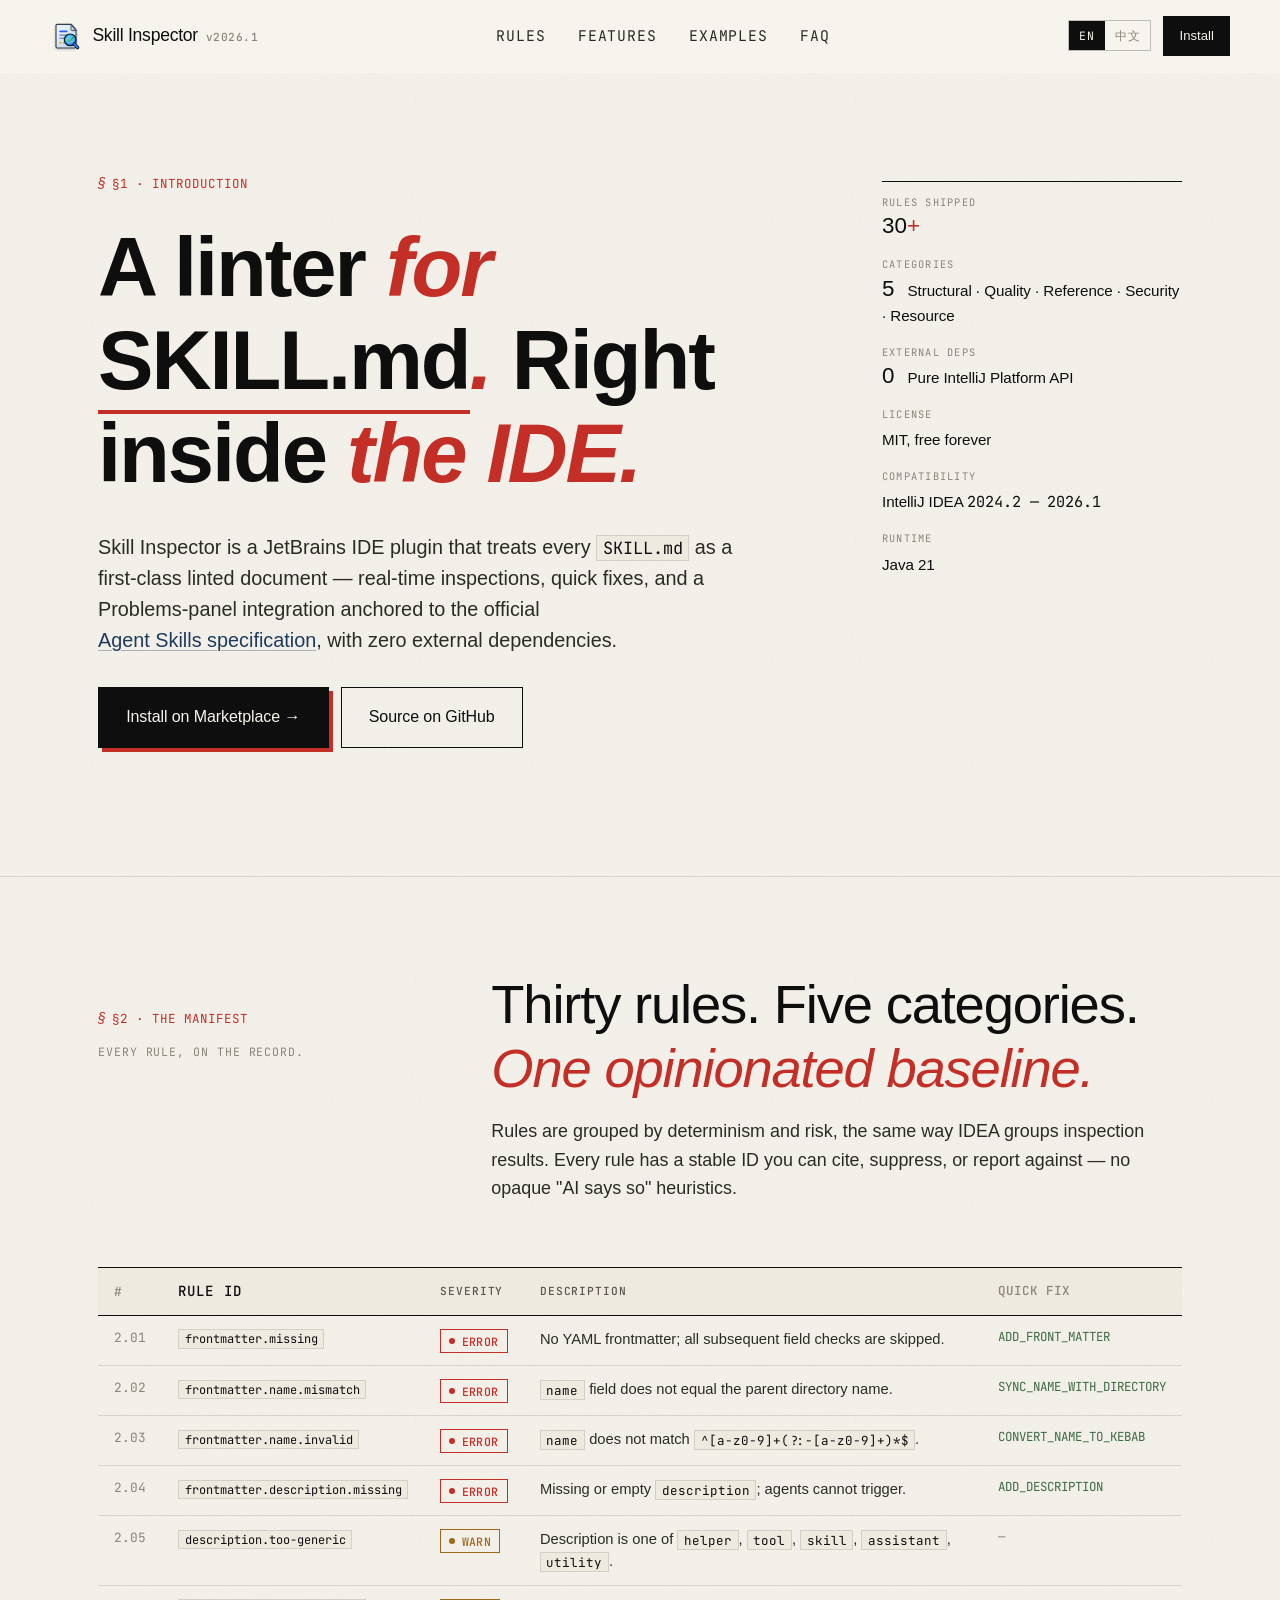
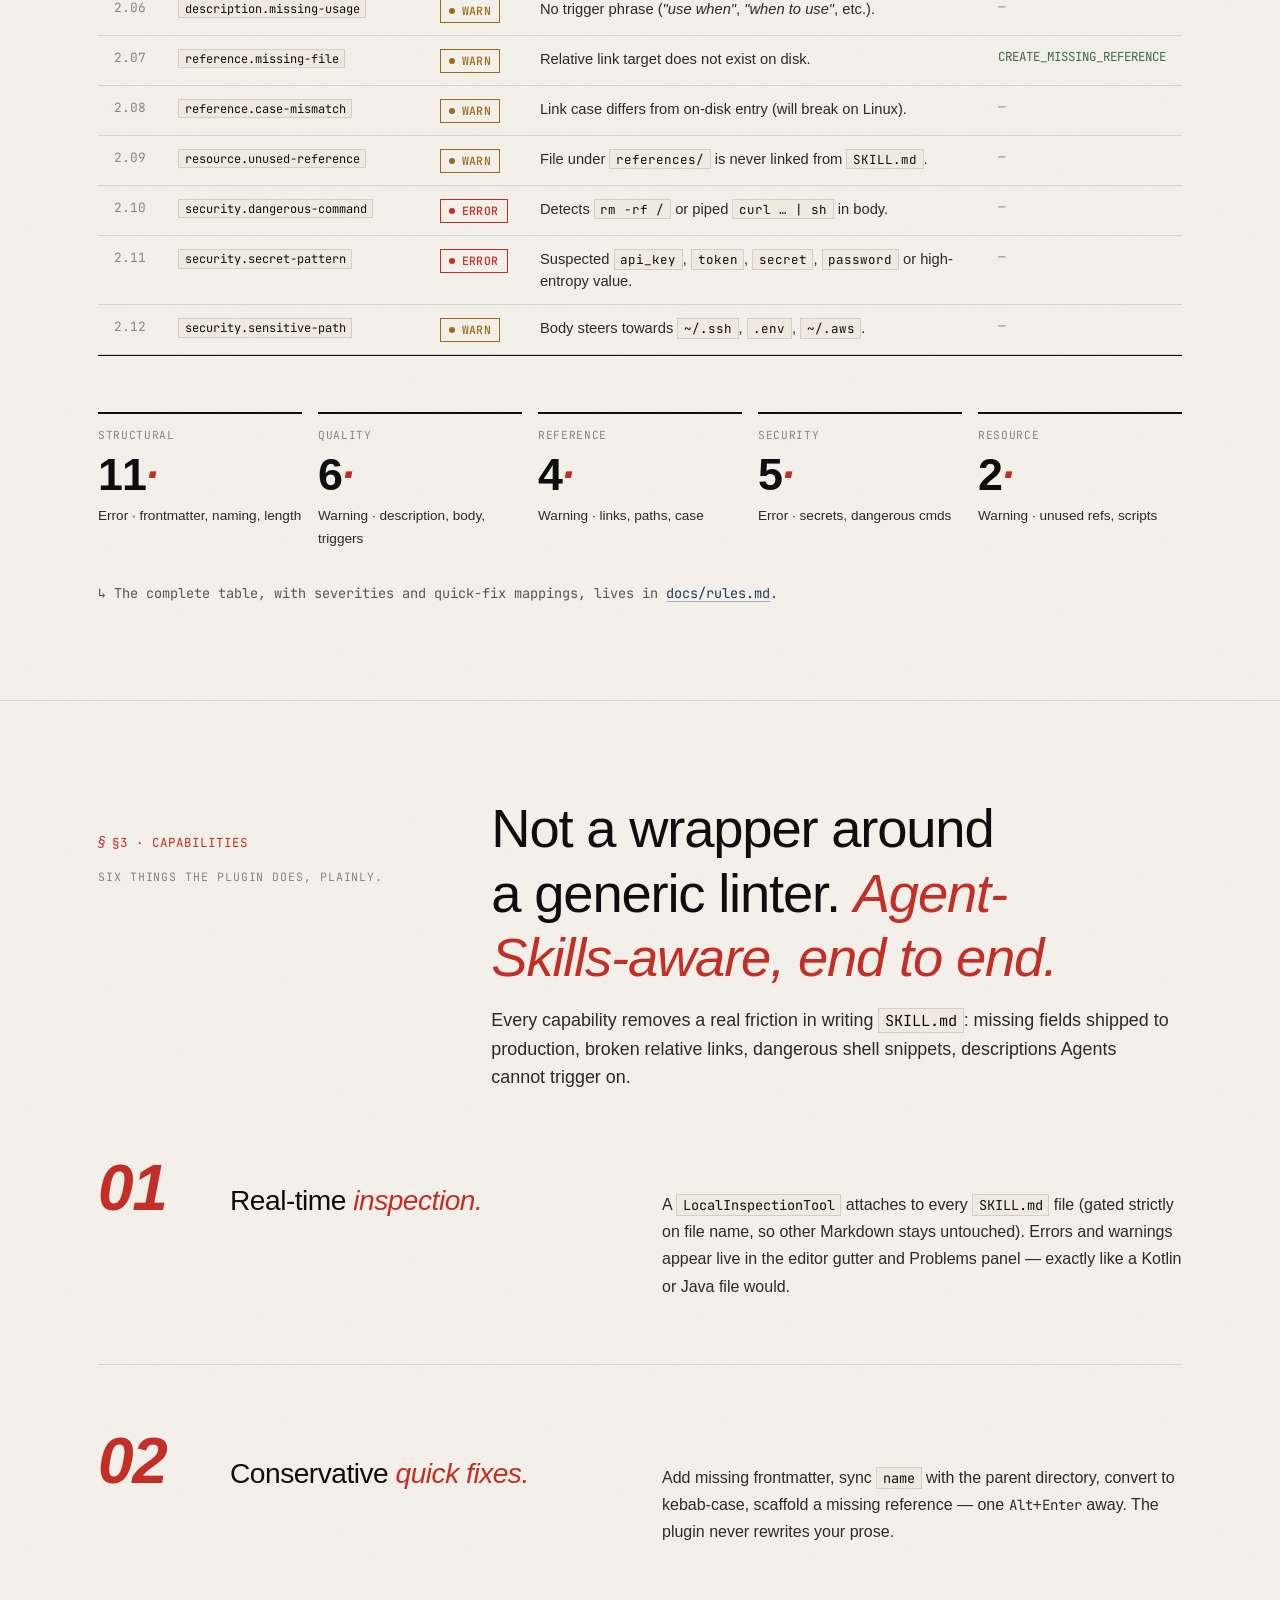
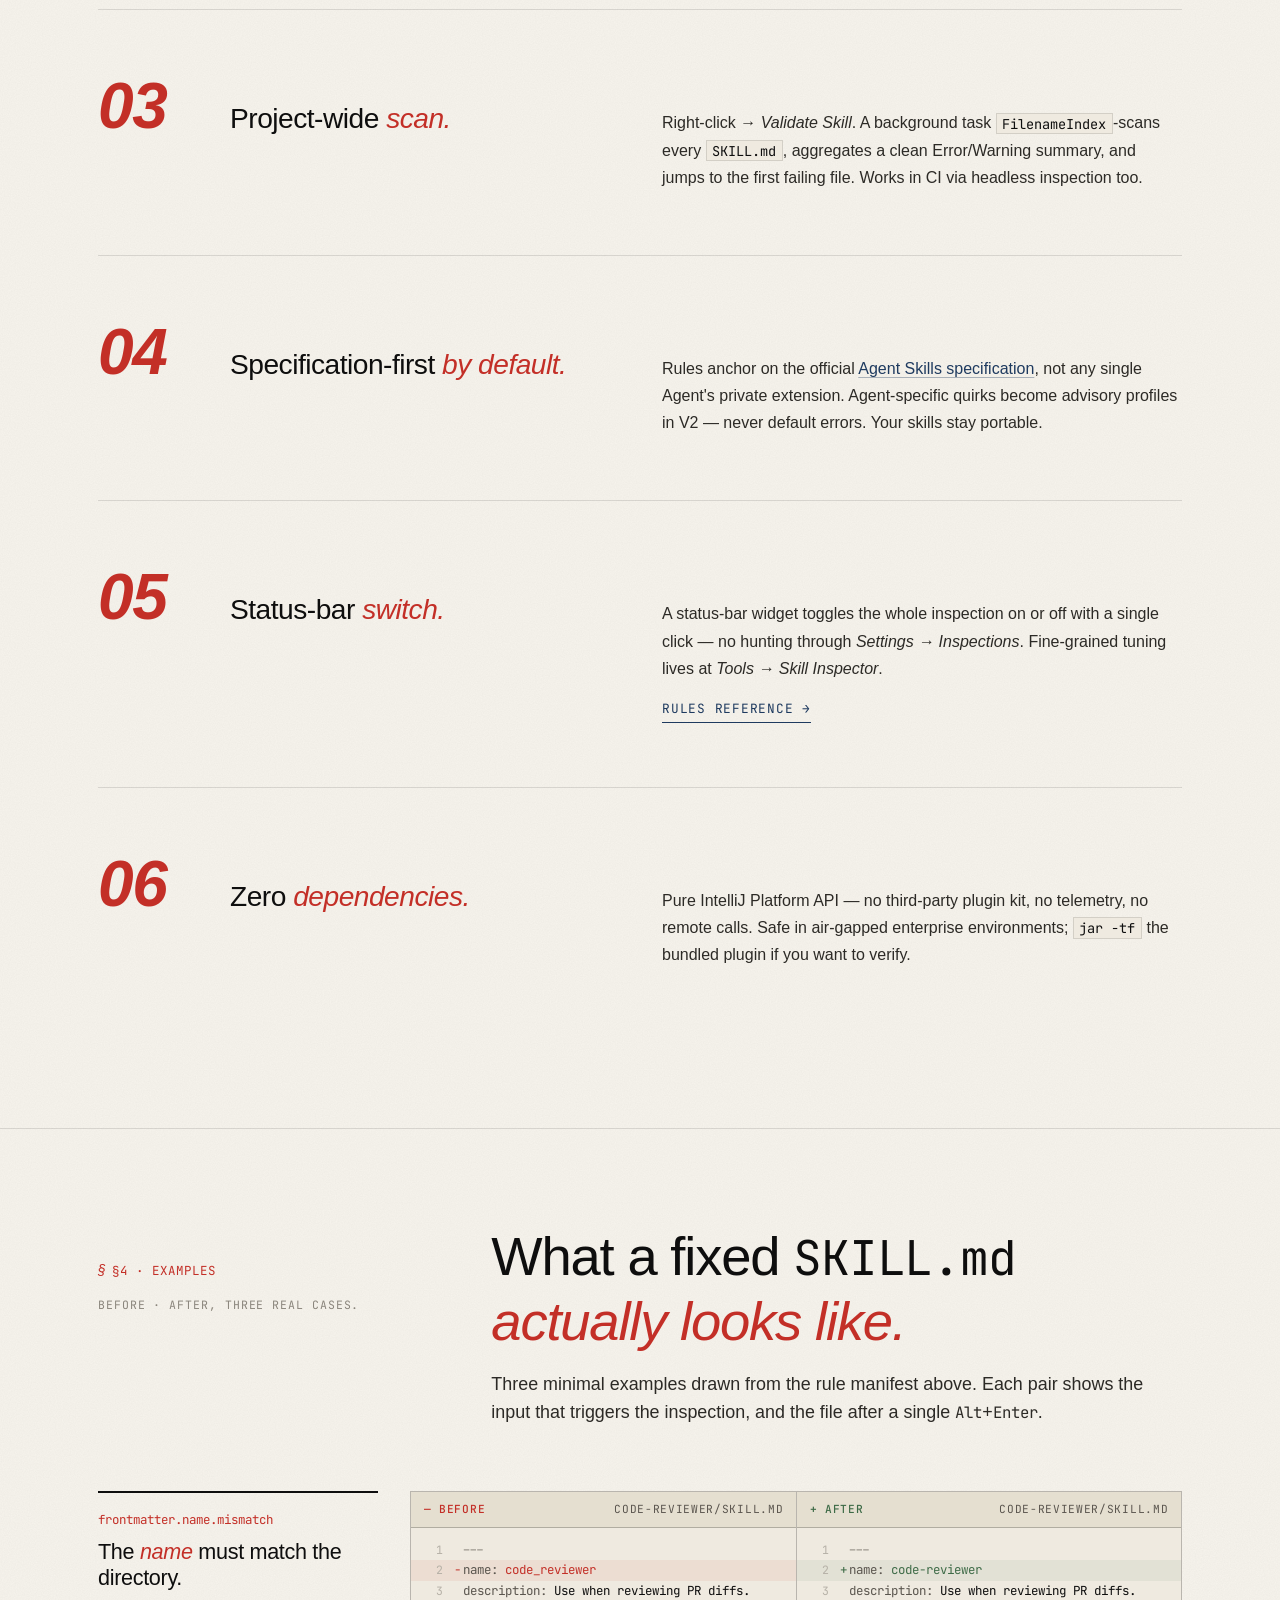
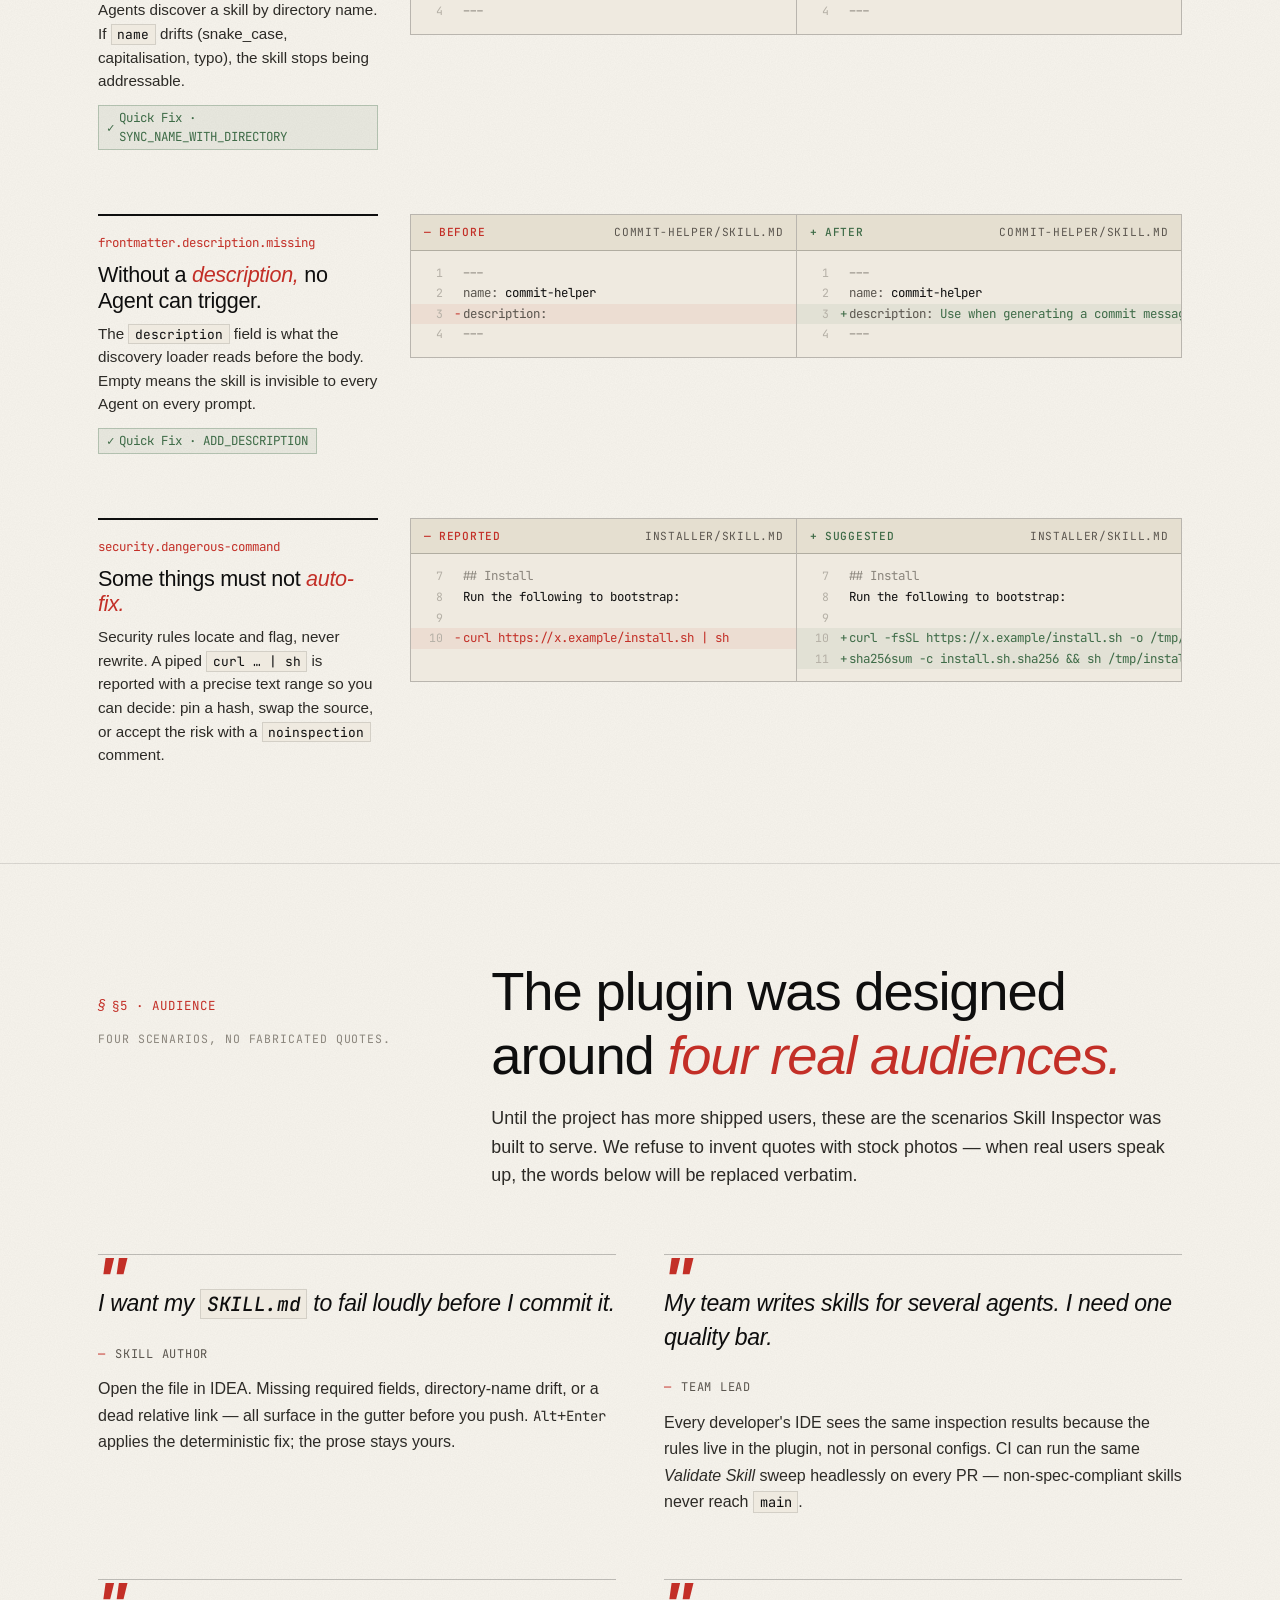
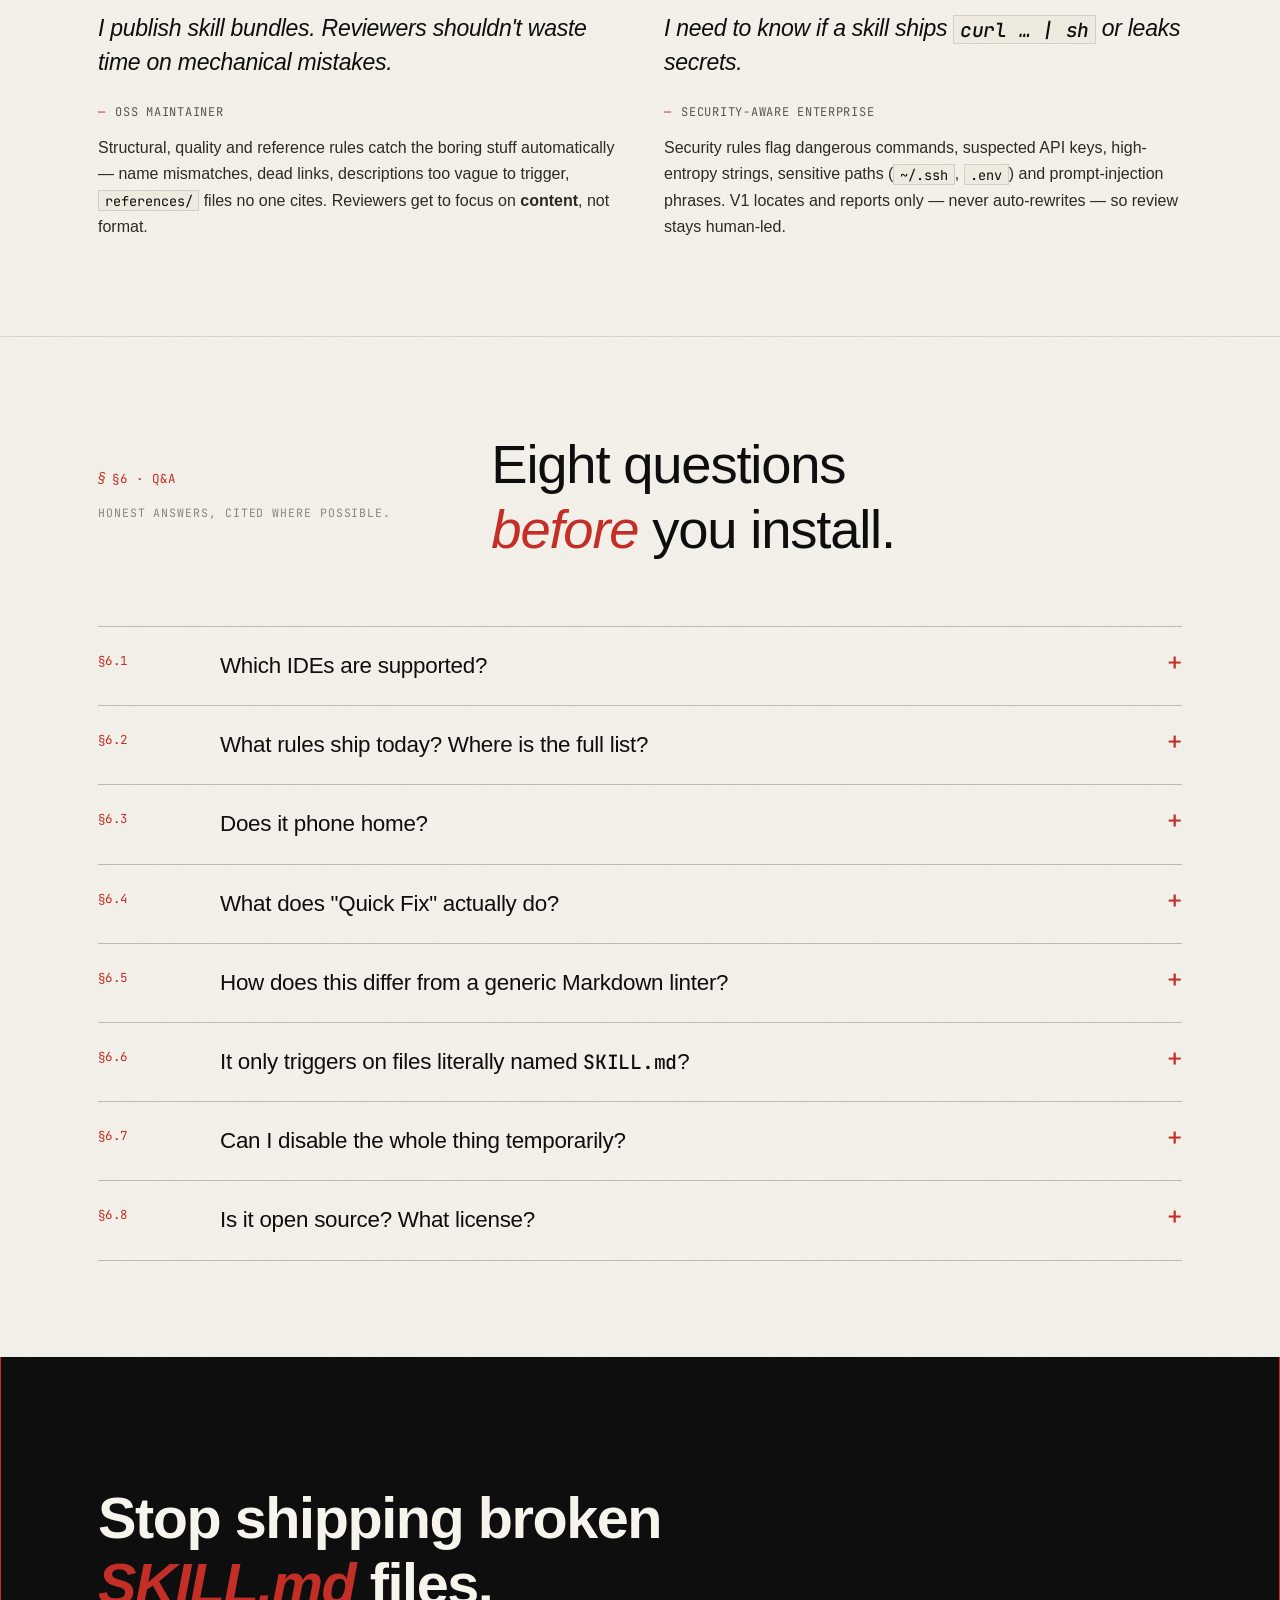
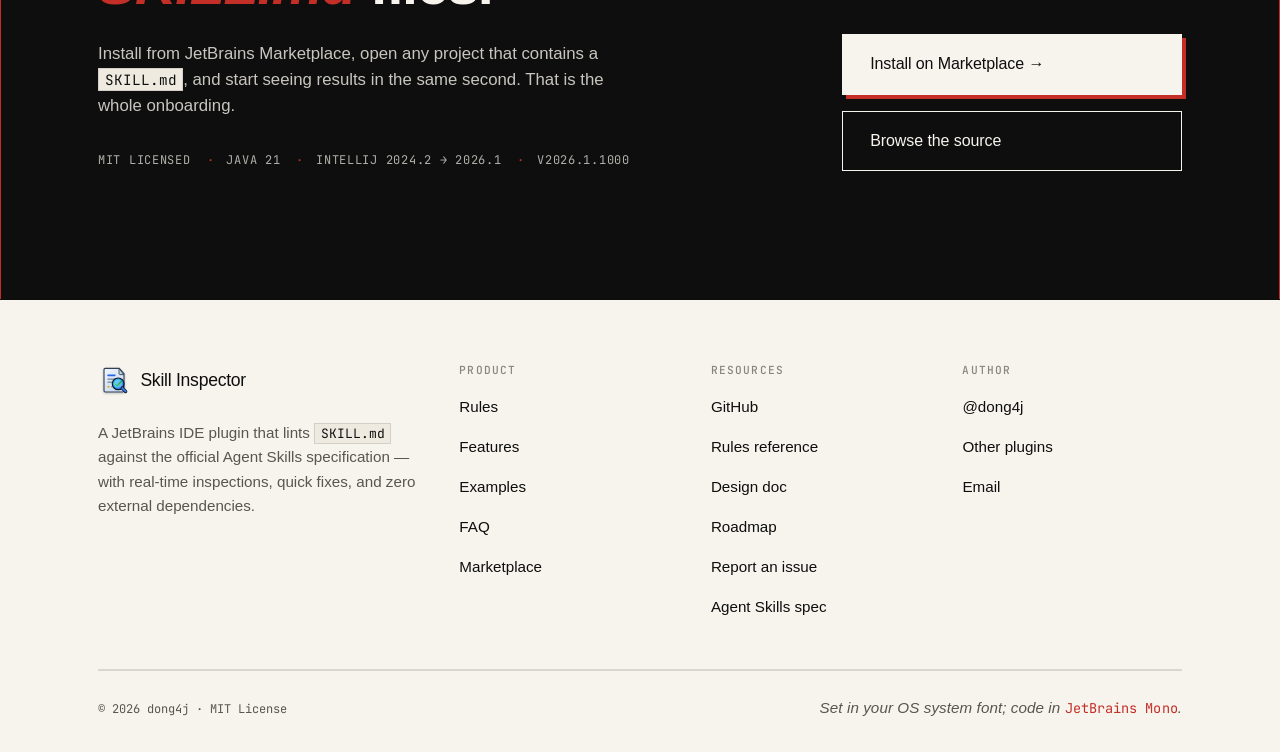
==== landing/index.html @ 13c076af "docs(landing): 新增对外 landing page 与一键部署脚本 landing/:   - 静态 HTML / vanilla CSS / 0 构建依赖, 双语 (EN + zh, " ====
<!doctype html>
<!--
  Skill Inspector — Landing Page (v2)
  ---------------------------------------------------------------------------
  生成依据: .claude/skills/landing-page-guide-v2/SKILL.md (DESIGNNAS 11 elements
  + 设计卓越原则). 工程形态: 静态 HTML / vanilla CSS / 0 构建依赖.

  Aesthetic direction (v2): Strict Editorial — "Specification Manual"
    - v1 走深色 Editorial-Tech 与姐妹站 SkillsJars Helper 视觉雷同, v2 彻底反方向
    - 暖白 oat 基底 + OS 系统字体 + 严苛红 + 章节编号制 (§1, §2, ...)
    - 取消 IDE mockup, 改用真实 SKILL.md before/after code diff —
      作为 Lint 工具, 这才是最有说服力的展示

  11 essential elements 落地清单:
    1. URL with keywords          -> 含 skill-inspector 关键词
    2. Company logo (header)      -> 真实插件 SVG + brand 名 + 版本
    3. SEO title & subtitle       -> §1 hero, 粗体 + italic 红色强调词
    4. Primary CTA (hero)         -> Install + GitHub 双 CTA (黑底+红色印刷投影)
    5. Social proof (hero)        -> 右侧 marginalia 数据栏 + §2 表格末尾 tally
    6. Images / videos            -> §4 code diff gallery (3 个 before/after)
    7. Core benefits / features   -> §3 编号大数字 + 段落
    8. Customer testimonials      -> §5 blockquote 风 4 类受众 (拒绝造假)
    9. FAQ section                -> §6 spec 风, §6.1 / §6.2 编号
    10. Final CTA                 -> §7 黑底横幅 + 红色裁切线
    11. Footer                    -> Colophon 风脚注 (字体说明 + 协议)
-->
<html lang="en">
  <head>
    <meta charset="utf-8">
    <meta name="viewport" content="width=device-width, initial-scale=1, viewport-fit=cover">
    <meta name="theme-color" content="#F7F4ED">

    <title>Skill Inspector — A linter for SKILL.md, inside JetBrains IDE | dong4j</title>
    <meta
      name="description"
      content="A JetBrains IDE plugin that lints SKILL.md against the official Agent Skills specification. Real-time inspections, quick fixes, 30+ rules across structural, quality, reference, security and resource categories — with zero external dependencies."
    >
    <meta
      name="keywords"
      content="Skill Inspector, Agent Skills, SKILL.md, JetBrains plugin, IntelliJ IDEA plugin, markdown linter, frontmatter validation, agent skills specification"
    >
    <meta name="author" content="dong4j">

    <meta property="og:type" content="website">
    <meta property="og:title" content="Skill Inspector — A linter for SKILL.md">
    <meta
      property="og:description"
      content="Real-time inspection for Agent Skills (SKILL.md) inside JetBrains IDE — built on the official specification, with 30+ rules and quick fixes."
    >
    <meta property="og:image" content="./assets/plugin-icon.svg">

    <meta name="twitter:card" content="summary_large_image">
    <meta name="twitter:title" content="Skill Inspector — A linter for SKILL.md">
    <meta name="twitter:description" content="Real-time Agent Skills inspection inside your JetBrains IDE.">
    <meta name="twitter:image" content="./assets/plugin-icon.svg">

    <link rel="alternate" hreflang="en" href="./">
    <link rel="alternate" hreflang="zh-Hans" href="./zh/">

    <link rel="icon" type="image/svg+xml" href="./assets/plugin-icon.svg">
    <link rel="apple-touch-icon" href="./assets/plugin-icon.svg">

    <!-- 字体策略:
         - display / body 一律使用 OS system font stack (在 styles.css 里定义),
           不引入任何 web font, 每个用户看到的就是自己系统熟悉的字体.
         - code 字体使用 JetBrains 自家的 JetBrains Mono (对 JetBrains 插件
           目标读者来说是熟悉的"品牌字体"), 通过 Google Fonts 加载, fallback
           到系统等宽字体. -->
    <link rel="preconnect" href="https://fonts.googleapis.com">
    <link rel="preconnect" href="https://fonts.gstatic.com" crossorigin>
    <link
      href="https://fonts.googleapis.com/css2?family=JetBrains+Mono:wght@400;500&display=swap"
      rel="stylesheet"
    >

    <link rel="stylesheet" href="./assets/styles.css">
  </head>

  <body>
    <!-- ================================================================
         Element 2: Header (sticky, minimal)
         ================================================================ -->
    <header class="site-header" data-scrolled="false">
      <div class="container nav">
        <a href="#top" class="brand" aria-label="Skill Inspector home">
          <span class="brand-mark" aria-hidden="true">
            <img src="./assets/plugin-icon.svg" alt="">
          </span>
          <span class="brand-name">
            <span>Skill Inspector</span>
            <span class="brand-version">v2026.1</span>
          </span>
        </a>

        <nav aria-label="Primary">
          <ul class="nav-links">
            <li><a href="#rules">Rules</a></li>
            <li><a href="#features">Features</a></li>
            <li><a href="#diffs">Examples</a></li>
            <li><a href="#faq">FAQ</a></li>
          </ul>
        </nav>

        <div class="nav-actions">
          <div class="lang-switch" role="group" aria-label="Language">
            <a href="./" aria-current="true">EN</a>
            <a href="./zh/">中文</a>
          </div>
          <a
            class="nav-cta"
            href="https://plugins.jetbrains.com/plugin/31938"
            target="_blank"
            rel="noopener"
          >
            Install
          </a>
        </div>
      </div>
    </header>

    <main id="top">
      <!-- ================================================================
           §1 Hero — Editorial 大标 + marginalia 右栏
           Element 3 (title) + 4 (CTA) + 5 (social proof in marginalia)
           ================================================================ -->
      <section class="hero">
        <div class="container hero-grid">
          <div>
            <div class="hero-eyebrow">
              <span class="section-num">§1 · Introduction</span>
            </div>

            <h1 class="hero-title">
              A linter
              <em>for <span class="underdash">SKILL.md</span>.</em>
              Right inside
              <em>the IDE.</em>
            </h1>

            <p class="hero-lead">
              Skill Inspector is a JetBrains IDE plugin that treats every
              <code>SKILL.md</code> as a first-class linted document —
              real-time inspections, quick fixes, and a Problems-panel
              integration anchored to the official
              <a href="https://agentskills.io/specification" target="_blank" rel="noopener">Agent&nbsp;Skills&nbsp;specification</a>,
              with zero external dependencies.
            </p>

            <div class="hero-cta">
              <a
                class="btn btn-primary btn-lg"
                href="https://plugins.jetbrains.com/plugin/31938"
                target="_blank"
                rel="noopener"
              >
                Install on Marketplace →
              </a>
              <a
                class="btn btn-ghost btn-lg"
                href="https://github.com/dong4j/skill-inspector"
                target="_blank"
                rel="noopener"
              >
                Source on GitHub
              </a>
            </div>
          </div>

          <!-- Marginalia 右栏: 杂志页眉式元数据栏, 同时承担 social proof -->
          <aside aria-label="Plugin metadata">
            <dl class="marginalia">
              <div>
                <dt>Rules shipped</dt>
                <dd><strong>30<span class="em">+</span></strong></dd>
              </div>
              <div>
                <dt>Categories</dt>
                <dd><strong>5</strong> Structural · Quality · Reference · Security · Resource</dd>
              </div>
              <div>
                <dt>External deps</dt>
                <dd><strong>0</strong> Pure IntelliJ Platform API</dd>
              </div>
              <div>
                <dt>License</dt>
                <dd>MIT, free forever</dd>
              </div>
              <div>
                <dt>Compatibility</dt>
                <dd>IntelliJ IDEA <span class="mono">2024.2 — 2026.1</span></dd>
              </div>
              <div>
                <dt>Runtime</dt>
                <dd>Java 21</dd>
              </div>
            </dl>
          </aside>
        </div>
      </section>

      <!-- ================================================================
           §2 Rules Manifest — 真实表格 (Lint 工具最有说服力的展示)
           Element 7 (features) 的一部分: 把规则集摊在台面上, 像 spec 一样
           ================================================================ -->
      <section id="rules">
        <div class="container">
          <header class="section-head reveal">
            <div class="meta">
              <div class="section-num">§2 · The Manifest</div>
              <div class="meta-line">Every rule, on the record.</div>
            </div>
            <div>
              <h2 class="section-title">
                Thirty rules. Five categories. <em>One opinionated baseline.</em>
              </h2>
              <p class="section-lead">
                Rules are grouped by determinism and risk, the same way IDEA
                groups inspection results. Every rule has a stable ID you can
                cite, suppress, or report against — no opaque "AI says so"
                heuristics.
              </p>
            </div>
          </header>

          <div class="rules-table-wrap reveal">
            <table class="rules-table" aria-label="Selected inspection rules">
              <thead>
                <tr>
                  <th class="col-num">#</th>
                  <th class="col-id">Rule ID</th>
                  <th>Severity</th>
                  <th>Description</th>
                  <th class="col-fix">Quick Fix</th>
                </tr>
              </thead>
              <tbody>
                <tr>
                  <td class="col-num">2.01</td>
                  <td class="col-id"><code>frontmatter.missing</code></td>
                  <td><span class="sev sev-error">Error</span></td>
                  <td class="col-desc">No YAML frontmatter; all subsequent field checks are skipped.</td>
                  <td class="col-fix has-fix">ADD_FRONT_MATTER</td>
                </tr>
                <tr>
                  <td class="col-num">2.02</td>
                  <td class="col-id"><code>frontmatter.name.mismatch</code></td>
                  <td><span class="sev sev-error">Error</span></td>
                  <td class="col-desc"><code>name</code> field does not equal the parent directory name.</td>
                  <td class="col-fix has-fix">SYNC_NAME_WITH_DIRECTORY</td>
                </tr>
                <tr>
                  <td class="col-num">2.03</td>
                  <td class="col-id"><code>frontmatter.name.invalid</code></td>
                  <td><span class="sev sev-error">Error</span></td>
                  <td class="col-desc"><code>name</code> does not match <code>^[a-z0-9]+(?:-[a-z0-9]+)*$</code>.</td>
                  <td class="col-fix has-fix">CONVERT_NAME_TO_KEBAB</td>
                </tr>
                <tr>
                  <td class="col-num">2.04</td>
                  <td class="col-id"><code>frontmatter.description.missing</code></td>
                  <td><span class="sev sev-error">Error</span></td>
                  <td class="col-desc">Missing or empty <code>description</code>; agents cannot trigger.</td>
                  <td class="col-fix has-fix">ADD_DESCRIPTION</td>
                </tr>
                <tr>
                  <td class="col-num">2.05</td>
                  <td class="col-id"><code>description.too-generic</code></td>
                  <td><span class="sev sev-warning">Warn</span></td>
                  <td class="col-desc">Description is one of <code>helper</code>, <code>tool</code>, <code>skill</code>, <code>assistant</code>, <code>utility</code>.</td>
                  <td class="col-fix">—</td>
                </tr>
                <tr>
                  <td class="col-num">2.06</td>
                  <td class="col-id"><code>description.missing-usage</code></td>
                  <td><span class="sev sev-warning">Warn</span></td>
                  <td class="col-desc">No trigger phrase (<em>"use when"</em>, <em>"when to use"</em>, etc.).</td>
                  <td class="col-fix">—</td>
                </tr>
                <tr>
                  <td class="col-num">2.07</td>
                  <td class="col-id"><code>reference.missing-file</code></td>
                  <td><span class="sev sev-warning">Warn</span></td>
                  <td class="col-desc">Relative link target does not exist on disk.</td>
                  <td class="col-fix has-fix">CREATE_MISSING_REFERENCE</td>
                </tr>
                <tr>
                  <td class="col-num">2.08</td>
                  <td class="col-id"><code>reference.case-mismatch</code></td>
                  <td><span class="sev sev-warning">Warn</span></td>
                  <td class="col-desc">Link case differs from on-disk entry (will break on Linux).</td>
                  <td class="col-fix">—</td>
                </tr>
                <tr>
                  <td class="col-num">2.09</td>
                  <td class="col-id"><code>resource.unused-reference</code></td>
                  <td><span class="sev sev-warning">Warn</span></td>
                  <td class="col-desc">File under <code>references/</code> is never linked from <code>SKILL.md</code>.</td>
                  <td class="col-fix">—</td>
                </tr>
                <tr>
                  <td class="col-num">2.10</td>
                  <td class="col-id"><code>security.dangerous-command</code></td>
                  <td><span class="sev sev-error">Error</span></td>
                  <td class="col-desc">Detects <code>rm -rf /</code> or piped <code>curl … | sh</code> in body.</td>
                  <td class="col-fix">—</td>
                </tr>
                <tr>
                  <td class="col-num">2.11</td>
                  <td class="col-id"><code>security.secret-pattern</code></td>
                  <td><span class="sev sev-error">Error</span></td>
                  <td class="col-desc">Suspected <code>api_key</code>, <code>token</code>, <code>secret</code>, <code>password</code> or high-entropy value.</td>
                  <td class="col-fix">—</td>
                </tr>
                <tr>
                  <td class="col-num">2.12</td>
                  <td class="col-id"><code>security.sensitive-path</code></td>
                  <td><span class="sev sev-warning">Warn</span></td>
                  <td class="col-desc">Body steers towards <code>~/.ssh</code>, <code>.env</code>, <code>~/.aws</code>.</td>
                  <td class="col-fix">—</td>
                </tr>
              </tbody>
            </table>
          </div>

          <!-- 5 类规则统计 tally — 表格底部, 像 spec 的 "Total" 行 -->
          <div class="rules-tally reveal-stagger">
            <div class="tally-item">
              <div class="tally-cat">Structural</div>
              <div class="tally-num">11<em>·</em></div>
              <div class="tally-label">Error · frontmatter, naming, length</div>
            </div>
            <div class="tally-item">
              <div class="tally-cat">Quality</div>
              <div class="tally-num">6<em>·</em></div>
              <div class="tally-label">Warning · description, body, triggers</div>
            </div>
            <div class="tally-item">
              <div class="tally-cat">Reference</div>
              <div class="tally-num">4<em>·</em></div>
              <div class="tally-label">Warning · links, paths, case</div>
            </div>
            <div class="tally-item">
              <div class="tally-cat">Security</div>
              <div class="tally-num">5<em>·</em></div>
              <div class="tally-label">Error · secrets, dangerous cmds</div>
            </div>
            <div class="tally-item">
              <div class="tally-cat">Resource</div>
              <div class="tally-num">2<em>·</em></div>
              <div class="tally-label">Warning · unused refs, scripts</div>
            </div>
          </div>

          <p class="rules-cta reveal">
            ↳ The complete table, with severities and quick-fix mappings, lives in
            <a href="https://github.com/dong4j/skill-inspector/blob/main/docs/rules.md" target="_blank" rel="noopener">docs/rules.md</a>.
          </p>
        </div>
      </section>

      <!-- ================================================================
           §3 Features — 编号大数字 + 段落 (替代 bento 卡片网格)
           Element 7 的另一面: 不是规则集而是 "为什么用它"
           ================================================================ -->
      <section id="features">
        <div class="container">
          <header class="section-head reveal">
            <div class="meta">
              <div class="section-num">§3 · Capabilities</div>
              <div class="meta-line">Six things the plugin does, plainly.</div>
            </div>
            <div>
              <h2 class="section-title">
                Not a wrapper around a generic linter. <em>Agent-Skills-aware, end to end.</em>
              </h2>
              <p class="section-lead">
                Every capability removes a real friction in writing
                <code>SKILL.md</code>: missing fields shipped to production,
                broken relative links, dangerous shell snippets, descriptions
                Agents cannot trigger on.
              </p>
            </div>
          </header>

          <div class="features-list reveal-stagger">
            <article class="feature">
              <div class="feature-num">01</div>
              <h3 class="feature-title">Real-time <em>inspection.</em></h3>
              <div class="feature-body">
                <p>
                  A <code>LocalInspectionTool</code> attaches to every
                  <code>SKILL.md</code> file (gated strictly on file name, so other
                  Markdown stays untouched). Errors and warnings appear live in the
                  editor gutter and Problems panel — exactly like a Kotlin or Java
                  file would.
                </p>
              </div>
            </article>

            <article class="feature">
              <div class="feature-num">02</div>
              <h3 class="feature-title">Conservative <em>quick fixes.</em></h3>
              <div class="feature-body">
                <p>
                  Add missing frontmatter, sync <code>name</code> with the parent
                  directory, convert to kebab-case, scaffold a missing reference —
                  one <kbd>Alt</kbd>+<kbd>Enter</kbd> away. The plugin never
                  rewrites your prose.
                </p>
              </div>
            </article>

            <article class="feature">
              <div class="feature-num">03</div>
              <h3 class="feature-title">Project-wide <em>scan.</em></h3>
              <div class="feature-body">
                <p>
                  Right-click → <em>Validate&nbsp;Skill</em>. A background task
                  <code>FilenameIndex</code>-scans every <code>SKILL.md</code>,
                  aggregates a clean Error/Warning summary, and jumps to the first
                  failing file. Works in CI via headless inspection too.
                </p>
              </div>
            </article>

            <article class="feature">
              <div class="feature-num">04</div>
              <h3 class="feature-title">Specification-first <em>by default.</em></h3>
              <div class="feature-body">
                <p>
                  Rules anchor on the official
                  <a href="https://agentskills.io/specification" target="_blank" rel="noopener">Agent&nbsp;Skills&nbsp;specification</a>,
                  not any single Agent's private extension. Agent-specific quirks
                  become advisory profiles in V2 — never default errors. Your
                  skills stay portable.
                </p>
              </div>
            </article>

            <article class="feature">
              <div class="feature-num">05</div>
              <h3 class="feature-title">Status-bar <em>switch.</em></h3>
              <div class="feature-body">
                <p>
                  A status-bar widget toggles the whole inspection on or off with a
                  single click — no hunting through <em>Settings → Inspections</em>.
                  Fine-grained tuning lives at <em>Tools → Skill Inspector</em>.
                </p>
                <a class="read-more" href="https://github.com/dong4j/skill-inspector/blob/main/docs/rules.md" target="_blank" rel="noopener">
                  Rules reference →
                </a>
              </div>
            </article>

            <article class="feature">
              <div class="feature-num">06</div>
              <h3 class="feature-title">Zero <em>dependencies.</em></h3>
              <div class="feature-body">
                <p>
                  Pure IntelliJ Platform API — no third-party plugin kit, no
                  telemetry, no remote calls. Safe in air-gapped enterprise
                  environments; <code>jar -tf</code> the bundled plugin if you want
                  to verify.
                </p>
              </div>
            </article>
          </div>
        </div>
      </section>

      <!-- ================================================================
           §4 Code Diff Gallery — 真实 before/after, 取代 IDE 截图 mockup
           Element 6 (media) 的重新解读: 对 Lint 工具来说, 修复前后对比
           是最有说服力的视觉证明
           ================================================================ -->
      <section id="diffs">
        <div class="container">
          <header class="section-head reveal">
            <div class="meta">
              <div class="section-num">§4 · Examples</div>
              <div class="meta-line">Before · after, three real cases.</div>
            </div>
            <div>
              <h2 class="section-title">
                What a fixed <code class="mono">SKILL.md</code> <em>actually looks like.</em>
              </h2>
              <p class="section-lead">
                Three minimal examples drawn from the rule manifest above. Each
                pair shows the input that triggers the inspection, and the file
                after a single <kbd>Alt</kbd>+<kbd>Enter</kbd>.
              </p>
            </div>
          </header>

          <div class="diff-grid reveal-stagger">
            <!-- Diff 1: name mismatch + kebab fix -->
            <article class="diff-item">
              <div class="diff-caption">
                <div class="diff-rule">frontmatter.name.mismatch</div>
                <h3 class="diff-h">The <em>name</em> must match the directory.</h3>
                <p class="diff-cap-body">
                  Agents discover a skill by directory name. If <code>name</code>
                  drifts (snake_case, capitalisation, typo), the skill stops
                  being addressable.
                  <span class="fix">Quick Fix · SYNC_NAME_WITH_DIRECTORY</span>
                </p>
              </div>
              <div class="diff-blocks">
                <div class="diff-block before">
                  <div class="diff-block-head"><span class="tag">— Before</span><span>code-reviewer/SKILL.md</span></div>
                  <div class="diff-block-body">
                    <div class="diff-line"><span class="ln">1</span><span class="marker"></span><span class="code"><span class="c">---</span></span></div>
                    <div class="diff-line del"><span class="ln">2</span><span class="marker"></span><span class="code"><span class="k">name:</span> <span class="vr">code_reviewer</span></span></div>
                    <div class="diff-line"><span class="ln">3</span><span class="marker"></span><span class="code"><span class="k">description:</span> <span class="v">Use when reviewing PR diffs.</span></span></div>
                    <div class="diff-line"><span class="ln">4</span><span class="marker"></span><span class="code"><span class="c">---</span></span></div>
                  </div>
                </div>
                <div class="diff-block after">
                  <div class="diff-block-head"><span class="tag">+ After</span><span>code-reviewer/SKILL.md</span></div>
                  <div class="diff-block-body">
                    <div class="diff-line"><span class="ln">1</span><span class="marker"></span><span class="code"><span class="c">---</span></span></div>
                    <div class="diff-line add"><span class="ln">2</span><span class="marker"></span><span class="code"><span class="k">name:</span> <span class="vg">code-reviewer</span></span></div>
                    <div class="diff-line"><span class="ln">3</span><span class="marker"></span><span class="code"><span class="k">description:</span> <span class="v">Use when reviewing PR diffs.</span></span></div>
                    <div class="diff-line"><span class="ln">4</span><span class="marker"></span><span class="code"><span class="c">---</span></span></div>
                  </div>
                </div>
              </div>
            </article>

            <!-- Diff 2: missing description + ADD_DESCRIPTION -->
            <article class="diff-item">
              <div class="diff-caption">
                <div class="diff-rule">frontmatter.description.missing</div>
                <h3 class="diff-h">Without a <em>description,</em> no Agent can trigger.</h3>
                <p class="diff-cap-body">
                  The <code>description</code> field is what the discovery loader
                  reads before the body. Empty means the skill is invisible to
                  every Agent on every prompt.
                  <span class="fix">Quick Fix · ADD_DESCRIPTION</span>
                </p>
              </div>
              <div class="diff-blocks">
                <div class="diff-block before">
                  <div class="diff-block-head"><span class="tag">— Before</span><span>commit-helper/SKILL.md</span></div>
                  <div class="diff-block-body">
                    <div class="diff-line"><span class="ln">1</span><span class="marker"></span><span class="code"><span class="c">---</span></span></div>
                    <div class="diff-line"><span class="ln">2</span><span class="marker"></span><span class="code"><span class="k">name:</span> <span class="v">commit-helper</span></span></div>
                    <div class="diff-line del"><span class="ln">3</span><span class="marker"></span><span class="code"><span class="k">description:</span> <span class="vr"></span></span></div>
                    <div class="diff-line"><span class="ln">4</span><span class="marker"></span><span class="code"><span class="c">---</span></span></div>
                  </div>
                </div>
                <div class="diff-block after">
                  <div class="diff-block-head"><span class="tag">+ After</span><span>commit-helper/SKILL.md</span></div>
                  <div class="diff-block-body">
                    <div class="diff-line"><span class="ln">1</span><span class="marker"></span><span class="code"><span class="c">---</span></span></div>
                    <div class="diff-line"><span class="ln">2</span><span class="marker"></span><span class="code"><span class="k">name:</span> <span class="v">commit-helper</span></span></div>
                    <div class="diff-line add"><span class="ln">3</span><span class="marker"></span><span class="code"><span class="k">description:</span> <span class="vg">Use when generating a commit message from staged changes.</span></span></div>
                    <div class="diff-line"><span class="ln">4</span><span class="marker"></span><span class="code"><span class="c">---</span></span></div>
                  </div>
                </div>
              </div>
            </article>

            <!-- Diff 3: security.dangerous-command (no auto-fix, just flagged) -->
            <article class="diff-item">
              <div class="diff-caption">
                <div class="diff-rule">security.dangerous-command</div>
                <h3 class="diff-h">Some things must not <em>auto-fix.</em></h3>
                <p class="diff-cap-body">
                  Security rules locate and flag, never rewrite. A piped
                  <code>curl … | sh</code> is reported with a precise text range so
                  you can decide: pin a hash, swap the source, or accept the risk
                  with a <code>noinspection</code> comment.
                </p>
              </div>
              <div class="diff-blocks">
                <div class="diff-block before">
                  <div class="diff-block-head"><span class="tag">— Reported</span><span>installer/SKILL.md</span></div>
                  <div class="diff-block-body">
                    <div class="diff-line"><span class="ln">7</span><span class="marker"></span><span class="code"><span class="c">## Install</span></span></div>
                    <div class="diff-line"><span class="ln">8</span><span class="marker"></span><span class="code"><span class="v">Run the following to bootstrap:</span></span></div>
                    <div class="diff-line"><span class="ln">9</span><span class="marker"></span><span class="code">&nbsp;</span></div>
                    <div class="diff-line del"><span class="ln">10</span><span class="marker"></span><span class="code"><span class="vr">    curl https://x.example/install.sh | sh</span></span></div>
                  </div>
                </div>
                <div class="diff-block after">
                  <div class="diff-block-head"><span class="tag">+ Suggested</span><span>installer/SKILL.md</span></div>
                  <div class="diff-block-body">
                    <div class="diff-line"><span class="ln">7</span><span class="marker"></span><span class="code"><span class="c">## Install</span></span></div>
                    <div class="diff-line"><span class="ln">8</span><span class="marker"></span><span class="code"><span class="v">Run the following to bootstrap:</span></span></div>
                    <div class="diff-line"><span class="ln">9</span><span class="marker"></span><span class="code">&nbsp;</span></div>
                    <div class="diff-line add"><span class="ln">10</span><span class="marker"></span><span class="code"><span class="vg">    curl -fsSL https://x.example/install.sh -o /tmp/install.sh</span></span></div>
                    <div class="diff-line add"><span class="ln">11</span><span class="marker"></span><span class="code"><span class="vg">    sha256sum -c install.sh.sha256 &amp;&amp; sh /tmp/install.sh</span></span></div>
                  </div>
                </div>
              </div>
            </article>
          </div>
        </div>
      </section>

      <!-- ================================================================
           §5 Who it's for — blockquote 风, 不造假 testimonials
           Element 8: 用 editorial 引述代替假人名假头像
           ================================================================ -->
      <section id="personas">
        <div class="container">
          <header class="section-head reveal">
            <div class="meta">
              <div class="section-num">§5 · Audience</div>
              <div class="meta-line">Four scenarios, no fabricated quotes.</div>
            </div>
            <div>
              <h2 class="section-title">
                The plugin was designed around <em>four real audiences.</em>
              </h2>
              <p class="section-lead">
                Until the project has more shipped users, these are the scenarios
                Skill Inspector was built to serve. We refuse to invent quotes
                with stock photos — when real users speak up, the words below
                will be replaced verbatim.
              </p>
            </div>
          </header>

          <div class="personas reveal-stagger">
            <article class="persona">
              <p class="persona-quote">
                I want my <code>SKILL.md</code> to fail loudly <em>before</em> I commit it.
              </p>
              <div class="persona-cite">Skill author</div>
              <p class="persona-body">
                Open the file in IDEA. Missing required fields, directory-name
                drift, or a dead relative link — all surface in the gutter before
                you push. <kbd>Alt</kbd>+<kbd>Enter</kbd> applies the deterministic
                fix; the prose stays yours.
              </p>
            </article>

            <article class="persona">
              <p class="persona-quote">
                My team writes skills for several agents. I need <em>one quality bar.</em>
              </p>
              <div class="persona-cite">Team lead</div>
              <p class="persona-body">
                Every developer's IDE sees the same inspection results because
                the rules live in the plugin, not in personal configs. CI can run
                the same <em>Validate Skill</em> sweep headlessly on every PR —
                non-spec-compliant skills never reach <code>main</code>.
              </p>
            </article>

            <article class="persona">
              <p class="persona-quote">
                I publish skill bundles. Reviewers shouldn't waste time on <em>mechanical mistakes.</em>
              </p>
              <div class="persona-cite">OSS maintainer</div>
              <p class="persona-body">
                Structural, quality and reference rules catch the boring stuff
                automatically — name mismatches, dead links, descriptions too
                vague to trigger, <code>references/</code> files no one cites.
                Reviewers get to focus on <strong>content</strong>, not format.
              </p>
            </article>

            <article class="persona">
              <p class="persona-quote">
                I need to know if a skill ships <code>curl … | sh</code> or <em>leaks secrets.</em>
              </p>
              <div class="persona-cite">Security-aware enterprise</div>
              <p class="persona-body">
                Security rules flag dangerous commands, suspected API keys,
                high-entropy strings, sensitive paths (<code>~/.ssh</code>,
                <code>.env</code>) and prompt-injection phrases. V1 locates and
                reports only — never auto-rewrites — so review stays human-led.
              </p>
            </article>
          </div>
        </div>
      </section>

      <!-- ================================================================
           §6 FAQ — spec 风 §6.1 / §6.2 编号
           Element 9
           ================================================================ -->
      <section id="faq">
        <div class="container">
          <header class="section-head reveal">
            <div class="meta">
              <div class="section-num">§6 · Q&amp;A</div>
              <div class="meta-line">Honest answers, cited where possible.</div>
            </div>
            <div>
              <h2 class="section-title">
                Eight questions <em>before</em> you install.
              </h2>
            </div>
          </header>

          <div class="faq-list reveal-stagger">
            <article class="faq-item">
              <div class="faq-num">§6.1</div>
              <details class="faq-content">
                <summary>Which IDEs are supported?</summary>
                <div class="faq-body">
                  IntelliJ IDEA Community / Ultimate <strong>2024.2 → 2026.1</strong>
                  are the official baseline — the plugin declares
                  <code>sinceBuild = 242.2</code> and <code>untilBuild = 261.*</code>.
                  CI builds &amp; verifies against IC/IU 2024.2, 2024.3, 2025.1,
                  2025.2 and 2025.3; 2026.1 is covered by the declared
                  compatibility range. Other JetBrains IDEs on the same platform
                  (PyCharm, GoLand, WebStorm, …) usually work within that build
                  range, but only IDEA is tested by CI.
                </div>
              </details>
            </article>

            <article class="faq-item">
              <div class="faq-num">§6.2</div>
              <details class="faq-content">
                <summary>What rules ship today? Where is the full list?</summary>
                <div class="faq-body">
                  Five categories — <strong>Structural</strong> (11),
                  <strong>Quality</strong> (6), <strong>Reference</strong> (4),
                  <strong>Security</strong> (5) and <strong>Resource</strong> (2).
                  Each has a stable rule ID like <code>frontmatter.name.mismatch</code>
                  or <code>security.dangerous-command</code>. Full table in
                  <a href="https://github.com/dong4j/skill-inspector/blob/main/docs/rules.md" target="_blank" rel="noopener">docs/rules.md</a>.
                </div>
              </details>
            </article>

            <article class="faq-item">
              <div class="faq-num">§6.3</div>
              <details class="faq-content">
                <summary>Does it phone home?</summary>
                <div class="faq-body">
                  No telemetry, no analytics, no remote calls. The plugin reads
                  <code>SKILL.md</code> inside the open project and runs every
                  inspection locally. Safe for air-gapped environments.
                </div>
              </details>
            </article>

            <article class="faq-item">
              <div class="faq-num">§6.4</div>
              <details class="faq-content">
                <summary>What does "Quick Fix" actually do?</summary>
                <div class="faq-body">
                  Conservative, deterministic fixes only: <strong>add missing
                  frontmatter</strong>, <strong>add a <code>name</code> field</strong>,
                  <strong>sync <code>name</code> with the parent directory</strong>,
                  <strong>convert <code>name</code> to kebab-case</strong>,
                  <strong>add a <code>description</code> stub</strong>, and
                  <strong>create the empty referenced file (with parent
                  directories)</strong>. The plugin never rewrites your prose.
                </div>
              </details>
            </article>

            <article class="faq-item">
              <div class="faq-num">§6.5</div>
              <details class="faq-content">
                <summary>How does this differ from a generic Markdown linter?</summary>
                <div class="faq-body">
                  Skill Inspector is <em>Agent-Skills-aware</em>. It parses the
                  YAML frontmatter as a real <code>SkillFrontMatter</code> record,
                  knows that <code>name</code> must equal the parent directory,
                  validates relative links inside the skill directory (with
                  cross-OS case-mismatch detection), and scans for security
                  risks. A generic Markdown linter does none of that.
                </div>
              </details>
            </article>

            <article class="faq-item">
              <div class="faq-num">§6.6</div>
              <details class="faq-content">
                <summary>It only triggers on files literally named <code>SKILL.md</code>?</summary>
                <div class="faq-body">
                  Correct. The inspection's first gate is
                  <code>PsiFile.getName().equals("SKILL.md")</code>. That keeps
                  <code>readme.md</code>, <code>notes.md</code> and any other
                  Markdown file completely untouched, so the plugin is invisible
                  until you actually open a skill file.
                </div>
              </details>
            </article>

            <article class="faq-item">
              <div class="faq-num">§6.7</div>
              <details class="faq-content">
                <summary>Can I disable the whole thing temporarily?</summary>
                <div class="faq-body">
                  Yes — a status-bar widget toggles all inspections on or off with
                  a single click, no need to hunt through <em>Settings →
                  Inspections</em>. <em>Tools → Skill Inspector</em> is the
                  settings page for finer control.
                </div>
              </details>
            </article>

            <article class="faq-item">
              <div class="faq-num">§6.8</div>
              <details class="faq-content">
                <summary>Is it open source? What license?</summary>
                <div class="faq-body">
                  Yes — <strong>MIT</strong>, sources on
                  <a href="https://github.com/dong4j/skill-inspector" target="_blank" rel="noopener">GitHub</a>.
                  Issues, PRs and new rules are welcome — see
                  <a href="https://github.com/dong4j/skill-inspector/blob/main/AGENTS.md" target="_blank" rel="noopener">AGENTS.md</a>
                  for the contributor guide.
                </div>
              </details>
            </article>
          </div>
        </div>
      </section>
    </main>

    <!-- ================================================================
         §7 Final CTA — 黑底严肃横幅, 红色裁切线作为印刷感装饰
         Element 10
         ================================================================ -->
    <section class="final-cta" aria-label="Get the plugin">
      <div class="container final-cta-inner">
        <div>
          <h2 class="final-cta-title">
            Stop shipping broken <em>SKILL.md</em> files.
          </h2>
          <p class="final-cta-sub">
            Install from JetBrains Marketplace, open any project that contains
            a <code class="mono">SKILL.md</code>, and start seeing results in
            the same second. That is the whole onboarding.
          </p>
          <div class="final-cta-meta">
            <span>MIT licensed</span>
            <span>Java 21</span>
            <span>IntelliJ 2024.2 → 2026.1</span>
            <span>v2026.1.1000</span>
          </div>
        </div>
        <div class="final-cta-side">
          <a
            class="btn btn-primary btn-lg"
            href="https://plugins.jetbrains.com/plugin/31938"
            target="_blank"
            rel="noopener"
          >
            Install on Marketplace →
          </a>
          <a
            class="btn btn-ghost btn-lg"
            href="https://github.com/dong4j/skill-inspector"
            target="_blank"
            rel="noopener"
          >
            Browse the source
          </a>
        </div>
      </div>
    </section>

    <!-- ================================================================
         Element 11: Footer (Colophon)
         ================================================================ -->
    <footer class="site-footer">
      <div class="container">
        <div class="footer-grid">
          <div class="footer-brand">
            <a href="#top" class="brand">
              <span class="brand-mark" aria-hidden="true">
                <img src="./assets/plugin-icon.svg" alt="">
              </span>
              <span class="brand-name">
                <span>Skill Inspector</span>
              </span>
            </a>
            <p>
              A JetBrains IDE plugin that lints <code class="mono">SKILL.md</code>
              against the official Agent Skills specification — with real-time
              inspections, quick fixes, and zero external dependencies.
            </p>
          </div>

          <div class="footer-col">
            <h4>Product</h4>
            <ul>
              <li><a href="#rules">Rules</a></li>
              <li><a href="#features">Features</a></li>
              <li><a href="#diffs">Examples</a></li>
              <li><a href="#faq">FAQ</a></li>
              <li>
                <a
                  href="https://plugins.jetbrains.com/plugin/31938"
                  target="_blank"
                  rel="noopener"
                >Marketplace</a>
              </li>
            </ul>
          </div>

          <div class="footer-col">
            <h4>Resources</h4>
            <ul>
              <li>
                <a href="https://github.com/dong4j/skill-inspector" target="_blank" rel="noopener">
                  GitHub
                </a>
              </li>
              <li>
                <a href="https://github.com/dong4j/skill-inspector/blob/main/docs/rules.md" target="_blank" rel="noopener">
                  Rules reference
                </a>
              </li>
              <li>
                <a href="https://github.com/dong4j/skill-inspector/blob/main/docs/design.md" target="_blank" rel="noopener">
                  Design doc
                </a>
              </li>
              <li>
                <a href="https://github.com/dong4j/skill-inspector/blob/main/docs/roadmap.md" target="_blank" rel="noopener">
                  Roadmap
                </a>
              </li>
              <li>
                <a href="https://github.com/dong4j/skill-inspector/issues" target="_blank" rel="noopener">
                  Report an issue
                </a>
              </li>
              <li>
                <a href="https://agentskills.io/specification" target="_blank" rel="noopener">
                  Agent Skills spec
                </a>
              </li>
            </ul>
          </div>

          <div class="footer-col">
            <h4>Author</h4>
            <ul>
              <li><a href="https://github.com/dong4j" target="_blank" rel="noopener">@dong4j</a></li>
              <li>
                <a
                  href="https://plugins.jetbrains.com/vendor/9afaba35-91ea-4364-8ced-64db868dd23e"
                  target="_blank"
                  rel="noopener"
                >Other plugins</a>
              </li>
              <li>
                <a href="mailto:dong4j@gmail.com">Email</a>
              </li>
            </ul>
          </div>
        </div>

        <hr class="hairline">

        <div class="footer-bottom">
          <span>© 2026 dong4j · MIT License</span>
          <span class="colophon">
            Set in your OS system font; code in <em>JetBrains&nbsp;Mono</em>.
          </span>
        </div>
      </div>
    </footer>

    <script src="./assets/main.js" defer></script>
  </body>
</html>
---- landing/assets/styles.css ----
/*
 * Skill Inspector — Landing Page Stylesheet (v2)
 * ----------------------------------------------------------------------------
 * 模块作用 (why this file exists):
 *   按 .claude/skills/landing-page-guide-v2 的 "Design First" 原则, 把整页面的
 *   设计系统 (字体 / 颜色 / 间距 / 动效) 集中沉淀为 CSS Custom Properties.
 *
 * Aesthetic direction (v2): Strict Editorial — "Specification Manual"
 *   - v1 走深色 Editorial-Tech 与姐妹站 SkillsJars Helper 视觉雷同, 这一版彻底
 *     反方向 — 做成 "像一份正式 spec 文档的产品页", 利用 Skill Inspector 作为
 *     Lint 工具的天然严肃感.
 *   - 调性参考: Biome (biomejs.dev) / OXC (oxc.rs) / RFC 文档 / Stripe Press /
 *     NYT 排版.
 *   - 基底: 暖白 oat #F7F4ED + 近黑文字, 几乎不用阴影 (纸感而非屏幕感)
 *   - 主 accent: Pantone-style 严苛红 #C32F27 — 用于规则违规标记 / 编号
 *     ("MUST NOT" 的视觉语言); 链接走 ink blue #1E3A5F; 修复后用 forest green.
 *   - 字体: 全部使用 OS 原生 system font stack (display = body = sans-serif,
 *           跨平台直接呈现 macOS / Windows / Linux / 中文用户最熟悉的字体);
 *           代码字保留 JetBrains Mono (对开发者来说是熟悉的"品牌字体").
 *     衬线 + 无衬线反差很大, 形成 editorial 杂志感.
 *   - 章节用 §1/§2/§3 编号制, 像 spec 一样可引用.
 *   - 代码 diff 用真实 before/after 取代 IDE mockup — Lint 工具最有说服力的展示.
 *
 * 关键约束:
 *   - 0 网络依赖 (除 Google Fonts), 单文件 nginx 即可发布
 *   - 所有动效尊重 prefers-reduced-motion
 *   - 颜色对比度满足 WCAG AA (text vs background ≥ 4.5:1)
 *   - 纸感优先: 极少阴影 / 极少 border-radius / 大量 hairline 分隔
 */

/* ============================================================
 * 1. Design tokens
 * ============================================================ */
:root {
  /* Typography — 衬线 display + 无衬线 body + 等宽 code, 三种字体语义清晰分离 */
  /* System font stack: 每个 OS 都呈现系统原生字体, 视觉熟悉度最高.
   * - macOS:   -apple-system (San Francisco) / PingFang SC
   * - Windows: Segoe UI / Microsoft YaHei
   * - Android: Roboto / Noto Sans CJK
   * - Linux:   Cantarell / Source Han Sans
   * display 和 body 共用同一栈, 用字号 / 字重 / 字距制造层级, 不靠衬线区分. */
  --font-display: -apple-system, BlinkMacSystemFont, 'Segoe UI', 'PingFang SC',
    'Microsoft YaHei', 'Hiragino Sans GB', 'Source Han Sans SC', 'Helvetica Neue',
    Arial, sans-serif;
  --font-body: -apple-system, BlinkMacSystemFont, 'Segoe UI', 'PingFang SC',
    'Microsoft YaHei', 'Hiragino Sans GB', 'Source Han Sans SC', 'Helvetica Neue',
    Arial, sans-serif;
  /* 代码字保留 JetBrains Mono (JetBrains 自家字体, 是这个插件目标读者最熟悉的等宽字),
   * fallback 走 macOS SF Mono / Windows Consolas / Linux DejaVu Sans Mono. */
  --font-mono: 'JetBrains Mono', ui-monospace, 'SF Mono', 'Menlo', 'Consolas',
    'DejaVu Sans Mono', monospace;

  /* Color palette — 暖白纸感 + 严苛红 + ink blue + forest green */
  --paper: #F7F4ED;             /* oat 暖白, 主基底 */
  --paper-deep: #EFEAE0;        /* 章节背景 / 表头 */
  --paper-darker: #E5DFD0;      /* hairline 强分隔 */

  --ink: #0E0E0E;               /* 近黑, 正文 */
  --ink-soft: #2C2A26;          /* 副标 */
  --ink-mid: #5A554E;           /* 次级文本 */
  --ink-muted: #8A857C;         /* 元数据 / 行号 */
  --ink-faint: #B5B0A6;         /* 装饰 */

  --rule: #C32F27;              /* Lint violation red — accent / 编号 / "MUST NOT" */
  --rule-soft: rgba(195, 47, 39, 0.10);
  --link: #1E3A5F;              /* ink blue, 链接 */
  --link-soft: rgba(30, 58, 95, 0.10);
  --pass: #3E6B47;              /* forest green, 修复后 / 通过 */
  --warn: #A0691A;              /* umber, warning */

  --hair: rgba(14, 14, 14, 0.12);
  --hair-strong: rgba(14, 14, 14, 0.24);

  /* Spacing — editorial 节奏: 大开大合 */
  --space-1: 0.25rem;
  --space-2: 0.5rem;
  --space-3: 0.75rem;
  --space-4: 1rem;
  --space-6: 1.5rem;
  --space-8: 2rem;
  --space-12: 3rem;
  --space-16: 4rem;
  --space-24: 6rem;
  --space-32: 8rem;

  /* Motion (极简, 编辑物理感) */
  --ease: cubic-bezier(0.4, 0, 0.2, 1);
  --ease-out: cubic-bezier(0.16, 1, 0.3, 1);
  --dur-fast: 140ms;
  --dur: 260ms;
  --dur-slow: 520ms;

  /* Layout */
  --max-w: 1180px;
  --max-w-narrow: 760px;
  --gutter: clamp(1.25rem, 4vw, 3rem);
}

/* ============================================================
 * 2. Reset & base
 * ============================================================ */
*,
*::before,
*::after {
  box-sizing: border-box;
}

html {
  -webkit-text-size-adjust: 100%;
  scroll-behavior: smooth;
}

body {
  margin: 0;
  background: var(--paper);
  color: var(--ink);
  font-family: var(--font-body);
  font-size: 17px;
  line-height: 1.65;
  font-weight: 400;
  font-feature-settings: 'kern' 1, 'liga' 1;
  -webkit-font-smoothing: antialiased;
  -moz-osx-font-smoothing: grayscale;
  /* 微弱纸纹 — 让暖白基底有质感, 不至于像纯色块. 几乎不可见, 仅为消除塑料感. */
  background-image:
    url("data:image/svg+xml;utf8,<svg xmlns='http://www.w3.org/2000/svg' width='220' height='220'><filter id='n'><feTurbulence type='fractalNoise' baseFrequency='0.85' numOctaves='2'/><feColorMatrix values='0 0 0 0 0 0 0 0 0 0 0 0 0 0 0 0 0 0 0.035 0'/></filter><rect width='100%25' height='100%25' filter='url(%23n)'/></svg>");
}

h1, h2, h3, h4, h5, h6 {
  font-family: var(--font-display);
  font-weight: 500;
  letter-spacing: -0.015em;
  line-height: 1.12;
  margin: 0;
  color: var(--ink);
}

p { margin: 0; }

a {
  color: var(--link);
  text-decoration: underline;
  text-decoration-thickness: 1px;
  text-underline-offset: 3px;
  text-decoration-color: rgba(30, 58, 95, 0.35);
  transition: color var(--dur-fast) var(--ease), text-decoration-color var(--dur-fast) var(--ease);
}

a:hover {
  color: var(--rule);
  text-decoration-color: var(--rule);
}

img { max-width: 100%; display: block; }

code, pre, kbd, samp {
  font-family: var(--font-mono);
  font-size: 0.88em;
}

::selection {
  background: var(--ink);
  color: var(--paper);
}

.container {
  width: 100%;
  max-width: var(--max-w);
  margin: 0 auto;
  padding: 0 var(--gutter);
}

.container-narrow {
  width: 100%;
  max-width: var(--max-w-narrow);
  margin: 0 auto;
  padding: 0 var(--gutter);
}

/* ============================================================
 * 3. Editorial primitives
 *    spec 文档式的章节编号 / 标题 / lead / hairline 等基础元素
 * ============================================================ */

/* 章节编号 (§1, §2, ...) — 类似 RFC 文档的可引用编号 */
.section-num {
  display: inline-flex;
  align-items: baseline;
  gap: 0.4em;
  font-family: var(--font-mono);
  font-size: 0.78rem;
  letter-spacing: 0.08em;
  text-transform: uppercase;
  color: var(--rule);
  font-feature-settings: 'tnum';
}

.section-num::before {
  content: '§';
  font-family: var(--font-display);
  font-size: 1.1em;
  font-style: italic;
  color: var(--rule);
}

/* 全宽分隔线 — 纸感, 不用 box-shadow */
.hairline {
  border: 0;
  border-top: 1px solid var(--hair);
  margin: 0;
}

.hairline-strong {
  border: 0;
  border-top: 1px solid var(--hair-strong);
  margin: 0;
}

/* 章节包裹: 上下大间距 + 顶部 hairline */
section {
  padding: var(--space-24) 0;
  border-top: 1px solid var(--hair);
  position: relative;
}

section:first-of-type { border-top: 0; }

.section-head {
  display: grid;
  grid-template-columns: 1fr;
  gap: var(--space-6);
  margin-bottom: var(--space-16);
}

@media (min-width: 880px) {
  .section-head {
    grid-template-columns: 1fr 2fr;
    gap: var(--space-12);
    align-items: baseline;
  }
}

.section-head .meta {
  display: flex;
  flex-direction: column;
  gap: var(--space-3);
}

.section-head .meta-line {
  font-family: var(--font-mono);
  font-size: 0.72rem;
  letter-spacing: 0.08em;
  color: var(--ink-muted);
  text-transform: uppercase;
}

.section-title {
  font-family: var(--font-display);
  font-size: clamp(2rem, 4.4vw, 3.4rem);
  font-weight: 400;
  letter-spacing: -0.022em;
  line-height: 1.18;
  text-wrap: balance;
}

.section-title em {
  font-style: italic;
  color: var(--rule);
}

.section-lead {
  margin-top: var(--space-4);
  font-size: clamp(1.05rem, 1.4vw, 1.18rem);
  line-height: 1.6;
  color: var(--ink-soft);
  max-width: 38em;
}

/* Reveal-on-scroll — 极简 fade-in, 无 translate 防止 paper 感被打破 */
.reveal {
  opacity: 0;
  transition: opacity var(--dur-slow) var(--ease-out);
}

.reveal.is-in { opacity: 1; }

.reveal-stagger > * {
  opacity: 0;
  transition: opacity 500ms var(--ease-out);
}

.reveal-stagger.is-in > * { opacity: 1; }

.reveal-stagger.is-in > *:nth-child(1) { transition-delay: 0ms; }
.reveal-stagger.is-in > *:nth-child(2) { transition-delay: 60ms; }
.reveal-stagger.is-in > *:nth-child(3) { transition-delay: 120ms; }
.reveal-stagger.is-in > *:nth-child(4) { transition-delay: 180ms; }
.reveal-stagger.is-in > *:nth-child(5) { transition-delay: 240ms; }
.reveal-stagger.is-in > *:nth-child(6) { transition-delay: 300ms; }
.reveal-stagger.is-in > *:nth-child(7) { transition-delay: 360ms; }
.reveal-stagger.is-in > *:nth-child(8) { transition-delay: 420ms; }

/* ============================================================
 * 4. Buttons & badges
 * ============================================================ */
.btn {
  display: inline-flex;
  align-items: center;
  gap: 0.55rem;
  padding: 0.85rem 1.4rem;
  font-family: var(--font-body);
  font-size: 0.95rem;
  font-weight: 500;
  letter-spacing: -0.005em;
  border: 1px solid var(--ink);
  background: var(--paper);
  color: var(--ink);
  cursor: pointer;
  text-decoration: none;
  border-radius: 0;             /* 方角, 纸感 */
  transition:
    transform var(--dur-fast) var(--ease),
    background-color var(--dur-fast) var(--ease),
    color var(--dur-fast) var(--ease),
    box-shadow var(--dur-fast) var(--ease);
  white-space: nowrap;
}

.btn:hover {
  background: var(--ink);
  color: var(--paper);
  text-decoration: none;
}

/* Primary button: 实心黑底, 类似杂志封面的强调按钮 */
.btn-primary {
  background: var(--ink);
  color: var(--paper);
  border-color: var(--ink);
  /* 类似活字印刷的纸面投影 */
  box-shadow: 4px 4px 0 0 var(--rule);
}

.btn-primary:hover {
  background: var(--rule);
  color: var(--paper);
  border-color: var(--rule);
  transform: translate(-2px, -2px);
  box-shadow: 6px 6px 0 0 var(--ink);
}

.btn-ghost {
  background: transparent;
  border: 1px solid var(--ink);
}

.btn-ghost:hover {
  background: var(--ink);
  color: var(--paper);
}

.btn-lg {
  padding: 1rem 1.7rem;
  font-size: 1rem;
}

/* Meta badge — eyebrow / 元数据丸 */
.badge {
  display: inline-flex;
  align-items: center;
  gap: 0.5rem;
  padding: 0.25rem 0.7rem;
  font-family: var(--font-mono);
  font-size: 0.72rem;
  font-weight: 500;
  letter-spacing: 0.04em;
  color: var(--ink-soft);
  background: var(--paper-deep);
  border: 1px solid var(--hair-strong);
  border-radius: 0;
  text-transform: uppercase;
}

.badge-dot {
  width: 6px;
  height: 6px;
  border-radius: 50%;
  background: var(--rule);
  display: inline-block;
}

/* ============================================================
 * 5. Header / Navigation
 * ============================================================ */
.site-header {
  position: sticky;
  top: 0;
  z-index: 50;
  background: var(--paper);
  border-bottom: 1px solid transparent;
  transition: border-color var(--dur) var(--ease), background-color var(--dur) var(--ease);
}

.site-header[data-scrolled='true'] {
  background: rgba(247, 244, 237, 0.92);
  backdrop-filter: saturate(180%) blur(10px);
  -webkit-backdrop-filter: saturate(180%) blur(10px);
  border-bottom-color: var(--hair);
}

.nav {
  display: flex;
  align-items: center;
  justify-content: space-between;
  padding: var(--space-4) 0;
}

.brand {
  display: inline-flex;
  align-items: center;
  gap: 0.65rem;
  font-family: var(--font-display);
  font-weight: 500;
  font-size: 1.1rem;
  color: var(--ink);
  letter-spacing: -0.015em;
  text-decoration: none;
}

.brand:hover { color: var(--ink); }

.brand-mark {
  width: 32px;
  height: 32px;
  display: grid;
  place-items: center;
  flex-shrink: 0;
  background: transparent;
}

.brand-mark img,
.brand-mark svg {
  width: 100%;
  height: 100%;
  display: block;
}

.brand-name {
  display: flex;
  align-items: baseline;
  gap: 0.5rem;
}

.brand-version {
  font-family: var(--font-mono);
  font-size: 0.7rem;
  color: var(--ink-muted);
  letter-spacing: 0.04em;
}

.nav-links {
  display: none;
  gap: var(--space-8);
  list-style: none;
  margin: 0;
  padding: 0;
}

.nav-links a {
  color: var(--ink-soft);
  font-size: 0.92rem;
  font-family: var(--font-mono);
  text-decoration: none;
  text-transform: uppercase;
  letter-spacing: 0.06em;
}

.nav-links a:hover { color: var(--rule); }

.nav-actions {
  display: inline-flex;
  align-items: center;
  gap: var(--space-3);
}

.nav-cta {
  display: inline-flex;
  align-items: center;
  gap: 0.4rem;
  padding: 0.5rem 0.95rem;
  font-size: 0.82rem;
  font-family: var(--font-body);
  font-weight: 500;
  background: var(--ink);
  color: var(--paper);
  border: 1px solid var(--ink);
  text-decoration: none;
  transition: background-color var(--dur-fast) var(--ease);
}

.nav-cta:hover { background: var(--rule); border-color: var(--rule); color: var(--paper); }

.lang-switch {
  display: inline-flex;
  align-items: center;
  font-family: var(--font-mono);
  font-size: 0.72rem;
  letter-spacing: 0.04em;
  border: 1px solid var(--hair-strong);
}

.lang-switch a {
  display: inline-block;
  padding: 0.32rem 0.65rem;
  color: var(--ink-muted);
  text-decoration: none;
}

.lang-switch a:hover { color: var(--ink); }

.lang-switch a[aria-current='true'] {
  background: var(--ink);
  color: var(--paper);
}

@media (min-width: 880px) {
  .nav-links { display: flex; }
}

/* ============================================================
 * 6. §1 Hero
 *
 *   左侧大标 (system sans 粗体 + italic 强调词) + 简短 lead + 双 CTA + inline 数据;
 *   右侧 marginalia (旁注) 列出关键 metadata, 像杂志页眉一样.
 * ============================================================ */
.hero {
  padding: var(--space-24) 0 var(--space-32);
  border-top: 0;
}

.hero-grid {
  display: grid;
  grid-template-columns: 1fr;
  gap: var(--space-12);
  align-items: start;
}

@media (min-width: 1024px) {
  .hero-grid {
    grid-template-columns: minmax(0, 2.4fr) minmax(0, 1fr);
    gap: var(--space-16);
  }
}

.hero-eyebrow {
  margin-bottom: var(--space-6);
}

.hero-title {
  font-family: var(--font-display);
  /* system sans-serif 没有 Fraunces 那么强的视觉重量, 字号略放大 + 字重提到 600
   * 才能撑住 hero 区的视觉体量. */
  font-size: clamp(2.4rem, 6.5vw, 5.4rem);
  font-weight: 600;
  letter-spacing: -0.025em;
  line-height: 1.12;
  text-wrap: balance;
  margin: 0;
}

.hero-title em {
  font-style: italic;
  color: var(--rule);
}

.hero-title .underdash {
  position: relative;
  font-style: normal;
  color: var(--ink);
}

.hero-title .underdash::after {
  content: '';
  position: absolute;
  left: 0;
  right: 0;
  bottom: -0.08em;
  height: 4px;
  background: var(--rule);
}

.hero-lead {
  margin-top: var(--space-8);
  font-size: clamp(1.1rem, 1.55vw, 1.3rem);
  line-height: 1.55;
  color: var(--ink-soft);
  max-width: 32em;
  font-family: var(--font-body);
}

.hero-cta {
  margin-top: var(--space-8);
  display: flex;
  flex-wrap: wrap;
  gap: var(--space-3);
}

/* Marginalia (右侧旁注) — 像 NYT 文章左侧的 byline / 杂志页眉的元数据栏 */
.marginalia {
  border-top: 1px solid var(--ink);
  padding-top: var(--space-3);
  display: grid;
  grid-template-columns: 1fr;
  gap: var(--space-4);
  font-family: var(--font-mono);
  font-size: 0.78rem;
  color: var(--ink-mid);
}

.marginalia dt {
  font-family: var(--font-mono);
  font-size: 0.65rem;
  color: var(--ink-muted);
  text-transform: uppercase;
  letter-spacing: 0.12em;
  margin-bottom: 4px;
}

.marginalia dd {
  margin: 0;
  font-family: var(--font-body);
  font-size: 0.95rem;
  color: var(--ink);
  letter-spacing: -0.005em;
}

.marginalia dd strong {
  font-family: var(--font-display);
  font-weight: 500;
  font-size: 1.4rem;
  color: var(--ink);
  line-height: 1;
  display: inline-block;
  margin-right: 0.4em;
}

.marginalia .em {
  color: var(--rule);
  font-family: var(--font-display);
  font-style: italic;
}

/* ============================================================
 * 7. §2 Rules Manifest — 真实表格, 比卡片更 "spec"
 *
 *   严肃表格: 编号 / Rule ID / Severity / Quick Fix / 描述
 * ============================================================ */
.rules-table-wrap {
  border-top: 1px solid var(--ink);
  border-bottom: 1px solid var(--ink);
  overflow-x: auto;
}

.rules-table {
  width: 100%;
  border-collapse: collapse;
  font-family: var(--font-body);
  font-size: 0.92rem;
  table-layout: auto;
  min-width: 720px;
}

.rules-table thead th {
  background: var(--paper-deep);
  text-align: left;
  padding: var(--space-3) var(--space-4);
  border-bottom: 1px solid var(--ink);
  font-family: var(--font-mono);
  font-size: 0.7rem;
  font-weight: 500;
  letter-spacing: 0.08em;
  color: var(--ink-mid);
  text-transform: uppercase;
  white-space: nowrap;
}

.rules-table tbody td {
  padding: var(--space-3) var(--space-4);
  border-bottom: 1px solid var(--hair);
  vertical-align: top;
  line-height: 1.5;
}

.rules-table tbody tr:hover {
  background: rgba(195, 47, 39, 0.04);
}

.rules-table .col-num {
  font-family: var(--font-mono);
  color: var(--ink-muted);
  font-size: 0.8rem;
  width: 1%;
  white-space: nowrap;
}

.rules-table .col-id {
  font-family: var(--font-mono);
  color: var(--ink);
  font-size: 0.88rem;
  white-space: nowrap;
}

.rules-table .col-fix {
  font-family: var(--font-mono);
  font-size: 0.78rem;
  color: var(--ink-muted);
  white-space: nowrap;
}

.rules-table .col-fix.has-fix { color: var(--pass); }

.rules-table .col-desc {
  color: var(--ink-soft);
}

.sev {
  display: inline-flex;
  align-items: center;
  gap: 0.4rem;
  font-family: var(--font-mono);
  font-size: 0.72rem;
  font-weight: 500;
  letter-spacing: 0.04em;
  text-transform: uppercase;
  padding: 0.15rem 0.5rem;
  border: 1px solid currentColor;
}

.sev::before {
  content: '';
  width: 6px;
  height: 6px;
  border-radius: 50%;
  background: currentColor;
}

.sev-error    { color: var(--rule); }
.sev-warning  { color: var(--warn); }

/* 表格下方的 5 类规则统计行 — 像 spec 的 "Total" 行 */
.rules-tally {
  display: grid;
  grid-template-columns: repeat(2, 1fr);
  gap: var(--space-4);
  margin-top: var(--space-8);
  padding-top: var(--space-6);
}

@media (min-width: 720px) { .rules-tally { grid-template-columns: repeat(5, 1fr); } }

.tally-item {
  border-top: 2px solid var(--ink);
  padding-top: var(--space-3);
}

.tally-item .tally-cat {
  font-family: var(--font-mono);
  font-size: 0.7rem;
  letter-spacing: 0.06em;
  color: var(--ink-muted);
  text-transform: uppercase;
  margin-bottom: var(--space-2);
}

.tally-item .tally-num {
  font-family: var(--font-display);
  font-size: clamp(2rem, 3.5vw, 2.8rem);
  font-weight: 600;
  color: var(--ink);
  line-height: 1;
  letter-spacing: -0.02em;
}

.tally-item .tally-num em {
  font-style: italic;
  color: var(--rule);
}

.tally-item .tally-label {
  margin-top: var(--space-2);
  font-size: 0.85rem;
  color: var(--ink-soft);
}

.rules-cta {
  margin-top: var(--space-8);
  font-family: var(--font-mono);
  font-size: 0.85rem;
  color: var(--ink-mid);
}

.rules-cta a { font-family: inherit; }

/* ============================================================
 * 8. §3 Features — 编号大数字 + 段落
 *
 *   不用卡片, 用编辑物理感的 "编号 / 标题 / 段落" 三段式, 像 spec 的 sub-section.
 * ============================================================ */
.features-list {
  display: grid;
  grid-template-columns: 1fr;
  gap: 0;
}

.feature {
  display: grid;
  grid-template-columns: auto 1fr;
  gap: var(--space-6);
  padding: var(--space-12) 0;
  border-bottom: 1px solid var(--hair);
  align-items: baseline;
}

.feature:first-child { padding-top: 0; }
.feature:last-child { border-bottom: 0; }

@media (min-width: 880px) {
  .feature {
    grid-template-columns: 100px 1fr 1.3fr;
    gap: var(--space-8);
    padding: var(--space-16) 0;
  }
}

.feature-num {
  font-family: var(--font-display);
  font-style: italic;
  font-size: clamp(2.5rem, 5vw, 4rem);
  font-weight: 600;
  color: var(--rule);
  line-height: 1;
  letter-spacing: -0.02em;
}

.feature-title {
  font-family: var(--font-display);
  font-size: clamp(1.4rem, 2.2vw, 1.9rem);
  font-weight: 500;
  letter-spacing: -0.018em;
  line-height: 1.12;
  color: var(--ink);
}

.feature-title em {
  font-style: italic;
  color: var(--rule);
}

.feature-body {
  font-size: 1rem;
  line-height: 1.7;
  color: var(--ink-soft);
}

.feature-body p + p { margin-top: var(--space-3); }

.feature-body code,
.rules-table code,
.faq-body code,
.usecase-body code,
.hero-lead code {
  background: var(--paper-deep);
  border: 1px solid var(--hair);
  padding: 0.05rem 0.35rem;
  font-size: 0.85em;
  color: var(--ink);
}

.feature-body .read-more {
  display: inline-flex;
  align-items: center;
  gap: 0.4rem;
  margin-top: var(--space-4);
  font-family: var(--font-mono);
  font-size: 0.8rem;
  text-decoration: none;
  text-transform: uppercase;
  letter-spacing: 0.06em;
  border-bottom: 1px solid var(--link);
  padding-bottom: 2px;
  color: var(--link);
}

.feature-body .read-more:hover {
  color: var(--rule);
  border-bottom-color: var(--rule);
}

/* ============================================================
 * 9. §4 Code Diff Gallery — 真实 before/after, 取代 IDE mockup
 *
 *   每个 example 是一对 "原 SKILL.md" + "修复后" 代码块, 中间一条 hairline,
 *   左侧 caption 说明问题 + 应用了哪条 Quick Fix.
 * ============================================================ */
.diff-grid {
  display: flex;
  flex-direction: column;
  gap: var(--space-16);
}

.diff-item {
  display: grid;
  grid-template-columns: 1fr;
  gap: var(--space-6);
}

@media (min-width: 880px) {
  .diff-item {
    grid-template-columns: 280px 1fr;
    gap: var(--space-8);
    align-items: start;
  }
}

.diff-caption {
  border-top: 2px solid var(--ink);
  padding-top: var(--space-3);
}

.diff-rule {
  display: inline-block;
  font-family: var(--font-mono);
  font-size: 0.78rem;
  color: var(--rule);
  margin-bottom: var(--space-2);
}

.diff-h {
  font-family: var(--font-display);
  font-size: 1.35rem;
  font-weight: 500;
  line-height: 1.2;
  letter-spacing: -0.015em;
  margin-bottom: var(--space-2);
}

.diff-h em { font-style: italic; color: var(--rule); }

.diff-cap-body {
  font-size: 0.95rem;
  line-height: 1.55;
  color: var(--ink-soft);
}

.diff-cap-body .fix {
  display: inline-flex;
  align-items: center;
  gap: 0.3rem;
  margin-top: var(--space-3);
  font-family: var(--font-mono);
  font-size: 0.78rem;
  color: var(--pass);
  padding: 0.15rem 0.5rem;
  background: rgba(62, 107, 71, 0.08);
  border: 1px solid rgba(62, 107, 71, 0.3);
}

.diff-cap-body .fix::before {
  content: '✓';
  font-weight: 700;
}

.diff-blocks {
  display: grid;
  grid-template-columns: 1fr;
  gap: var(--space-4);
}

@media (min-width: 720px) {
  .diff-blocks { grid-template-columns: 1fr 1fr; gap: 0; }
}

.diff-block {
  background: var(--paper-deep);
  border: 1px solid var(--hair-strong);
  font-family: var(--font-mono);
  font-size: 0.78rem;
  line-height: 1.65;
  overflow: hidden;
  position: relative;
}

@media (min-width: 720px) {
  .diff-block.before { border-right: 0; }
}

.diff-block-head {
  display: flex;
  align-items: center;
  justify-content: space-between;
  padding: 0.5rem 0.8rem;
  background: var(--paper-darker);
  border-bottom: 1px solid var(--hair-strong);
  font-size: 0.7rem;
  letter-spacing: 0.06em;
  text-transform: uppercase;
  color: var(--ink-mid);
}

.diff-block-head .tag {
  font-family: var(--font-mono);
  font-weight: 500;
}

.diff-block.before .diff-block-head .tag { color: var(--rule); }
.diff-block.after  .diff-block-head .tag { color: var(--pass); }

.diff-block-body {
  padding: var(--space-3) 0;
  overflow-x: auto;
}

.diff-line {
  display: grid;
  grid-template-columns: 28px 12px 1fr;
  align-items: baseline;
  padding: 0 var(--space-3);
  white-space: nowrap;
  color: var(--ink-soft);
}

.diff-line .ln {
  color: var(--ink-faint);
  font-size: 0.72rem;
  text-align: right;
  padding-right: 0.5rem;
  user-select: none;
}

.diff-line .marker {
  text-align: center;
  user-select: none;
  color: var(--ink-faint);
}

.diff-line.del {
  background: rgba(195, 47, 39, 0.07);
  color: var(--ink);
}

.diff-line.del .marker { color: var(--rule); }
.diff-line.del .marker::before { content: '−'; }

.diff-line.add {
  background: rgba(62, 107, 71, 0.07);
  color: var(--ink);
}

.diff-line.add .marker { color: var(--pass); }
.diff-line.add .marker::before { content: '+'; }

.diff-line .code .k  { color: #5A554E; }
.diff-line .code .v  { color: var(--ink); }
.diff-line .code .vr { color: var(--rule); }
.diff-line .code .vg { color: var(--pass); }
.diff-line .code .c  { color: var(--ink-muted); }

/* ============================================================
 * 10. §5 Who it's for (Personas) — blockquote 风
 *
 *   不用卡片, 用 editorial 引述: 大引号 + 引用主体 + cite 行.
 * ============================================================ */
.personas {
  display: grid;
  grid-template-columns: 1fr;
  gap: var(--space-12);
}

@media (min-width: 880px) {
  .personas { grid-template-columns: 1fr 1fr; gap: var(--space-16) var(--space-12); }
}

.persona {
  position: relative;
  padding-top: var(--space-8);
  border-top: 1px solid var(--hair-strong);
}

.persona::before {
  content: '"';
  position: absolute;
  top: -0.4rem;
  left: -0.1rem;
  font-family: var(--font-display);
  font-style: italic;
  font-weight: 600;
  font-size: 4rem;
  color: var(--rule);
  line-height: 1;
}

.persona-quote {
  font-family: var(--font-display);
  font-size: clamp(1.2rem, 1.8vw, 1.5rem);
  font-style: italic;
  font-weight: 500;
  line-height: 1.45;
  color: var(--ink);
  letter-spacing: -0.012em;
  margin: 0 0 var(--space-6) 0;
}

.persona-cite {
  display: flex;
  flex-wrap: wrap;
  align-items: baseline;
  gap: 0.6rem;
  margin-bottom: var(--space-3);
  font-family: var(--font-mono);
  font-size: 0.75rem;
  letter-spacing: 0.06em;
  text-transform: uppercase;
  color: var(--ink-mid);
}

.persona-cite::before { content: '—'; color: var(--rule); }

.persona-body {
  font-size: 1rem;
  line-height: 1.65;
  color: var(--ink-soft);
}

/* ============================================================
 * 11. §6 FAQ — spec 风, §6.1 / §6.2 编号
 * ============================================================ */
.faq-list {
  display: flex;
  flex-direction: column;
}

.faq-item {
  border-top: 1px solid var(--hair-strong);
  padding: var(--space-6) 0;
  display: grid;
  grid-template-columns: 1fr;
  gap: var(--space-3);
}

.faq-item:last-child { border-bottom: 1px solid var(--hair-strong); }

@media (min-width: 880px) {
  .faq-item {
    grid-template-columns: 90px 1fr;
    gap: var(--space-8);
  }
}

.faq-num {
  font-family: var(--font-mono);
  font-size: 0.78rem;
  color: var(--rule);
  letter-spacing: 0.04em;
  font-feature-settings: 'tnum';
}

.faq-content summary {
  font-family: var(--font-display);
  font-size: clamp(1.15rem, 1.8vw, 1.4rem);
  font-weight: 500;
  letter-spacing: -0.012em;
  line-height: 1.35;
  color: var(--ink);
  cursor: pointer;
  list-style: none;
  position: relative;
  padding-right: 2rem;
  transition: color var(--dur-fast) var(--ease);
}

.faq-content summary:hover { color: var(--rule); }

.faq-content summary::-webkit-details-marker { display: none; }

.faq-content summary::after {
  content: '+';
  position: absolute;
  top: 0;
  right: 0;
  font-family: var(--font-mono);
  font-weight: 400;
  font-size: 1.6rem;
  color: var(--rule);
  line-height: 0.9;
  transition: transform var(--dur) var(--ease);
}

.faq-content[open] summary::after { transform: rotate(45deg); }

.faq-body {
  margin-top: var(--space-4);
  color: var(--ink-soft);
  line-height: 1.7;
  font-size: 1rem;
  max-width: 42em;
}

/* ============================================================
 * 12. §7 Final CTA — 严肃横幅, 不用渐变
 * ============================================================ */
.final-cta {
  padding: var(--space-32) 0;
  background: var(--ink);
  color: var(--paper);
  border-top: 0;
  border-bottom: 0;
  position: relative;
}

/* 加左右 1px 红边作为印刷裁切感装饰 */
.final-cta::before,
.final-cta::after {
  content: '';
  position: absolute;
  top: 0;
  bottom: 0;
  width: 1px;
  background: var(--rule);
}

.final-cta::before { left: 0; }
.final-cta::after  { right: 0; }

.final-cta-inner {
  display: grid;
  grid-template-columns: 1fr;
  gap: var(--space-8);
  align-items: end;
}

@media (min-width: 880px) {
  .final-cta-inner {
    grid-template-columns: 2fr 1fr;
    gap: var(--space-16);
  }
}

.final-cta-title {
  font-family: var(--font-display);
  font-size: clamp(2rem, 4.5vw, 3.6rem);
  font-weight: 600;
  letter-spacing: -0.025em;
  line-height: 1.15;
  color: var(--paper);
  text-wrap: balance;
}

.final-cta-title em {
  font-style: italic;
  color: var(--rule);
}

.final-cta-sub {
  margin-top: var(--space-6);
  font-size: 1.05rem;
  line-height: 1.55;
  color: rgba(247, 244, 237, 0.8);
  max-width: 32em;
}

.final-cta-side {
  display: flex;
  flex-direction: column;
  gap: var(--space-4);
}

.final-cta .btn-primary {
  background: var(--paper);
  color: var(--ink);
  border-color: var(--paper);
  box-shadow: 4px 4px 0 0 var(--rule);
}

.final-cta .btn-primary:hover {
  background: var(--rule);
  color: var(--paper);
  border-color: var(--rule);
  box-shadow: 6px 6px 0 0 var(--paper);
}

.final-cta .btn-ghost {
  background: transparent;
  color: var(--paper);
  border-color: var(--paper);
}

.final-cta .btn-ghost:hover {
  background: var(--paper);
  color: var(--ink);
}

.final-cta-meta {
  margin-top: var(--space-8);
  font-family: var(--font-mono);
  font-size: 0.75rem;
  color: rgba(247, 244, 237, 0.7);
  letter-spacing: 0.06em;
  text-transform: uppercase;
  display: flex;
  flex-wrap: wrap;
  gap: var(--space-4);
}

.final-cta-meta span::before {
  content: '·';
  margin-right: var(--space-3);
  color: var(--rule);
}

.final-cta-meta span:first-child::before { content: ''; margin-right: 0; }

/* ============================================================
 * 13. Footer (Colophon)
 *
 *   学术 / 出版物风的页脚: 多列链接 + 底部 colophon (字体说明 / 协议).
 * ============================================================ */
.site-footer {
  padding: var(--space-16) 0 var(--space-8);
  background: var(--paper);
  border-top: 1px solid var(--ink);
}

.footer-grid {
  display: grid;
  grid-template-columns: 1fr;
  gap: var(--space-8);
  margin-bottom: var(--space-12);
}

@media (min-width: 720px) { .footer-grid { grid-template-columns: 1.5fr 1fr 1fr 1fr; } }

.footer-brand p {
  margin-top: var(--space-4);
  color: var(--ink-mid);
  font-size: 0.95rem;
  line-height: 1.6;
  max-width: 30em;
}

.footer-col h4 {
  font-family: var(--font-mono);
  font-size: 0.7rem;
  letter-spacing: 0.1em;
  text-transform: uppercase;
  color: var(--ink-muted);
  margin-bottom: var(--space-4);
  font-weight: 500;
}

.footer-col ul {
  list-style: none;
  margin: 0;
  padding: 0;
  display: flex;
  flex-direction: column;
  gap: var(--space-3);
}

.footer-col a {
  color: var(--ink);
  font-size: 0.95rem;
  text-decoration: none;
  border-bottom: 1px solid transparent;
  padding-bottom: 1px;
}

.footer-col a:hover {
  color: var(--rule);
  border-bottom-color: var(--rule);
}

.footer-bottom {
  display: flex;
  flex-wrap: wrap;
  gap: var(--space-4);
  justify-content: space-between;
  align-items: baseline;
  padding-top: var(--space-6);
  border-top: 1px solid var(--hair);
  font-family: var(--font-mono);
  font-size: 0.75rem;
  color: var(--ink-mid);
}

.colophon {
  font-style: italic;
  font-family: var(--font-display);
  font-size: 0.95rem;
  color: var(--ink-mid);
  letter-spacing: 0.005em;
}

.colophon em {
  font-style: normal;
  color: var(--rule);
  font-family: var(--font-mono);
  font-size: 0.85rem;
}

/* ============================================================
 * 14. A11y: reduced motion
 * ============================================================ */
@media (prefers-reduced-motion: reduce) {
  *,
  *::before,
  *::after {
    animation-duration: 0.01ms !important;
    animation-iteration-count: 1 !important;
    transition-duration: 0.01ms !important;
    scroll-behavior: auto !important;
  }

  .reveal,
  .reveal-stagger > * {
    opacity: 1;
  }
}

/* ============================================================
 * 15. Utilities
 * ============================================================ */
.mono { font-family: var(--font-mono); }
.serif { font-family: var(--font-display); }
.muted { color: var(--ink-muted); }
.center { text-align: center; }

/* Inline code in body text (when not inside a special component) */
p code, li code {
  background: var(--paper-deep);
  border: 1px solid var(--hair);
  padding: 0.05rem 0.35rem;
  font-size: 0.85em;
  color: var(--ink);
}

/* ============================================================
 * 16. CJK 适配
 *
 * 为什么需要这一节:
 *   英文版的 .hero-title / .section-title 行高是按 system sans 拉丁字符
 *   (-apple-system / Segoe UI) 的 cap-height + x-height 调的, 偏紧凑.
 *   但 CJK 字符 (PingFang SC / Microsoft YaHei / 苹方等 fallback)
 *   的字身框 (em-box) 几乎贴满 font-size, 同样的 line-height 在中文下
 *   会导致:
 *     (1) 相邻行 ink 区域几乎贴在一起, 阅读不舒服;
 *     (2) .underdash::after (bottom: -0.08em 的红色下划线) 直接侵入下一行
 *         顶部 - 这是用户反馈截图里出现的实际问题.
 *
 * 修复策略:
 *   :lang(zh-Hans/Hant/ja) 下统一把大字号标题的 line-height 放宽,
 *   并稍微放松 letter-spacing (CJK 不需要拉丁字那种紧字距).
 *   英文版 (<html lang="en">) 不命中, 行高保持原设计.
 * ============================================================ */

:lang(zh-Hans) .hero-title,
:lang(zh-Hant) .hero-title,
:lang(ja) .hero-title {
  line-height: 1.22;
  letter-spacing: -0.012em;
}

/* 给 .underdash 的红色下划线和下一行之间额外留呼吸空间 */
:lang(zh-Hans) .hero-title .underdash::after,
:lang(zh-Hant) .hero-title .underdash::after,
:lang(ja) .hero-title .underdash::after {
  bottom: -0.14em;
  height: 3px;
}

:lang(zh-Hans) .section-title,
:lang(zh-Hant) .section-title,
:lang(ja) .section-title {
  line-height: 1.28;
  letter-spacing: -0.008em;
}

:lang(zh-Hans) .feature-title,
:lang(zh-Hant) .feature-title,
:lang(ja) .feature-title {
  line-height: 1.32;
  letter-spacing: -0.005em;
}

:lang(zh-Hans) .final-cta-title,
:lang(zh-Hant) .final-cta-title,
:lang(ja) .final-cta-title {
  line-height: 1.22;
  letter-spacing: -0.01em;
}

/* persona 引语 / diff caption 等中等字号 display 标题, 行高也需要补偿 */
:lang(zh-Hans) .persona-quote,
:lang(zh-Hant) .persona-quote,
:lang(ja) .persona-quote,
:lang(zh-Hans) .diff-h,
:lang(zh-Hant) .diff-h,
:lang(ja) .diff-h {
  line-height: 1.35;
}
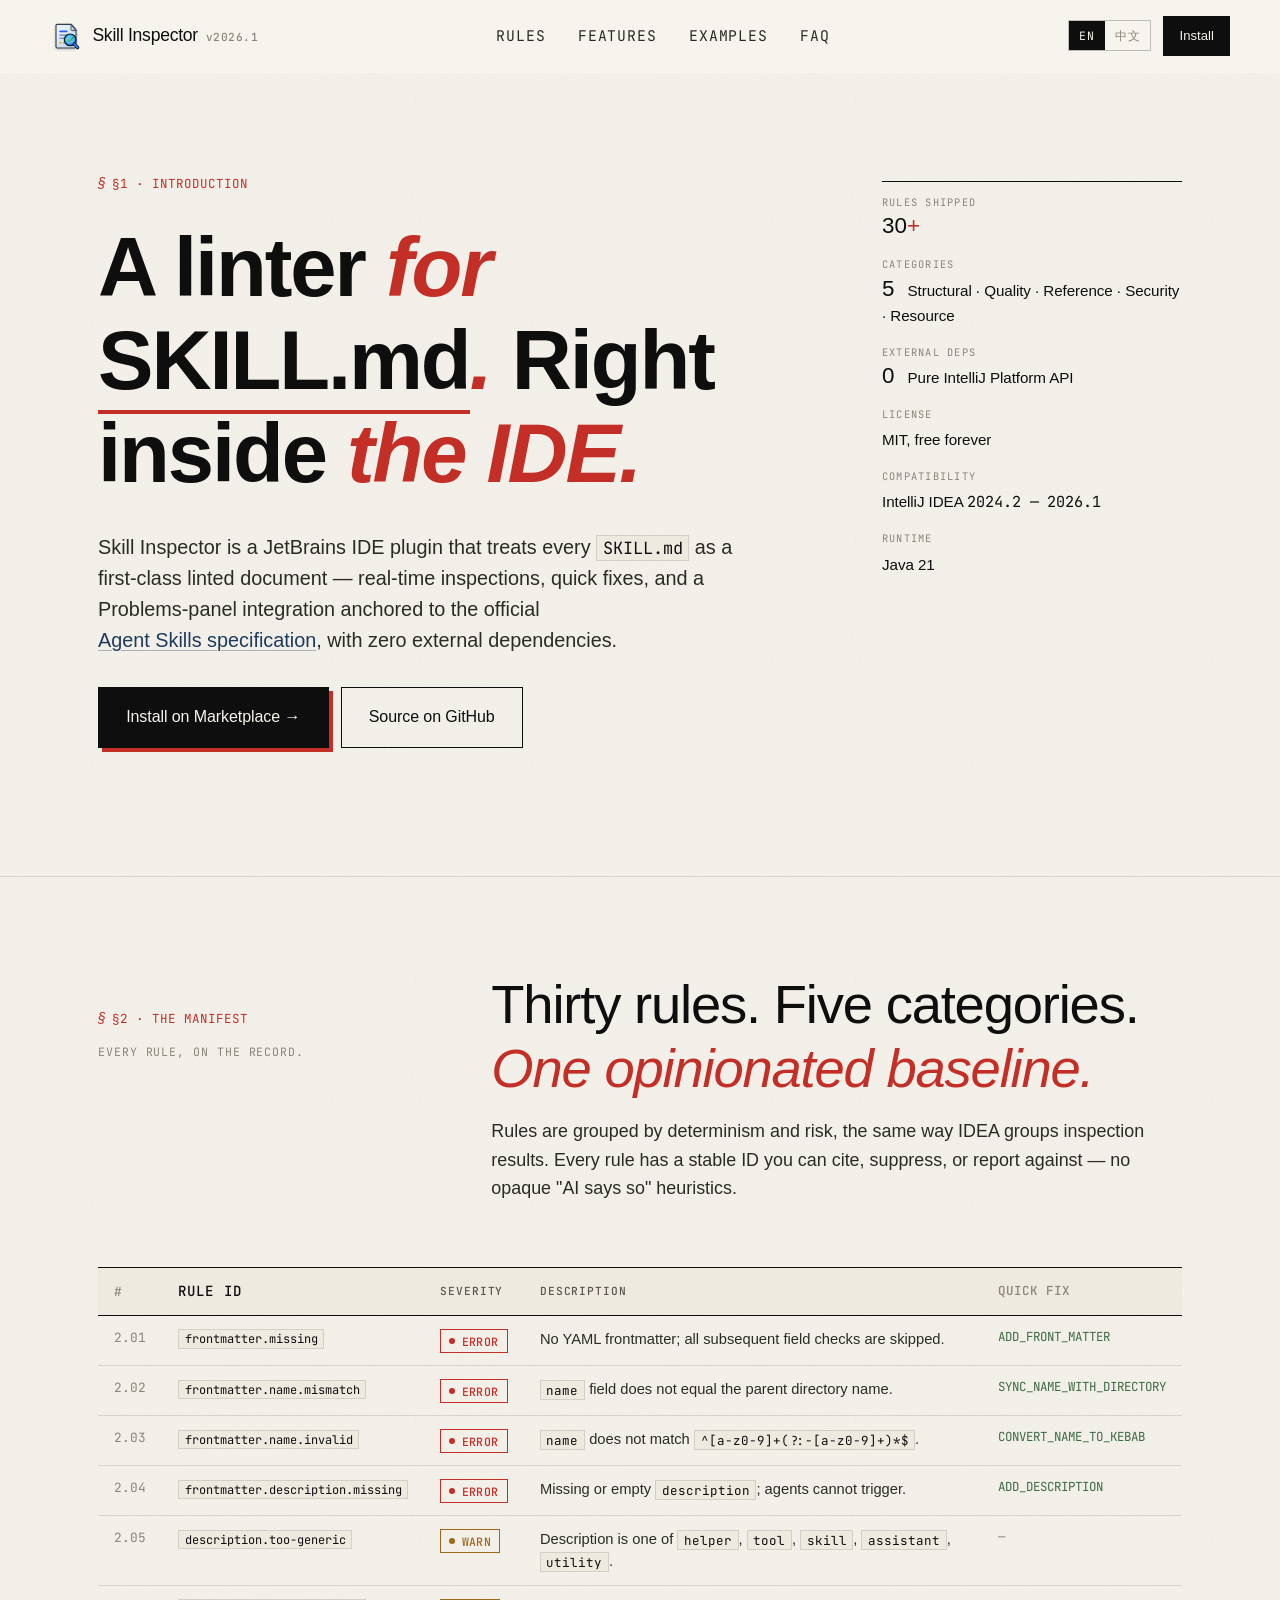
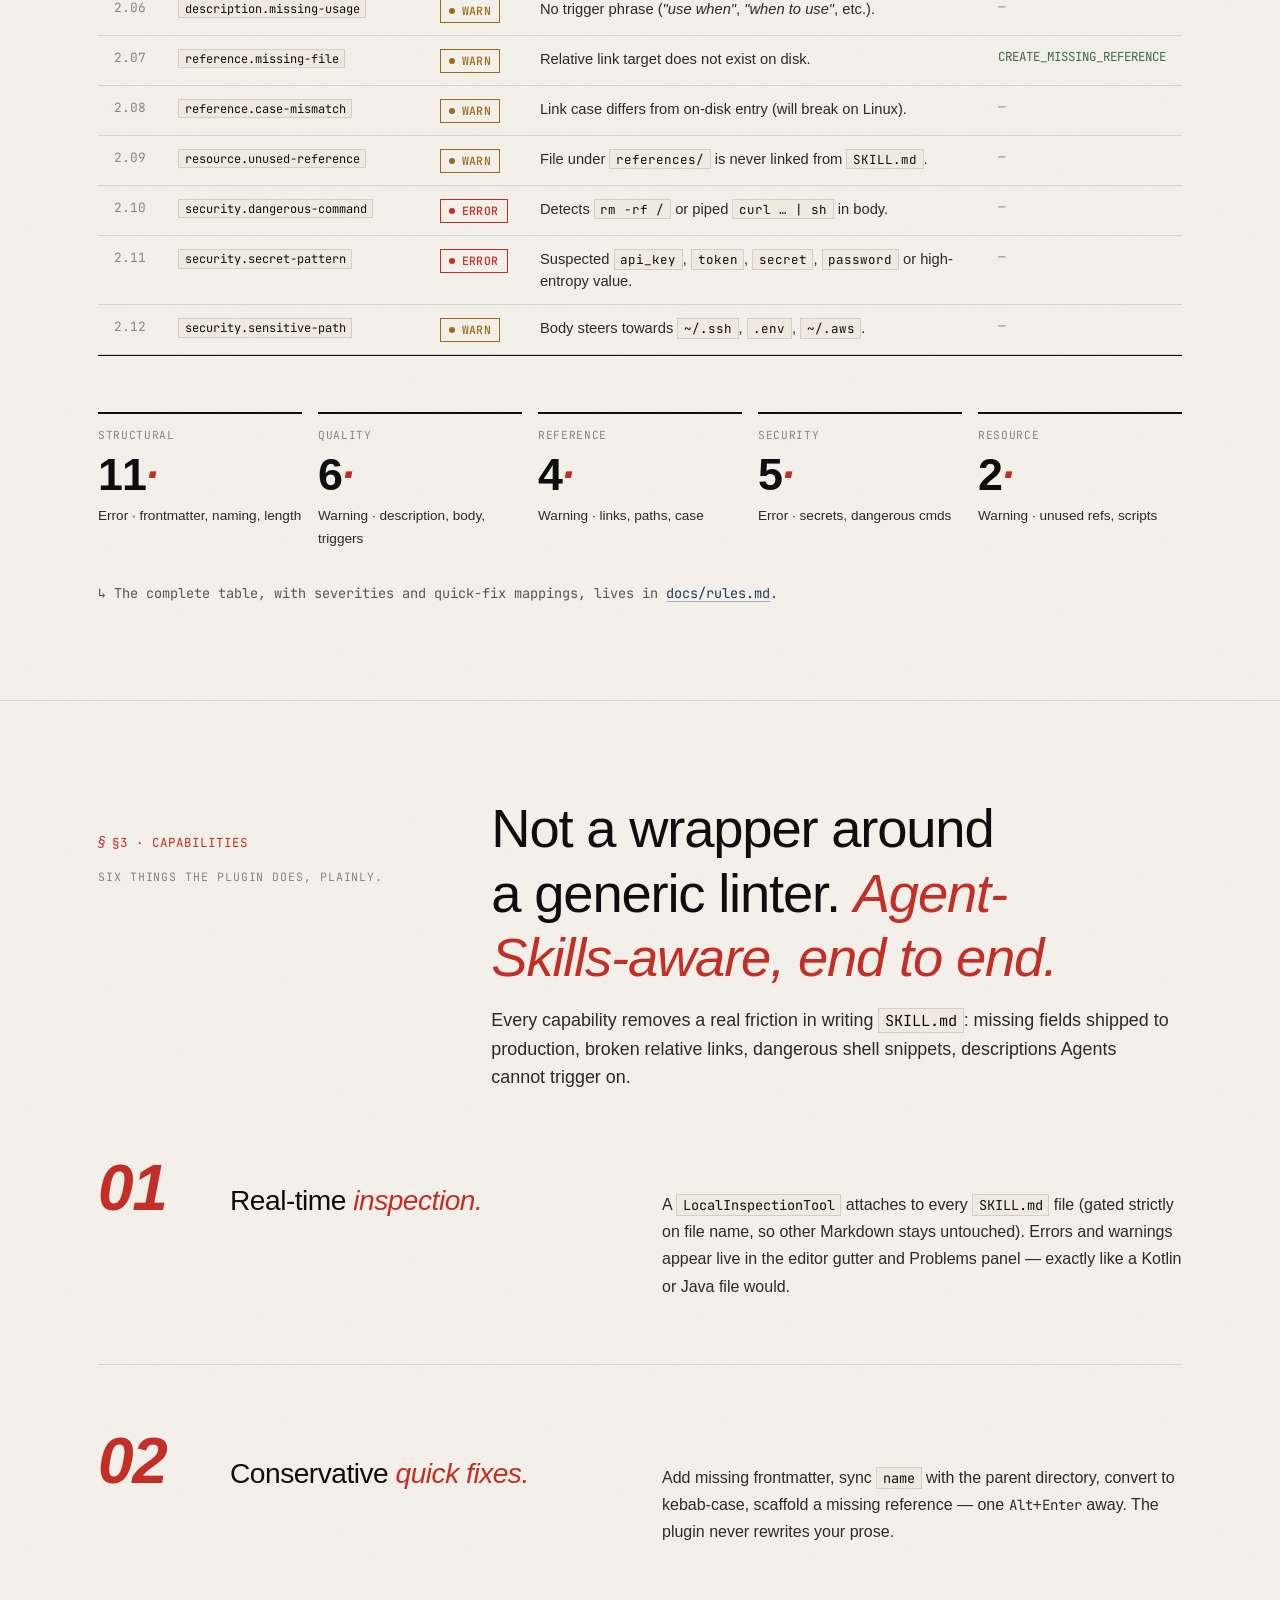
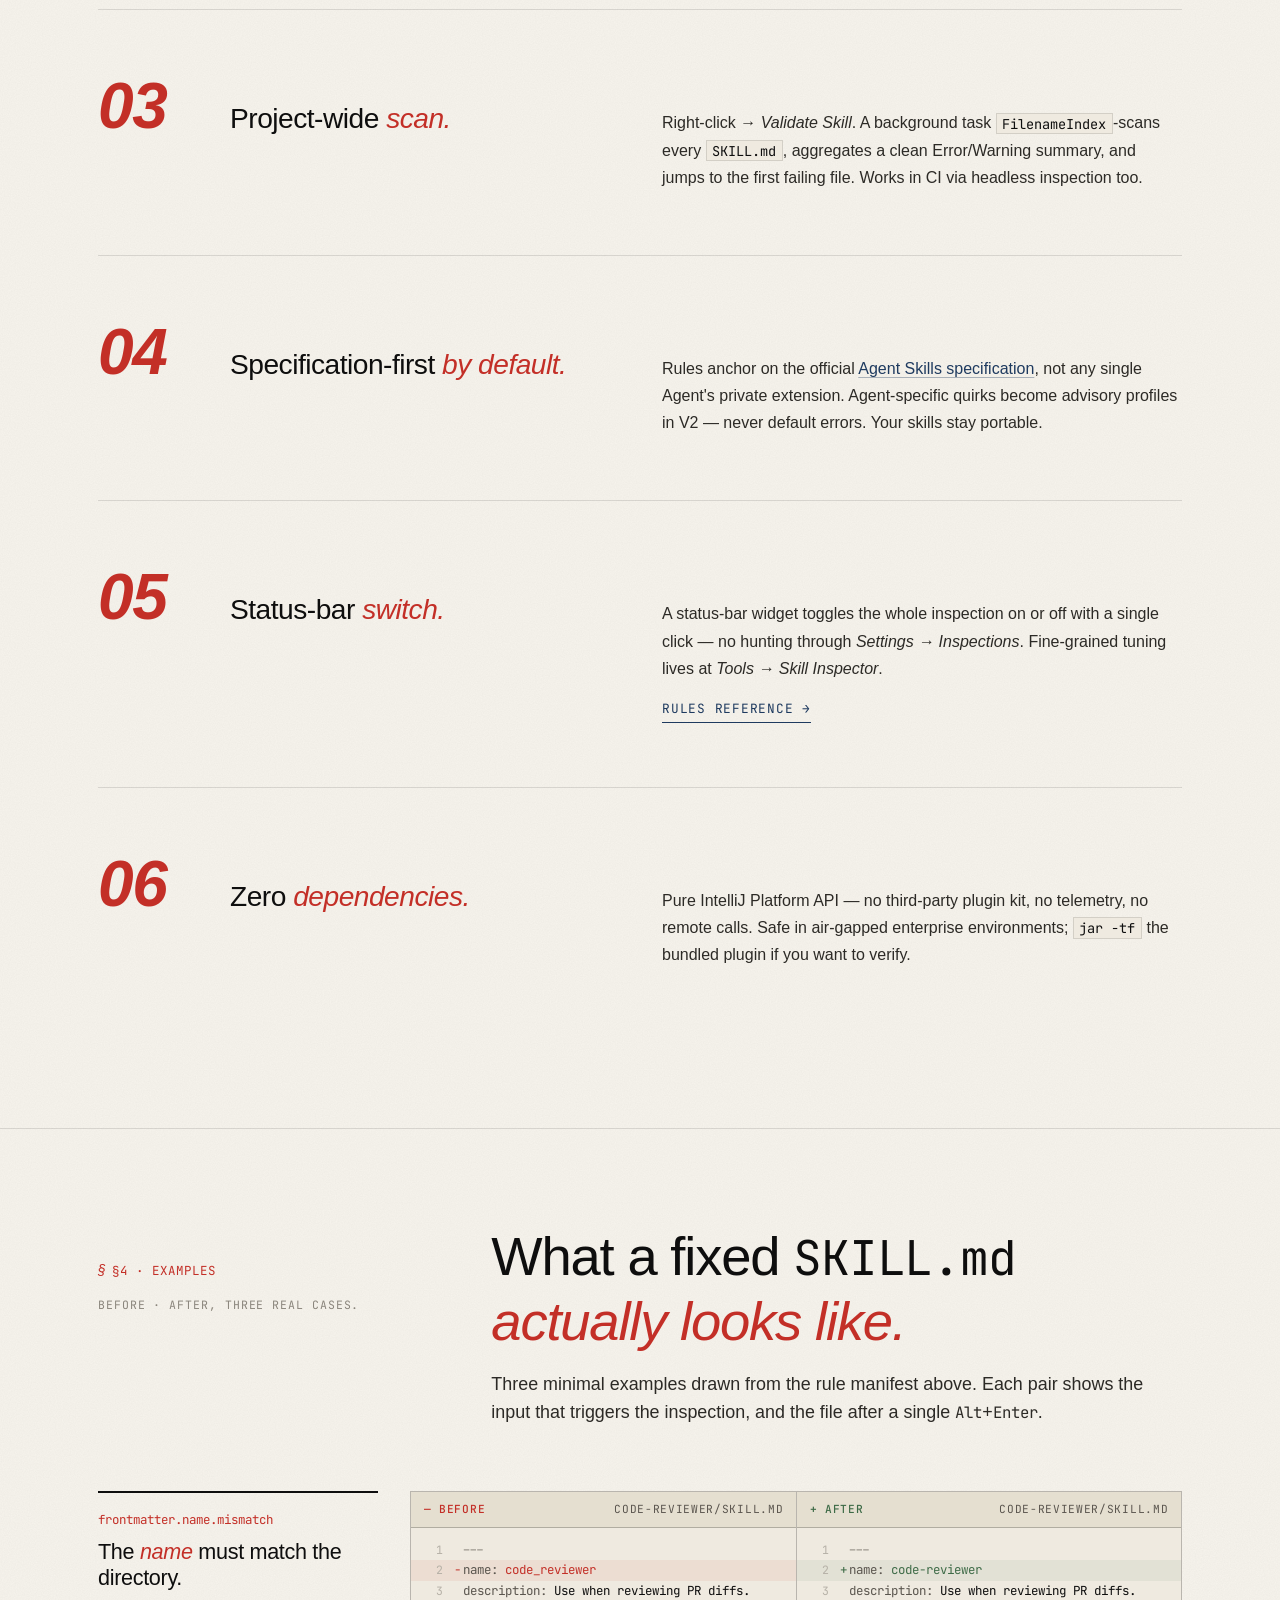
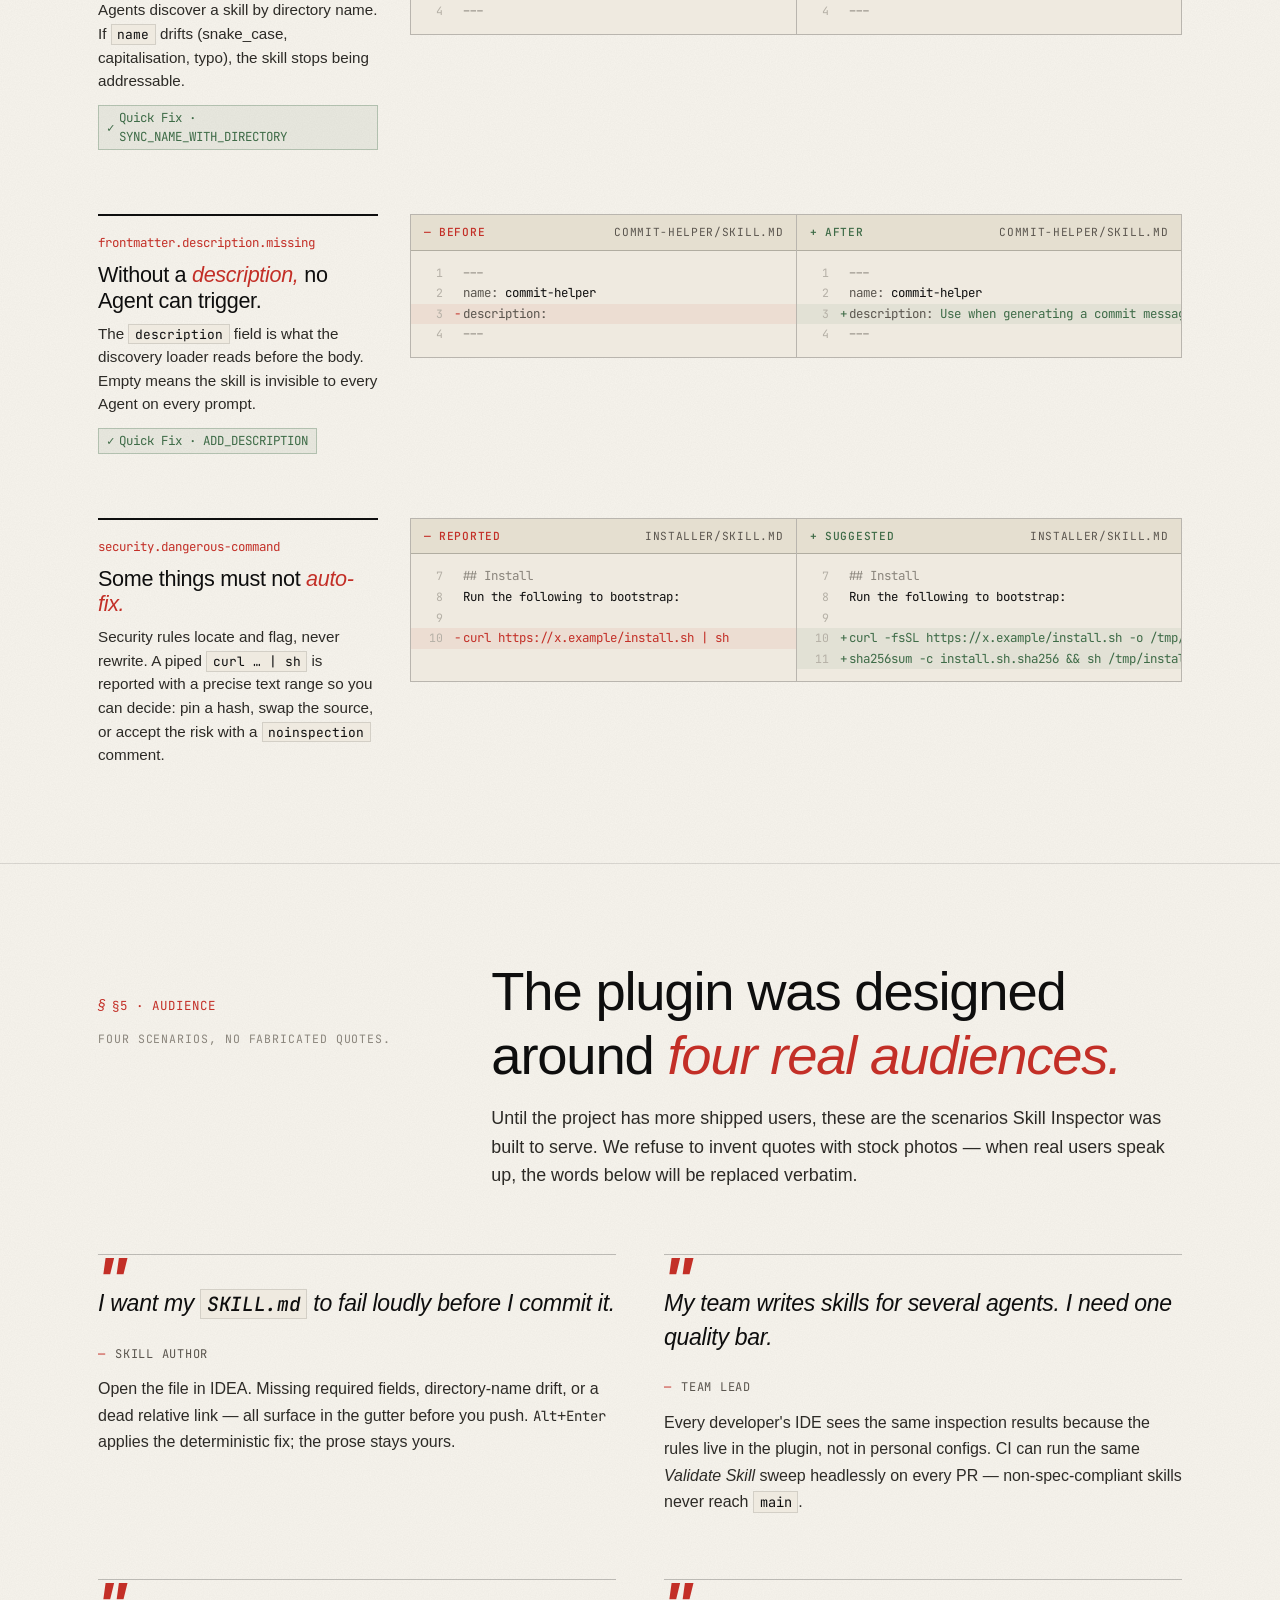
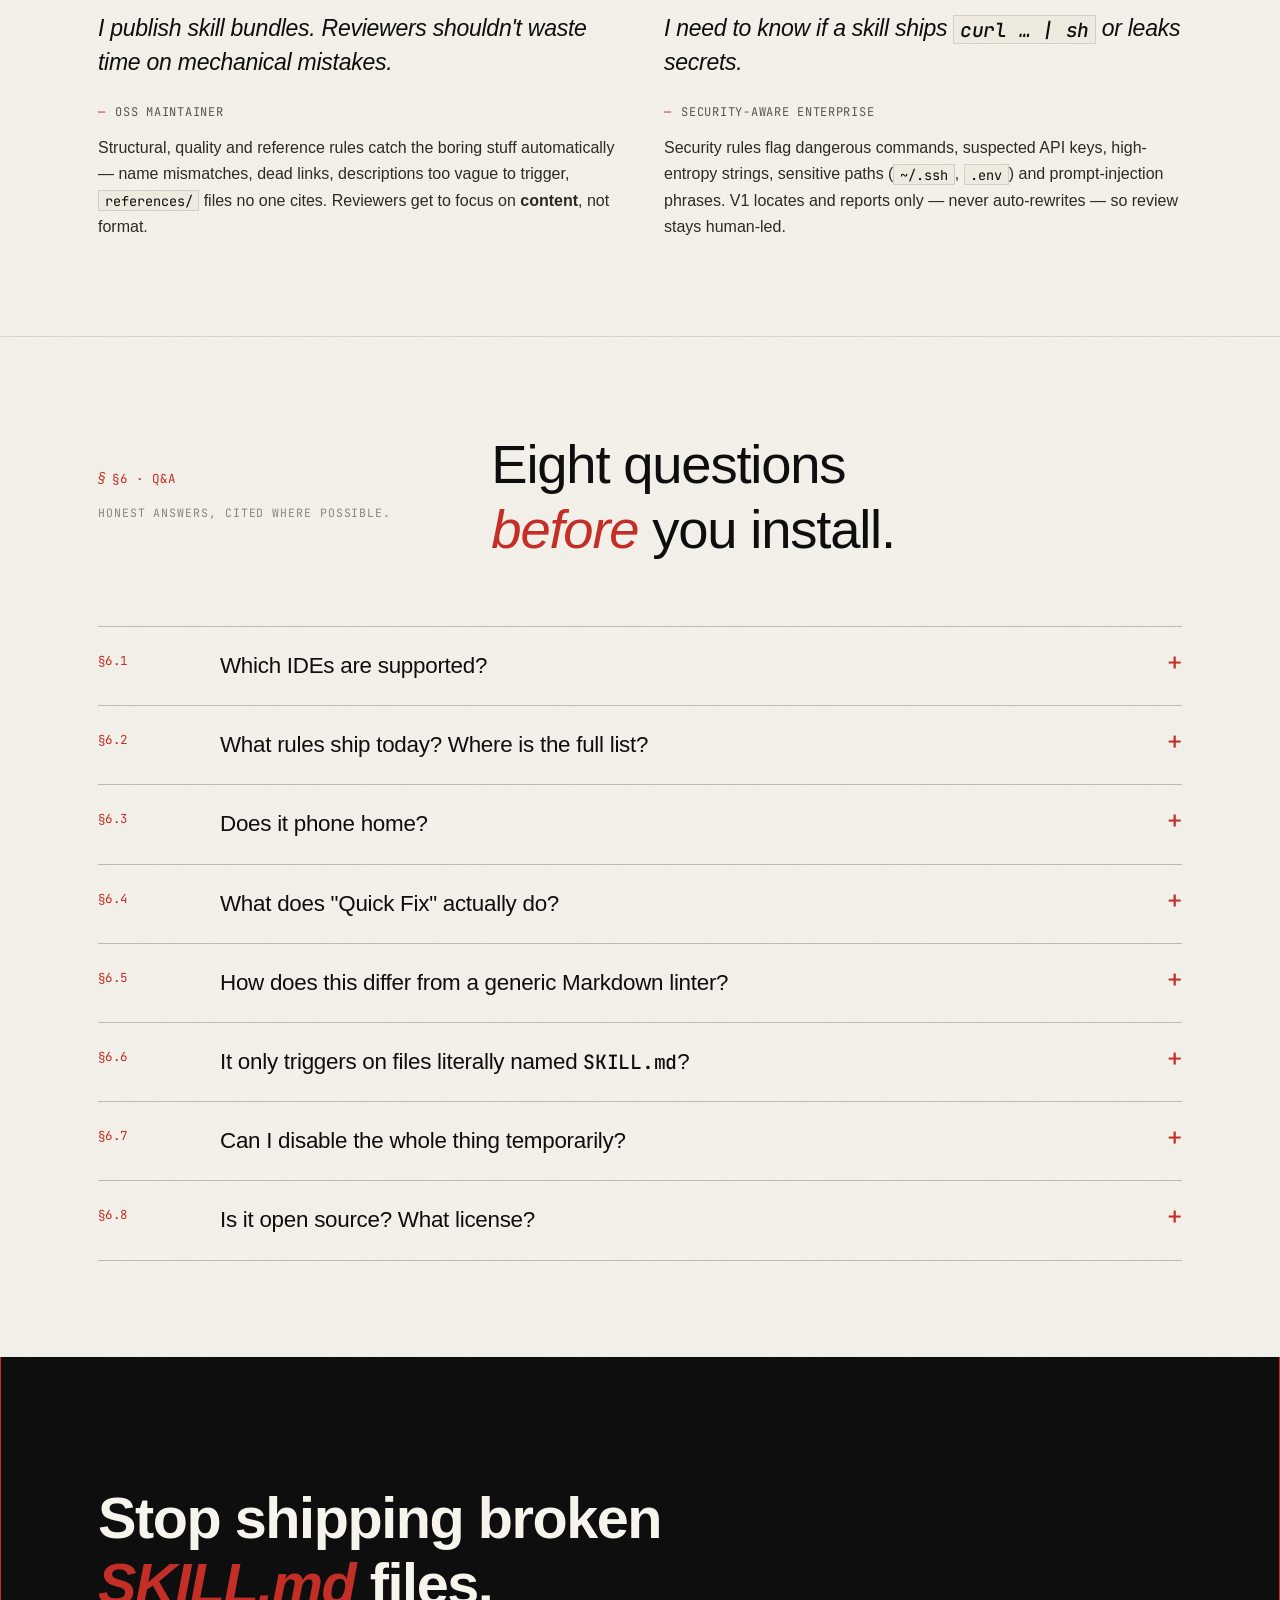
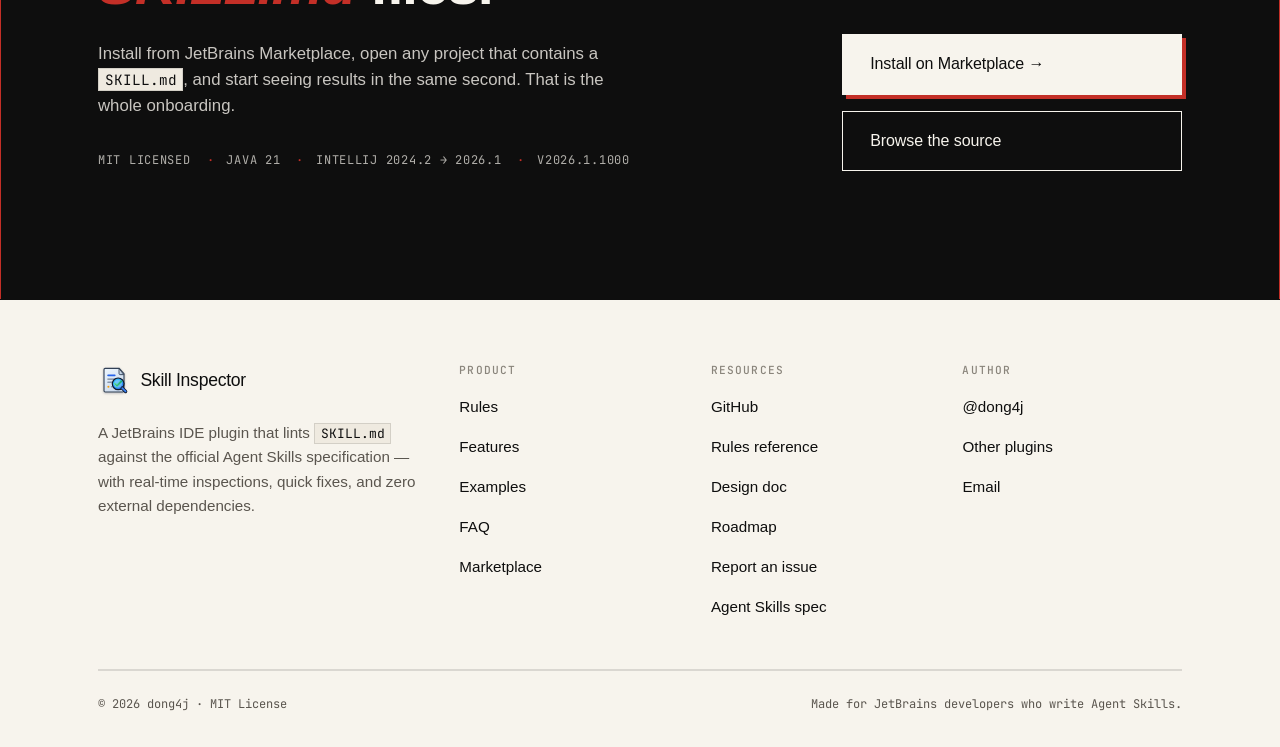
==== commit 963ce7b8: "refactor(landing): 更新页脚内容及优化部署配置 - 移除页脚中字体及协议的 colophon 样式，实现多列链接和版权信息的展示 - 替换中文和英文页脚底部文字，突出面向 JetBr" ====
--- a/landing/index.html
+++ b/landing/index.html
@@ -25,27 +25,27 @@
     11. Footer                    -> Colophon 风脚注 (字体说明 + 协议)
 -->
 <html lang="en">
-  <head>
+<head>
     <meta charset="utf-8">
     <meta name="viewport" content="width=device-width, initial-scale=1, viewport-fit=cover">
     <meta name="theme-color" content="#F7F4ED">
 
     <title>Skill Inspector — A linter for SKILL.md, inside JetBrains IDE | dong4j</title>
     <meta
-      name="description"
-      content="A JetBrains IDE plugin that lints SKILL.md against the official Agent Skills specification. Real-time inspections, quick fixes, 30+ rules across structural, quality, reference, security and resource categories — with zero external dependencies."
+            name="description"
+            content="A JetBrains IDE plugin that lints SKILL.md against the official Agent Skills specification. Real-time inspections, quick fixes, 30+ rules across structural, quality, reference, security and resource categories — with zero external dependencies."
     >
     <meta
-      name="keywords"
-      content="Skill Inspector, Agent Skills, SKILL.md, JetBrains plugin, IntelliJ IDEA plugin, markdown linter, frontmatter validation, agent skills specification"
+            name="keywords"
+            content="Skill Inspector, Agent Skills, SKILL.md, JetBrains plugin, IntelliJ IDEA plugin, markdown linter, frontmatter validation, agent skills specification"
     >
     <meta name="author" content="dong4j">
 
     <meta property="og:type" content="website">
     <meta property="og:title" content="Skill Inspector — A linter for SKILL.md">
     <meta
-      property="og:description"
-      content="Real-time inspection for Agent Skills (SKILL.md) inside JetBrains IDE — built on the official specification, with 30+ rules and quick fixes."
+            property="og:description"
+            content="Real-time inspection for Agent Skills (SKILL.md) inside JetBrains IDE — built on the official specification, with 30+ rules and quick fixes."
     >
     <meta property="og:image" content="./assets/plugin-icon.svg">
 
@@ -69,902 +69,952 @@
     <link rel="preconnect" href="https://fonts.googleapis.com">
     <link rel="preconnect" href="https://fonts.gstatic.com" crossorigin>
     <link
-      href="https://fonts.googleapis.com/css2?family=JetBrains+Mono:wght@400;500&display=swap"
-      rel="stylesheet"
+            href="https://fonts.googleapis.com/css2?family=JetBrains+Mono:wght@400;500&display=swap"
+            rel="stylesheet"
     >
 
     <link rel="stylesheet" href="./assets/styles.css">
-  </head>
-
-  <body>
-    <!-- ================================================================
-         Element 2: Header (sticky, minimal)
-         ================================================================ -->
-    <header class="site-header" data-scrolled="false">
-      <div class="container nav">
+</head>
+
+<body>
+<!-- ================================================================
+     Element 2: Header (sticky, minimal)
+     ================================================================ -->
+<header class="site-header" data-scrolled="false">
+    <div class="container nav">
         <a href="#top" class="brand" aria-label="Skill Inspector home">
           <span class="brand-mark" aria-hidden="true">
             <img src="./assets/plugin-icon.svg" alt="">
           </span>
-          <span class="brand-name">
+            <span class="brand-name">
             <span>Skill Inspector</span>
             <span class="brand-version">v2026.1</span>
           </span>
         </a>
 
         <nav aria-label="Primary">
-          <ul class="nav-links">
-            <li><a href="#rules">Rules</a></li>
-            <li><a href="#features">Features</a></li>
-            <li><a href="#diffs">Examples</a></li>
-            <li><a href="#faq">FAQ</a></li>
-          </ul>
+            <ul class="nav-links">
+                <li><a href="#rules">Rules</a></li>
+                <li><a href="#features">Features</a></li>
+                <li><a href="#diffs">Examples</a></li>
+                <li><a href="#faq">FAQ</a></li>
+            </ul>
         </nav>
 
         <div class="nav-actions">
-          <div class="lang-switch" role="group" aria-label="Language">
-            <a href="./" aria-current="true">EN</a>
-            <a href="./zh/">中文</a>
-          </div>
-          <a
-            class="nav-cta"
-            href="https://plugins.jetbrains.com/plugin/31938"
-            target="_blank"
-            rel="noopener"
-          >
-            Install
-          </a>
+            <div class="lang-switch" role="group" aria-label="Language">
+                <a href="./" aria-current="true">EN</a>
+                <a href="./zh/">中文</a>
+            </div>
+            <a
+                    class="nav-cta"
+                    href="https://plugins.jetbrains.com/plugin/31938"
+                    target="_blank"
+                    rel="noopener"
+            >
+                Install
+            </a>
         </div>
-      </div>
-    </header>
-
-    <main id="top">
-      <!-- ================================================================
-           §1 Hero — Editorial 大标 + marginalia 右栏
-           Element 3 (title) + 4 (CTA) + 5 (social proof in marginalia)
-           ================================================================ -->
-      <section class="hero">
+    </div>
+</header>
+
+<main id="top">
+    <!-- ================================================================
+         §1 Hero — Editorial 大标 + marginalia 右栏
+         Element 3 (title) + 4 (CTA) + 5 (social proof in marginalia)
+         ================================================================ -->
+    <section class="hero">
         <div class="container hero-grid">
-          <div>
-            <div class="hero-eyebrow">
-              <span class="section-num">§1 · Introduction</span>
-            </div>
-
-            <h1 class="hero-title">
-              A linter
-              <em>for <span class="underdash">SKILL.md</span>.</em>
-              Right inside
-              <em>the IDE.</em>
-            </h1>
-
-            <p class="hero-lead">
-              Skill Inspector is a JetBrains IDE plugin that treats every
-              <code>SKILL.md</code> as a first-class linted document —
-              real-time inspections, quick fixes, and a Problems-panel
-              integration anchored to the official
-              <a href="https://agentskills.io/specification" target="_blank" rel="noopener">Agent&nbsp;Skills&nbsp;specification</a>,
-              with zero external dependencies.
+            <div>
+                <div class="hero-eyebrow">
+                    <span class="section-num">§1 · Introduction</span>
+                </div>
+
+                <h1 class="hero-title">
+                    A linter
+                    <em>for <span class="underdash">SKILL.md</span>.</em>
+                    Right inside
+                    <em>the IDE.</em>
+                </h1>
+
+                <p class="hero-lead">
+                    Skill Inspector is a JetBrains IDE plugin that treats every
+                    <code>SKILL.md</code> as a first-class linted document —
+                    real-time inspections, quick fixes, and a Problems-panel
+                    integration anchored to the official
+                    <a href="https://agentskills.io/specification" target="_blank" rel="noopener">Agent&nbsp;Skills&nbsp;specification</a>,
+                    with zero external dependencies.
+                </p>
+
+                <div class="hero-cta">
+                    <a
+                            class="btn btn-primary btn-lg"
+                            href="https://plugins.jetbrains.com/plugin/31938"
+                            target="_blank"
+                            rel="noopener"
+                    >
+                        Install on Marketplace →
+                    </a>
+                    <a
+                            class="btn btn-ghost btn-lg"
+                            href="https://github.com/dong4j/skill-inspector"
+                            target="_blank"
+                            rel="noopener"
+                    >
+                        Source on GitHub
+                    </a>
+                </div>
+            </div>
+
+            <!-- Marginalia 右栏: 杂志页眉式元数据栏, 同时承担 social proof -->
+            <aside aria-label="Plugin metadata">
+                <dl class="marginalia">
+                    <div>
+                        <dt>Rules shipped</dt>
+                        <dd><strong>30<span class="em">+</span></strong></dd>
+                    </div>
+                    <div>
+                        <dt>Categories</dt>
+                        <dd><strong>5</strong> Structural · Quality · Reference · Security · Resource</dd>
+                    </div>
+                    <div>
+                        <dt>External deps</dt>
+                        <dd><strong>0</strong> Pure IntelliJ Platform API</dd>
+                    </div>
+                    <div>
+                        <dt>License</dt>
+                        <dd>MIT, free forever</dd>
+                    </div>
+                    <div>
+                        <dt>Compatibility</dt>
+                        <dd>IntelliJ IDEA <span class="mono">2024.2 — 2026.1</span></dd>
+                    </div>
+                    <div>
+                        <dt>Runtime</dt>
+                        <dd>Java 21</dd>
+                    </div>
+                </dl>
+            </aside>
+        </div>
+    </section>
+
+    <!-- ================================================================
+         §2 Rules Manifest — 真实表格 (Lint 工具最有说服力的展示)
+         Element 7 (features) 的一部分: 把规则集摊在台面上, 像 spec 一样
+         ================================================================ -->
+    <section id="rules">
+        <div class="container">
+            <header class="section-head reveal">
+                <div class="meta">
+                    <div class="section-num">§2 · The Manifest</div>
+                    <div class="meta-line">Every rule, on the record.</div>
+                </div>
+                <div>
+                    <h2 class="section-title">
+                        Thirty rules. Five categories. <em>One opinionated baseline.</em>
+                    </h2>
+                    <p class="section-lead">
+                        Rules are grouped by determinism and risk, the same way IDEA
+                        groups inspection results. Every rule has a stable ID you can
+                        cite, suppress, or report against — no opaque "AI says so"
+                        heuristics.
+                    </p>
+                </div>
+            </header>
+
+            <div class="rules-table-wrap reveal">
+                <table class="rules-table" aria-label="Selected inspection rules">
+                    <thead>
+                    <tr>
+                        <th class="col-num">#</th>
+                        <th class="col-id">Rule ID</th>
+                        <th>Severity</th>
+                        <th>Description</th>
+                        <th class="col-fix">Quick Fix</th>
+                    </tr>
+                    </thead>
+                    <tbody>
+                    <tr>
+                        <td class="col-num">2.01</td>
+                        <td class="col-id"><code>frontmatter.missing</code></td>
+                        <td><span class="sev sev-error">Error</span></td>
+                        <td class="col-desc">No YAML frontmatter; all subsequent field checks are skipped.</td>
+                        <td class="col-fix has-fix">ADD_FRONT_MATTER</td>
+                    </tr>
+                    <tr>
+                        <td class="col-num">2.02</td>
+                        <td class="col-id"><code>frontmatter.name.mismatch</code></td>
+                        <td><span class="sev sev-error">Error</span></td>
+                        <td class="col-desc"><code>name</code> field does not equal the parent directory name.</td>
+                        <td class="col-fix has-fix">SYNC_NAME_WITH_DIRECTORY</td>
+                    </tr>
+                    <tr>
+                        <td class="col-num">2.03</td>
+                        <td class="col-id"><code>frontmatter.name.invalid</code></td>
+                        <td><span class="sev sev-error">Error</span></td>
+                        <td class="col-desc"><code>name</code> does not match <code>^[a-z0-9]+(?:-[a-z0-9]+)*$</code>.</td>
+                        <td class="col-fix has-fix">CONVERT_NAME_TO_KEBAB</td>
+                    </tr>
+                    <tr>
+                        <td class="col-num">2.04</td>
+                        <td class="col-id"><code>frontmatter.description.missing</code></td>
+                        <td><span class="sev sev-error">Error</span></td>
+                        <td class="col-desc">Missing or empty <code>description</code>; agents cannot trigger.</td>
+                        <td class="col-fix has-fix">ADD_DESCRIPTION</td>
+                    </tr>
+                    <tr>
+                        <td class="col-num">2.05</td>
+                        <td class="col-id"><code>description.too-generic</code></td>
+                        <td><span class="sev sev-warning">Warn</span></td>
+                        <td class="col-desc">Description is one of <code>helper</code>, <code>tool</code>, <code>skill</code>, <code>assistant</code>,
+                            <code>utility</code>.
+                        </td>
+                        <td class="col-fix">—</td>
+                    </tr>
+                    <tr>
+                        <td class="col-num">2.06</td>
+                        <td class="col-id"><code>description.missing-usage</code></td>
+                        <td><span class="sev sev-warning">Warn</span></td>
+                        <td class="col-desc">No trigger phrase (<em>"use when"</em>, <em>"when to use"</em>, etc.).</td>
+                        <td class="col-fix">—</td>
+                    </tr>
+                    <tr>
+                        <td class="col-num">2.07</td>
+                        <td class="col-id"><code>reference.missing-file</code></td>
+                        <td><span class="sev sev-warning">Warn</span></td>
+                        <td class="col-desc">Relative link target does not exist on disk.</td>
+                        <td class="col-fix has-fix">CREATE_MISSING_REFERENCE</td>
+                    </tr>
+                    <tr>
+                        <td class="col-num">2.08</td>
+                        <td class="col-id"><code>reference.case-mismatch</code></td>
+                        <td><span class="sev sev-warning">Warn</span></td>
+                        <td class="col-desc">Link case differs from on-disk entry (will break on Linux).</td>
+                        <td class="col-fix">—</td>
+                    </tr>
+                    <tr>
+                        <td class="col-num">2.09</td>
+                        <td class="col-id"><code>resource.unused-reference</code></td>
+                        <td><span class="sev sev-warning">Warn</span></td>
+                        <td class="col-desc">File under <code>references/</code> is never linked from <code>SKILL.md</code>.</td>
+                        <td class="col-fix">—</td>
+                    </tr>
+                    <tr>
+                        <td class="col-num">2.10</td>
+                        <td class="col-id"><code>security.dangerous-command</code></td>
+                        <td><span class="sev sev-error">Error</span></td>
+                        <td class="col-desc">Detects <code>rm -rf /</code> or piped <code>curl … | sh</code> in body.</td>
+                        <td class="col-fix">—</td>
+                    </tr>
+                    <tr>
+                        <td class="col-num">2.11</td>
+                        <td class="col-id"><code>security.secret-pattern</code></td>
+                        <td><span class="sev sev-error">Error</span></td>
+                        <td class="col-desc">Suspected <code>api_key</code>, <code>token</code>, <code>secret</code>, <code>password</code>
+                            or high-entropy value.
+                        </td>
+                        <td class="col-fix">—</td>
+                    </tr>
+                    <tr>
+                        <td class="col-num">2.12</td>
+                        <td class="col-id"><code>security.sensitive-path</code></td>
+                        <td><span class="sev sev-warning">Warn</span></td>
+                        <td class="col-desc">Body steers towards <code>~/.ssh</code>, <code>.env</code>, <code>~/.aws</code>.</td>
+                        <td class="col-fix">—</td>
+                    </tr>
+                    </tbody>
+                </table>
+            </div>
+
+            <!-- 5 类规则统计 tally — 表格底部, 像 spec 的 "Total" 行 -->
+            <div class="rules-tally reveal-stagger">
+                <div class="tally-item">
+                    <div class="tally-cat">Structural</div>
+                    <div class="tally-num">11<em>·</em></div>
+                    <div class="tally-label">Error · frontmatter, naming, length</div>
+                </div>
+                <div class="tally-item">
+                    <div class="tally-cat">Quality</div>
+                    <div class="tally-num">6<em>·</em></div>
+                    <div class="tally-label">Warning · description, body, triggers</div>
+                </div>
+                <div class="tally-item">
+                    <div class="tally-cat">Reference</div>
+                    <div class="tally-num">4<em>·</em></div>
+                    <div class="tally-label">Warning · links, paths, case</div>
+                </div>
+                <div class="tally-item">
+                    <div class="tally-cat">Security</div>
+                    <div class="tally-num">5<em>·</em></div>
+                    <div class="tally-label">Error · secrets, dangerous cmds</div>
+                </div>
+                <div class="tally-item">
+                    <div class="tally-cat">Resource</div>
+                    <div class="tally-num">2<em>·</em></div>
+                    <div class="tally-label">Warning · unused refs, scripts</div>
+                </div>
+            </div>
+
+            <p class="rules-cta reveal">
+                ↳ The complete table, with severities and quick-fix mappings, lives in
+                <a href="https://github.com/dong4j/skill-inspector/blob/main/docs/rules.md" target="_blank" rel="noopener">docs/rules.md</a>.
             </p>
-
-            <div class="hero-cta">
-              <a
-                class="btn btn-primary btn-lg"
-                href="https://plugins.jetbrains.com/plugin/31938"
-                target="_blank"
-                rel="noopener"
-              >
-                Install on Marketplace →
-              </a>
-              <a
-                class="btn btn-ghost btn-lg"
-                href="https://github.com/dong4j/skill-inspector"
-                target="_blank"
-                rel="noopener"
-              >
-                Source on GitHub
-              </a>
-            </div>
-          </div>
-
-          <!-- Marginalia 右栏: 杂志页眉式元数据栏, 同时承担 social proof -->
-          <aside aria-label="Plugin metadata">
-            <dl class="marginalia">
-              <div>
-                <dt>Rules shipped</dt>
-                <dd><strong>30<span class="em">+</span></strong></dd>
-              </div>
-              <div>
-                <dt>Categories</dt>
-                <dd><strong>5</strong> Structural · Quality · Reference · Security · Resource</dd>
-              </div>
-              <div>
-                <dt>External deps</dt>
-                <dd><strong>0</strong> Pure IntelliJ Platform API</dd>
-              </div>
-              <div>
-                <dt>License</dt>
-                <dd>MIT, free forever</dd>
-              </div>
-              <div>
-                <dt>Compatibility</dt>
-                <dd>IntelliJ IDEA <span class="mono">2024.2 — 2026.1</span></dd>
-              </div>
-              <div>
-                <dt>Runtime</dt>
-                <dd>Java 21</dd>
-              </div>
-            </dl>
-          </aside>
         </div>
-      </section>
-
-      <!-- ================================================================
-           §2 Rules Manifest — 真实表格 (Lint 工具最有说服力的展示)
-           Element 7 (features) 的一部分: 把规则集摊在台面上, 像 spec 一样
-           ================================================================ -->
-      <section id="rules">
+    </section>
+
+    <!-- ================================================================
+         §3 Features — 编号大数字 + 段落 (替代 bento 卡片网格)
+         Element 7 的另一面: 不是规则集而是 "为什么用它"
+         ================================================================ -->
+    <section id="features">
         <div class="container">
-          <header class="section-head reveal">
-            <div class="meta">
-              <div class="section-num">§2 · The Manifest</div>
-              <div class="meta-line">Every rule, on the record.</div>
-            </div>
-            <div>
-              <h2 class="section-title">
-                Thirty rules. Five categories. <em>One opinionated baseline.</em>
-              </h2>
-              <p class="section-lead">
-                Rules are grouped by determinism and risk, the same way IDEA
-                groups inspection results. Every rule has a stable ID you can
-                cite, suppress, or report against — no opaque "AI says so"
-                heuristics.
-              </p>
-            </div>
-          </header>
-
-          <div class="rules-table-wrap reveal">
-            <table class="rules-table" aria-label="Selected inspection rules">
-              <thead>
-                <tr>
-                  <th class="col-num">#</th>
-                  <th class="col-id">Rule ID</th>
-                  <th>Severity</th>
-                  <th>Description</th>
-                  <th class="col-fix">Quick Fix</th>
-                </tr>
-              </thead>
-              <tbody>
-                <tr>
-                  <td class="col-num">2.01</td>
-                  <td class="col-id"><code>frontmatter.missing</code></td>
-                  <td><span class="sev sev-error">Error</span></td>
-                  <td class="col-desc">No YAML frontmatter; all subsequent field checks are skipped.</td>
-                  <td class="col-fix has-fix">ADD_FRONT_MATTER</td>
-                </tr>
-                <tr>
-                  <td class="col-num">2.02</td>
-                  <td class="col-id"><code>frontmatter.name.mismatch</code></td>
-                  <td><span class="sev sev-error">Error</span></td>
-                  <td class="col-desc"><code>name</code> field does not equal the parent directory name.</td>
-                  <td class="col-fix has-fix">SYNC_NAME_WITH_DIRECTORY</td>
-                </tr>
-                <tr>
-                  <td class="col-num">2.03</td>
-                  <td class="col-id"><code>frontmatter.name.invalid</code></td>
-                  <td><span class="sev sev-error">Error</span></td>
-                  <td class="col-desc"><code>name</code> does not match <code>^[a-z0-9]+(?:-[a-z0-9]+)*$</code>.</td>
-                  <td class="col-fix has-fix">CONVERT_NAME_TO_KEBAB</td>
-                </tr>
-                <tr>
-                  <td class="col-num">2.04</td>
-                  <td class="col-id"><code>frontmatter.description.missing</code></td>
-                  <td><span class="sev sev-error">Error</span></td>
-                  <td class="col-desc">Missing or empty <code>description</code>; agents cannot trigger.</td>
-                  <td class="col-fix has-fix">ADD_DESCRIPTION</td>
-                </tr>
-                <tr>
-                  <td class="col-num">2.05</td>
-                  <td class="col-id"><code>description.too-generic</code></td>
-                  <td><span class="sev sev-warning">Warn</span></td>
-                  <td class="col-desc">Description is one of <code>helper</code>, <code>tool</code>, <code>skill</code>, <code>assistant</code>, <code>utility</code>.</td>
-                  <td class="col-fix">—</td>
-                </tr>
-                <tr>
-                  <td class="col-num">2.06</td>
-                  <td class="col-id"><code>description.missing-usage</code></td>
-                  <td><span class="sev sev-warning">Warn</span></td>
-                  <td class="col-desc">No trigger phrase (<em>"use when"</em>, <em>"when to use"</em>, etc.).</td>
-                  <td class="col-fix">—</td>
-                </tr>
-                <tr>
-                  <td class="col-num">2.07</td>
-                  <td class="col-id"><code>reference.missing-file</code></td>
-                  <td><span class="sev sev-warning">Warn</span></td>
-                  <td class="col-desc">Relative link target does not exist on disk.</td>
-                  <td class="col-fix has-fix">CREATE_MISSING_REFERENCE</td>
-                </tr>
-                <tr>
-                  <td class="col-num">2.08</td>
-                  <td class="col-id"><code>reference.case-mismatch</code></td>
-                  <td><span class="sev sev-warning">Warn</span></td>
-                  <td class="col-desc">Link case differs from on-disk entry (will break on Linux).</td>
-                  <td class="col-fix">—</td>
-                </tr>
-                <tr>
-                  <td class="col-num">2.09</td>
-                  <td class="col-id"><code>resource.unused-reference</code></td>
-                  <td><span class="sev sev-warning">Warn</span></td>
-                  <td class="col-desc">File under <code>references/</code> is never linked from <code>SKILL.md</code>.</td>
-                  <td class="col-fix">—</td>
-                </tr>
-                <tr>
-                  <td class="col-num">2.10</td>
-                  <td class="col-id"><code>security.dangerous-command</code></td>
-                  <td><span class="sev sev-error">Error</span></td>
-                  <td class="col-desc">Detects <code>rm -rf /</code> or piped <code>curl … | sh</code> in body.</td>
-                  <td class="col-fix">—</td>
-                </tr>
-                <tr>
-                  <td class="col-num">2.11</td>
-                  <td class="col-id"><code>security.secret-pattern</code></td>
-                  <td><span class="sev sev-error">Error</span></td>
-                  <td class="col-desc">Suspected <code>api_key</code>, <code>token</code>, <code>secret</code>, <code>password</code> or high-entropy value.</td>
-                  <td class="col-fix">—</td>
-                </tr>
-                <tr>
-                  <td class="col-num">2.12</td>
-                  <td class="col-id"><code>security.sensitive-path</code></td>
-                  <td><span class="sev sev-warning">Warn</span></td>
-                  <td class="col-desc">Body steers towards <code>~/.ssh</code>, <code>.env</code>, <code>~/.aws</code>.</td>
-                  <td class="col-fix">—</td>
-                </tr>
-              </tbody>
-            </table>
-          </div>
-
-          <!-- 5 类规则统计 tally — 表格底部, 像 spec 的 "Total" 行 -->
-          <div class="rules-tally reveal-stagger">
-            <div class="tally-item">
-              <div class="tally-cat">Structural</div>
-              <div class="tally-num">11<em>·</em></div>
-              <div class="tally-label">Error · frontmatter, naming, length</div>
-            </div>
-            <div class="tally-item">
-              <div class="tally-cat">Quality</div>
-              <div class="tally-num">6<em>·</em></div>
-              <div class="tally-label">Warning · description, body, triggers</div>
-            </div>
-            <div class="tally-item">
-              <div class="tally-cat">Reference</div>
-              <div class="tally-num">4<em>·</em></div>
-              <div class="tally-label">Warning · links, paths, case</div>
-            </div>
-            <div class="tally-item">
-              <div class="tally-cat">Security</div>
-              <div class="tally-num">5<em>·</em></div>
-              <div class="tally-label">Error · secrets, dangerous cmds</div>
-            </div>
-            <div class="tally-item">
-              <div class="tally-cat">Resource</div>
-              <div class="tally-num">2<em>·</em></div>
-              <div class="tally-label">Warning · unused refs, scripts</div>
-            </div>
-          </div>
-
-          <p class="rules-cta reveal">
-            ↳ The complete table, with severities and quick-fix mappings, lives in
-            <a href="https://github.com/dong4j/skill-inspector/blob/main/docs/rules.md" target="_blank" rel="noopener">docs/rules.md</a>.
-          </p>
+            <header class="section-head reveal">
+                <div class="meta">
+                    <div class="section-num">§3 · Capabilities</div>
+                    <div class="meta-line">Six things the plugin does, plainly.</div>
+                </div>
+                <div>
+                    <h2 class="section-title">
+                        Not a wrapper around a generic linter. <em>Agent-Skills-aware, end to end.</em>
+                    </h2>
+                    <p class="section-lead">
+                        Every capability removes a real friction in writing
+                        <code>SKILL.md</code>: missing fields shipped to production,
+                        broken relative links, dangerous shell snippets, descriptions
+                        Agents cannot trigger on.
+                    </p>
+                </div>
+            </header>
+
+            <div class="features-list reveal-stagger">
+                <article class="feature">
+                    <div class="feature-num">01</div>
+                    <h3 class="feature-title">Real-time <em>inspection.</em></h3>
+                    <div class="feature-body">
+                        <p>
+                            A <code>LocalInspectionTool</code> attaches to every
+                            <code>SKILL.md</code> file (gated strictly on file name, so other
+                            Markdown stays untouched). Errors and warnings appear live in the
+                            editor gutter and Problems panel — exactly like a Kotlin or Java
+                            file would.
+                        </p>
+                    </div>
+                </article>
+
+                <article class="feature">
+                    <div class="feature-num">02</div>
+                    <h3 class="feature-title">Conservative <em>quick fixes.</em></h3>
+                    <div class="feature-body">
+                        <p>
+                            Add missing frontmatter, sync <code>name</code> with the parent
+                            directory, convert to kebab-case, scaffold a missing reference —
+                            one <kbd>Alt</kbd>+<kbd>Enter</kbd> away. The plugin never
+                            rewrites your prose.
+                        </p>
+                    </div>
+                </article>
+
+                <article class="feature">
+                    <div class="feature-num">03</div>
+                    <h3 class="feature-title">Project-wide <em>scan.</em></h3>
+                    <div class="feature-body">
+                        <p>
+                            Right-click → <em>Validate&nbsp;Skill</em>. A background task
+                            <code>FilenameIndex</code>-scans every <code>SKILL.md</code>,
+                            aggregates a clean Error/Warning summary, and jumps to the first
+                            failing file. Works in CI via headless inspection too.
+                        </p>
+                    </div>
+                </article>
+
+                <article class="feature">
+                    <div class="feature-num">04</div>
+                    <h3 class="feature-title">Specification-first <em>by default.</em></h3>
+                    <div class="feature-body">
+                        <p>
+                            Rules anchor on the official
+                            <a href="https://agentskills.io/specification" target="_blank" rel="noopener">Agent&nbsp;Skills&nbsp;specification</a>,
+                            not any single Agent's private extension. Agent-specific quirks
+                            become advisory profiles in V2 — never default errors. Your
+                            skills stay portable.
+                        </p>
+                    </div>
+                </article>
+
+                <article class="feature">
+                    <div class="feature-num">05</div>
+                    <h3 class="feature-title">Status-bar <em>switch.</em></h3>
+                    <div class="feature-body">
+                        <p>
+                            A status-bar widget toggles the whole inspection on or off with a
+                            single click — no hunting through <em>Settings → Inspections</em>.
+                            Fine-grained tuning lives at <em>Tools → Skill Inspector</em>.
+                        </p>
+                        <a class="read-more" href="https://github.com/dong4j/skill-inspector/blob/main/docs/rules.md" target="_blank" rel="noopener">
+                            Rules reference →
+                        </a>
+                    </div>
+                </article>
+
+                <article class="feature">
+                    <div class="feature-num">06</div>
+                    <h3 class="feature-title">Zero <em>dependencies.</em></h3>
+                    <div class="feature-body">
+                        <p>
+                            Pure IntelliJ Platform API — no third-party plugin kit, no
+                            telemetry, no remote calls. Safe in air-gapped enterprise
+                            environments; <code>jar -tf</code> the bundled plugin if you want
+                            to verify.
+                        </p>
+                    </div>
+                </article>
+            </div>
         </div>
-      </section>
-
-      <!-- ================================================================
-           §3 Features — 编号大数字 + 段落 (替代 bento 卡片网格)
-           Element 7 的另一面: 不是规则集而是 "为什么用它"
-           ================================================================ -->
-      <section id="features">
+    </section>
+
+    <!-- ================================================================
+         §4 Code Diff Gallery — 真实 before/after, 取代 IDE 截图 mockup
+         Element 6 (media) 的重新解读: 对 Lint 工具来说, 修复前后对比
+         是最有说服力的视觉证明
+         ================================================================ -->
+    <section id="diffs">
         <div class="container">
-          <header class="section-head reveal">
-            <div class="meta">
-              <div class="section-num">§3 · Capabilities</div>
-              <div class="meta-line">Six things the plugin does, plainly.</div>
-            </div>
-            <div>
-              <h2 class="section-title">
-                Not a wrapper around a generic linter. <em>Agent-Skills-aware, end to end.</em>
-              </h2>
-              <p class="section-lead">
-                Every capability removes a real friction in writing
-                <code>SKILL.md</code>: missing fields shipped to production,
-                broken relative links, dangerous shell snippets, descriptions
-                Agents cannot trigger on.
-              </p>
-            </div>
-          </header>
-
-          <div class="features-list reveal-stagger">
-            <article class="feature">
-              <div class="feature-num">01</div>
-              <h3 class="feature-title">Real-time <em>inspection.</em></h3>
-              <div class="feature-body">
-                <p>
-                  A <code>LocalInspectionTool</code> attaches to every
-                  <code>SKILL.md</code> file (gated strictly on file name, so other
-                  Markdown stays untouched). Errors and warnings appear live in the
-                  editor gutter and Problems panel — exactly like a Kotlin or Java
-                  file would.
-                </p>
-              </div>
-            </article>
-
-            <article class="feature">
-              <div class="feature-num">02</div>
-              <h3 class="feature-title">Conservative <em>quick fixes.</em></h3>
-              <div class="feature-body">
-                <p>
-                  Add missing frontmatter, sync <code>name</code> with the parent
-                  directory, convert to kebab-case, scaffold a missing reference —
-                  one <kbd>Alt</kbd>+<kbd>Enter</kbd> away. The plugin never
-                  rewrites your prose.
-                </p>
-              </div>
-            </article>
-
-            <article class="feature">
-              <div class="feature-num">03</div>
-              <h3 class="feature-title">Project-wide <em>scan.</em></h3>
-              <div class="feature-body">
-                <p>
-                  Right-click → <em>Validate&nbsp;Skill</em>. A background task
-                  <code>FilenameIndex</code>-scans every <code>SKILL.md</code>,
-                  aggregates a clean Error/Warning summary, and jumps to the first
-                  failing file. Works in CI via headless inspection too.
-                </p>
-              </div>
-            </article>
-
-            <article class="feature">
-              <div class="feature-num">04</div>
-              <h3 class="feature-title">Specification-first <em>by default.</em></h3>
-              <div class="feature-body">
-                <p>
-                  Rules anchor on the official
-                  <a href="https://agentskills.io/specification" target="_blank" rel="noopener">Agent&nbsp;Skills&nbsp;specification</a>,
-                  not any single Agent's private extension. Agent-specific quirks
-                  become advisory profiles in V2 — never default errors. Your
-                  skills stay portable.
-                </p>
-              </div>
-            </article>
-
-            <article class="feature">
-              <div class="feature-num">05</div>
-              <h3 class="feature-title">Status-bar <em>switch.</em></h3>
-              <div class="feature-body">
-                <p>
-                  A status-bar widget toggles the whole inspection on or off with a
-                  single click — no hunting through <em>Settings → Inspections</em>.
-                  Fine-grained tuning lives at <em>Tools → Skill Inspector</em>.
-                </p>
-                <a class="read-more" href="https://github.com/dong4j/skill-inspector/blob/main/docs/rules.md" target="_blank" rel="noopener">
-                  Rules reference →
-                </a>
-              </div>
-            </article>
-
-            <article class="feature">
-              <div class="feature-num">06</div>
-              <h3 class="feature-title">Zero <em>dependencies.</em></h3>
-              <div class="feature-body">
-                <p>
-                  Pure IntelliJ Platform API — no third-party plugin kit, no
-                  telemetry, no remote calls. Safe in air-gapped enterprise
-                  environments; <code>jar -tf</code> the bundled plugin if you want
-                  to verify.
-                </p>
-              </div>
-            </article>
-          </div>
+            <header class="section-head reveal">
+                <div class="meta">
+                    <div class="section-num">§4 · Examples</div>
+                    <div class="meta-line">Before · after, three real cases.</div>
+                </div>
+                <div>
+                    <h2 class="section-title">
+                        What a fixed <code class="mono">SKILL.md</code> <em>actually looks like.</em>
+                    </h2>
+                    <p class="section-lead">
+                        Three minimal examples drawn from the rule manifest above. Each
+                        pair shows the input that triggers the inspection, and the file
+                        after a single <kbd>Alt</kbd>+<kbd>Enter</kbd>.
+                    </p>
+                </div>
+            </header>
+
+            <div class="diff-grid reveal-stagger">
+                <!-- Diff 1: name mismatch + kebab fix -->
+                <article class="diff-item">
+                    <div class="diff-caption">
+                        <div class="diff-rule">frontmatter.name.mismatch</div>
+                        <h3 class="diff-h">The <em>name</em> must match the directory.</h3>
+                        <p class="diff-cap-body">
+                            Agents discover a skill by directory name. If <code>name</code>
+                            drifts (snake_case, capitalisation, typo), the skill stops
+                            being addressable.
+                            <span class="fix">Quick Fix · SYNC_NAME_WITH_DIRECTORY</span>
+                        </p>
+                    </div>
+                    <div class="diff-blocks">
+                        <div class="diff-block before">
+                            <div class="diff-block-head"><span class="tag">— Before</span><span>code-reviewer/SKILL.md</span></div>
+                            <div class="diff-block-body">
+                                <div class="diff-line">
+                                    <span class="ln">1</span><span class="marker"></span><span class="code"><span class="c">---</span></span>
+                                </div>
+                                <div class="diff-line del">
+                                    <span class="ln">2</span><span class="marker"></span><span class="code"><span class="k">name:</span> <span class="vr">code_reviewer</span></span>
+                                </div>
+                                <div class="diff-line">
+                                    <span class="ln">3</span><span class="marker"></span><span class="code"><span class="k">description:</span> <span class="v">Use when reviewing PR diffs.</span></span>
+                                </div>
+                                <div class="diff-line">
+                                    <span class="ln">4</span><span class="marker"></span><span class="code"><span class="c">---</span></span>
+                                </div>
+                            </div>
+                        </div>
+                        <div class="diff-block after">
+                            <div class="diff-block-head"><span class="tag">+ After</span><span>code-reviewer/SKILL.md</span></div>
+                            <div class="diff-block-body">
+                                <div class="diff-line">
+                                    <span class="ln">1</span><span class="marker"></span><span class="code"><span class="c">---</span></span>
+                                </div>
+                                <div class="diff-line add">
+                                    <span class="ln">2</span><span class="marker"></span><span class="code"><span class="k">name:</span> <span class="vg">code-reviewer</span></span>
+                                </div>
+                                <div class="diff-line">
+                                    <span class="ln">3</span><span class="marker"></span><span class="code"><span class="k">description:</span> <span class="v">Use when reviewing PR diffs.</span></span>
+                                </div>
+                                <div class="diff-line">
+                                    <span class="ln">4</span><span class="marker"></span><span class="code"><span class="c">---</span></span>
+                                </div>
+                            </div>
+                        </div>
+                    </div>
+                </article>
+
+                <!-- Diff 2: missing description + ADD_DESCRIPTION -->
+                <article class="diff-item">
+                    <div class="diff-caption">
+                        <div class="diff-rule">frontmatter.description.missing</div>
+                        <h3 class="diff-h">Without a <em>description,</em> no Agent can trigger.</h3>
+                        <p class="diff-cap-body">
+                            The <code>description</code> field is what the discovery loader
+                            reads before the body. Empty means the skill is invisible to
+                            every Agent on every prompt.
+                            <span class="fix">Quick Fix · ADD_DESCRIPTION</span>
+                        </p>
+                    </div>
+                    <div class="diff-blocks">
+                        <div class="diff-block before">
+                            <div class="diff-block-head"><span class="tag">— Before</span><span>commit-helper/SKILL.md</span></div>
+                            <div class="diff-block-body">
+                                <div class="diff-line">
+                                    <span class="ln">1</span><span class="marker"></span><span class="code"><span class="c">---</span></span>
+                                </div>
+                                <div class="diff-line">
+                                    <span class="ln">2</span><span class="marker"></span><span class="code"><span class="k">name:</span> <span class="v">commit-helper</span></span>
+                                </div>
+                                <div class="diff-line del">
+                                    <span class="ln">3</span><span class="marker"></span><span class="code"><span class="k">description:</span> <span class="vr"></span></span>
+                                </div>
+                                <div class="diff-line">
+                                    <span class="ln">4</span><span class="marker"></span><span class="code"><span class="c">---</span></span>
+                                </div>
+                            </div>
+                        </div>
+                        <div class="diff-block after">
+                            <div class="diff-block-head"><span class="tag">+ After</span><span>commit-helper/SKILL.md</span></div>
+                            <div class="diff-block-body">
+                                <div class="diff-line">
+                                    <span class="ln">1</span><span class="marker"></span><span class="code"><span class="c">---</span></span>
+                                </div>
+                                <div class="diff-line">
+                                    <span class="ln">2</span><span class="marker"></span><span class="code"><span class="k">name:</span> <span class="v">commit-helper</span></span>
+                                </div>
+                                <div class="diff-line add">
+                                    <span class="ln">3</span><span class="marker"></span><span class="code"><span class="k">description:</span> <span class="vg">Use when generating a commit message from staged changes.</span></span>
+                                </div>
+                                <div class="diff-line">
+                                    <span class="ln">4</span><span class="marker"></span><span class="code"><span class="c">---</span></span>
+                                </div>
+                            </div>
+                        </div>
+                    </div>
+                </article>
+
+                <!-- Diff 3: security.dangerous-command (no auto-fix, just flagged) -->
+                <article class="diff-item">
+                    <div class="diff-caption">
+                        <div class="diff-rule">security.dangerous-command</div>
+                        <h3 class="diff-h">Some things must not <em>auto-fix.</em></h3>
+                        <p class="diff-cap-body">
+                            Security rules locate and flag, never rewrite. A piped
+                            <code>curl … | sh</code> is reported with a precise text range so
+                            you can decide: pin a hash, swap the source, or accept the risk
+                            with a <code>noinspection</code> comment.
+                        </p>
+                    </div>
+                    <div class="diff-blocks">
+                        <div class="diff-block before">
+                            <div class="diff-block-head"><span class="tag">— Reported</span><span>installer/SKILL.md</span></div>
+                            <div class="diff-block-body">
+                                <div class="diff-line">
+                                    <span class="ln">7</span><span class="marker"></span><span class="code"><span class="c">## Install</span></span>
+                                </div>
+                                <div class="diff-line">
+                                    <span class="ln">8</span><span class="marker"></span><span class="code"><span class="v">Run the following to bootstrap:</span></span>
+                                </div>
+                                <div class="diff-line"><span class="ln">9</span><span class="marker"></span><span class="code">&nbsp;</span>
+                                </div>
+                                <div class="diff-line del">
+                                    <span class="ln">10</span><span class="marker"></span><span class="code"><span class="vr">    curl https://x.example/install.sh | sh</span></span>
+                                </div>
+                            </div>
+                        </div>
+                        <div class="diff-block after">
+                            <div class="diff-block-head"><span class="tag">+ Suggested</span><span>installer/SKILL.md</span></div>
+                            <div class="diff-block-body">
+                                <div class="diff-line">
+                                    <span class="ln">7</span><span class="marker"></span><span class="code"><span class="c">## Install</span></span>
+                                </div>
+                                <div class="diff-line">
+                                    <span class="ln">8</span><span class="marker"></span><span class="code"><span class="v">Run the following to bootstrap:</span></span>
+                                </div>
+                                <div class="diff-line"><span class="ln">9</span><span class="marker"></span><span class="code">&nbsp;</span>
+                                </div>
+                                <div class="diff-line add">
+                                    <span class="ln">10</span><span class="marker"></span><span class="code"><span class="vg">    curl -fsSL https://x.example/install.sh -o /tmp/install.sh</span></span>
+                                </div>
+                                <div class="diff-line add">
+                                    <span class="ln">11</span><span class="marker"></span><span class="code"><span class="vg">    sha256sum -c install.sh.sha256 &amp;&amp; sh /tmp/install.sh</span></span>
+                                </div>
+                            </div>
+                        </div>
+                    </div>
+                </article>
+            </div>
         </div>
-      </section>
-
-      <!-- ================================================================
-           §4 Code Diff Gallery — 真实 before/after, 取代 IDE 截图 mockup
-           Element 6 (media) 的重新解读: 对 Lint 工具来说, 修复前后对比
-           是最有说服力的视觉证明
-           ================================================================ -->
-      <section id="diffs">
+    </section>
+
+    <!-- ================================================================
+         §5 Who it's for — blockquote 风, 不造假 testimonials
+         Element 8: 用 editorial 引述代替假人名假头像
+         ================================================================ -->
+    <section id="personas">
         <div class="container">
-          <header class="section-head reveal">
-            <div class="meta">
-              <div class="section-num">§4 · Examples</div>
-              <div class="meta-line">Before · after, three real cases.</div>
-            </div>
-            <div>
-              <h2 class="section-title">
-                What a fixed <code class="mono">SKILL.md</code> <em>actually looks like.</em>
-              </h2>
-              <p class="section-lead">
-                Three minimal examples drawn from the rule manifest above. Each
-                pair shows the input that triggers the inspection, and the file
-                after a single <kbd>Alt</kbd>+<kbd>Enter</kbd>.
-              </p>
-            </div>
-          </header>
-
-          <div class="diff-grid reveal-stagger">
-            <!-- Diff 1: name mismatch + kebab fix -->
-            <article class="diff-item">
-              <div class="diff-caption">
-                <div class="diff-rule">frontmatter.name.mismatch</div>
-                <h3 class="diff-h">The <em>name</em> must match the directory.</h3>
-                <p class="diff-cap-body">
-                  Agents discover a skill by directory name. If <code>name</code>
-                  drifts (snake_case, capitalisation, typo), the skill stops
-                  being addressable.
-                  <span class="fix">Quick Fix · SYNC_NAME_WITH_DIRECTORY</span>
-                </p>
-              </div>
-              <div class="diff-blocks">
-                <div class="diff-block before">
-                  <div class="diff-block-head"><span class="tag">— Before</span><span>code-reviewer/SKILL.md</span></div>
-                  <div class="diff-block-body">
-                    <div class="diff-line"><span class="ln">1</span><span class="marker"></span><span class="code"><span class="c">---</span></span></div>
-                    <div class="diff-line del"><span class="ln">2</span><span class="marker"></span><span class="code"><span class="k">name:</span> <span class="vr">code_reviewer</span></span></div>
-                    <div class="diff-line"><span class="ln">3</span><span class="marker"></span><span class="code"><span class="k">description:</span> <span class="v">Use when reviewing PR diffs.</span></span></div>
-                    <div class="diff-line"><span class="ln">4</span><span class="marker"></span><span class="code"><span class="c">---</span></span></div>
-                  </div>
-                </div>
-                <div class="diff-block after">
-                  <div class="diff-block-head"><span class="tag">+ After</span><span>code-reviewer/SKILL.md</span></div>
-                  <div class="diff-block-body">
-                    <div class="diff-line"><span class="ln">1</span><span class="marker"></span><span class="code"><span class="c">---</span></span></div>
-                    <div class="diff-line add"><span class="ln">2</span><span class="marker"></span><span class="code"><span class="k">name:</span> <span class="vg">code-reviewer</span></span></div>
-                    <div class="diff-line"><span class="ln">3</span><span class="marker"></span><span class="code"><span class="k">description:</span> <span class="v">Use when reviewing PR diffs.</span></span></div>
-                    <div class="diff-line"><span class="ln">4</span><span class="marker"></span><span class="code"><span class="c">---</span></span></div>
-                  </div>
-                </div>
-              </div>
-            </article>
-
-            <!-- Diff 2: missing description + ADD_DESCRIPTION -->
-            <article class="diff-item">
-              <div class="diff-caption">
-                <div class="diff-rule">frontmatter.description.missing</div>
-                <h3 class="diff-h">Without a <em>description,</em> no Agent can trigger.</h3>
-                <p class="diff-cap-body">
-                  The <code>description</code> field is what the discovery loader
-                  reads before the body. Empty means the skill is invisible to
-                  every Agent on every prompt.
-                  <span class="fix">Quick Fix · ADD_DESCRIPTION</span>
-                </p>
-              </div>
-              <div class="diff-blocks">
-                <div class="diff-block before">
-                  <div class="diff-block-head"><span class="tag">— Before</span><span>commit-helper/SKILL.md</span></div>
-                  <div class="diff-block-body">
-                    <div class="diff-line"><span class="ln">1</span><span class="marker"></span><span class="code"><span class="c">---</span></span></div>
-                    <div class="diff-line"><span class="ln">2</span><span class="marker"></span><span class="code"><span class="k">name:</span> <span class="v">commit-helper</span></span></div>
-                    <div class="diff-line del"><span class="ln">3</span><span class="marker"></span><span class="code"><span class="k">description:</span> <span class="vr"></span></span></div>
-                    <div class="diff-line"><span class="ln">4</span><span class="marker"></span><span class="code"><span class="c">---</span></span></div>
-                  </div>
-                </div>
-                <div class="diff-block after">
-                  <div class="diff-block-head"><span class="tag">+ After</span><span>commit-helper/SKILL.md</span></div>
-                  <div class="diff-block-body">
-                    <div class="diff-line"><span class="ln">1</span><span class="marker"></span><span class="code"><span class="c">---</span></span></div>
-                    <div class="diff-line"><span class="ln">2</span><span class="marker"></span><span class="code"><span class="k">name:</span> <span class="v">commit-helper</span></span></div>
-                    <div class="diff-line add"><span class="ln">3</span><span class="marker"></span><span class="code"><span class="k">description:</span> <span class="vg">Use when generating a commit message from staged changes.</span></span></div>
-                    <div class="diff-line"><span class="ln">4</span><span class="marker"></span><span class="code"><span class="c">---</span></span></div>
-                  </div>
-                </div>
-              </div>
-            </article>
-
-            <!-- Diff 3: security.dangerous-command (no auto-fix, just flagged) -->
-            <article class="diff-item">
-              <div class="diff-caption">
-                <div class="diff-rule">security.dangerous-command</div>
-                <h3 class="diff-h">Some things must not <em>auto-fix.</em></h3>
-                <p class="diff-cap-body">
-                  Security rules locate and flag, never rewrite. A piped
-                  <code>curl … | sh</code> is reported with a precise text range so
-                  you can decide: pin a hash, swap the source, or accept the risk
-                  with a <code>noinspection</code> comment.
-                </p>
-              </div>
-              <div class="diff-blocks">
-                <div class="diff-block before">
-                  <div class="diff-block-head"><span class="tag">— Reported</span><span>installer/SKILL.md</span></div>
-                  <div class="diff-block-body">
-                    <div class="diff-line"><span class="ln">7</span><span class="marker"></span><span class="code"><span class="c">## Install</span></span></div>
-                    <div class="diff-line"><span class="ln">8</span><span class="marker"></span><span class="code"><span class="v">Run the following to bootstrap:</span></span></div>
-                    <div class="diff-line"><span class="ln">9</span><span class="marker"></span><span class="code">&nbsp;</span></div>
-                    <div class="diff-line del"><span class="ln">10</span><span class="marker"></span><span class="code"><span class="vr">    curl https://x.example/install.sh | sh</span></span></div>
-                  </div>
-                </div>
-                <div class="diff-block after">
-                  <div class="diff-block-head"><span class="tag">+ Suggested</span><span>installer/SKILL.md</span></div>
-                  <div class="diff-block-body">
-                    <div class="diff-line"><span class="ln">7</span><span class="marker"></span><span class="code"><span class="c">## Install</span></span></div>
-                    <div class="diff-line"><span class="ln">8</span><span class="marker"></span><span class="code"><span class="v">Run the following to bootstrap:</span></span></div>
-                    <div class="diff-line"><span class="ln">9</span><span class="marker"></span><span class="code">&nbsp;</span></div>
-                    <div class="diff-line add"><span class="ln">10</span><span class="marker"></span><span class="code"><span class="vg">    curl -fsSL https://x.example/install.sh -o /tmp/install.sh</span></span></div>
-                    <div class="diff-line add"><span class="ln">11</span><span class="marker"></span><span class="code"><span class="vg">    sha256sum -c install.sh.sha256 &amp;&amp; sh /tmp/install.sh</span></span></div>
-                  </div>
-                </div>
-              </div>
-            </article>
-          </div>
+            <header class="section-head reveal">
+                <div class="meta">
+                    <div class="section-num">§5 · Audience</div>
+                    <div class="meta-line">Four scenarios, no fabricated quotes.</div>
+                </div>
+                <div>
+                    <h2 class="section-title">
+                        The plugin was designed around <em>four real audiences.</em>
+                    </h2>
+                    <p class="section-lead">
+                        Until the project has more shipped users, these are the scenarios
+                        Skill Inspector was built to serve. We refuse to invent quotes
+                        with stock photos — when real users speak up, the words below
+                        will be replaced verbatim.
+                    </p>
+                </div>
+            </header>
+
+            <div class="personas reveal-stagger">
+                <article class="persona">
+                    <p class="persona-quote">
+                        I want my <code>SKILL.md</code> to fail loudly <em>before</em> I commit it.
+                    </p>
+                    <div class="persona-cite">Skill author</div>
+                    <p class="persona-body">
+                        Open the file in IDEA. Missing required fields, directory-name
+                        drift, or a dead relative link — all surface in the gutter before
+                        you push. <kbd>Alt</kbd>+<kbd>Enter</kbd> applies the deterministic
+                        fix; the prose stays yours.
+                    </p>
+                </article>
+
+                <article class="persona">
+                    <p class="persona-quote">
+                        My team writes skills for several agents. I need <em>one quality bar.</em>
+                    </p>
+                    <div class="persona-cite">Team lead</div>
+                    <p class="persona-body">
+                        Every developer's IDE sees the same inspection results because
+                        the rules live in the plugin, not in personal configs. CI can run
+                        the same <em>Validate Skill</em> sweep headlessly on every PR —
+                        non-spec-compliant skills never reach <code>main</code>.
+                    </p>
+                </article>
+
+                <article class="persona">
+                    <p class="persona-quote">
+                        I publish skill bundles. Reviewers shouldn't waste time on <em>mechanical mistakes.</em>
+                    </p>
+                    <div class="persona-cite">OSS maintainer</div>
+                    <p class="persona-body">
+                        Structural, quality and reference rules catch the boring stuff
+                        automatically — name mismatches, dead links, descriptions too
+                        vague to trigger, <code>references/</code> files no one cites.
+                        Reviewers get to focus on <strong>content</strong>, not format.
+                    </p>
+                </article>
+
+                <article class="persona">
+                    <p class="persona-quote">
+                        I need to know if a skill ships <code>curl … | sh</code> or <em>leaks secrets.</em>
+                    </p>
+                    <div class="persona-cite">Security-aware enterprise</div>
+                    <p class="persona-body">
+                        Security rules flag dangerous commands, suspected API keys,
+                        high-entropy strings, sensitive paths (<code>~/.ssh</code>,
+                        <code>.env</code>) and prompt-injection phrases. V1 locates and
+                        reports only — never auto-rewrites — so review stays human-led.
+                    </p>
+                </article>
+            </div>
         </div>
-      </section>
-
-      <!-- ================================================================
-           §5 Who it's for — blockquote 风, 不造假 testimonials
-           Element 8: 用 editorial 引述代替假人名假头像
-           ================================================================ -->
-      <section id="personas">
+    </section>
+
+    <!-- ================================================================
+         §6 FAQ — spec 风 §6.1 / §6.2 编号
+         Element 9
+         ================================================================ -->
+    <section id="faq">
         <div class="container">
-          <header class="section-head reveal">
-            <div class="meta">
-              <div class="section-num">§5 · Audience</div>
-              <div class="meta-line">Four scenarios, no fabricated quotes.</div>
-            </div>
-            <div>
-              <h2 class="section-title">
-                The plugin was designed around <em>four real audiences.</em>
-              </h2>
-              <p class="section-lead">
-                Until the project has more shipped users, these are the scenarios
-                Skill Inspector was built to serve. We refuse to invent quotes
-                with stock photos — when real users speak up, the words below
-                will be replaced verbatim.
-              </p>
-            </div>
-          </header>
-
-          <div class="personas reveal-stagger">
-            <article class="persona">
-              <p class="persona-quote">
-                I want my <code>SKILL.md</code> to fail loudly <em>before</em> I commit it.
-              </p>
-              <div class="persona-cite">Skill author</div>
-              <p class="persona-body">
-                Open the file in IDEA. Missing required fields, directory-name
-                drift, or a dead relative link — all surface in the gutter before
-                you push. <kbd>Alt</kbd>+<kbd>Enter</kbd> applies the deterministic
-                fix; the prose stays yours.
-              </p>
-            </article>
-
-            <article class="persona">
-              <p class="persona-quote">
-                My team writes skills for several agents. I need <em>one quality bar.</em>
-              </p>
-              <div class="persona-cite">Team lead</div>
-              <p class="persona-body">
-                Every developer's IDE sees the same inspection results because
-                the rules live in the plugin, not in personal configs. CI can run
-                the same <em>Validate Skill</em> sweep headlessly on every PR —
-                non-spec-compliant skills never reach <code>main</code>.
-              </p>
-            </article>
-
-            <article class="persona">
-              <p class="persona-quote">
-                I publish skill bundles. Reviewers shouldn't waste time on <em>mechanical mistakes.</em>
-              </p>
-              <div class="persona-cite">OSS maintainer</div>
-              <p class="persona-body">
-                Structural, quality and reference rules catch the boring stuff
-                automatically — name mismatches, dead links, descriptions too
-                vague to trigger, <code>references/</code> files no one cites.
-                Reviewers get to focus on <strong>content</strong>, not format.
-              </p>
-            </article>
-
-            <article class="persona">
-              <p class="persona-quote">
-                I need to know if a skill ships <code>curl … | sh</code> or <em>leaks secrets.</em>
-              </p>
-              <div class="persona-cite">Security-aware enterprise</div>
-              <p class="persona-body">
-                Security rules flag dangerous commands, suspected API keys,
-                high-entropy strings, sensitive paths (<code>~/.ssh</code>,
-                <code>.env</code>) and prompt-injection phrases. V1 locates and
-                reports only — never auto-rewrites — so review stays human-led.
-              </p>
-            </article>
-          </div>
+            <header class="section-head reveal">
+                <div class="meta">
+                    <div class="section-num">§6 · Q&amp;A</div>
+                    <div class="meta-line">Honest answers, cited where possible.</div>
+                </div>
+                <div>
+                    <h2 class="section-title">
+                        Eight questions <em>before</em> you install.
+                    </h2>
+                </div>
+            </header>
+
+            <div class="faq-list reveal-stagger">
+                <article class="faq-item">
+                    <div class="faq-num">§6.1</div>
+                    <details class="faq-content">
+                        <summary>Which IDEs are supported?</summary>
+                        <div class="faq-body">
+                            IntelliJ IDEA Community / Ultimate <strong>2024.2 → 2026.1</strong>
+                            are the official baseline — the plugin declares
+                            <code>sinceBuild = 242.2</code> and <code>untilBuild = 261.*</code>.
+                            CI builds &amp; verifies against IC/IU 2024.2, 2024.3, 2025.1,
+                            2025.2 and 2025.3; 2026.1 is covered by the declared
+                            compatibility range. Other JetBrains IDEs on the same platform
+                            (PyCharm, GoLand, WebStorm, …) usually work within that build
+                            range, but only IDEA is tested by CI.
+                        </div>
+                    </details>
+                </article>
+
+                <article class="faq-item">
+                    <div class="faq-num">§6.2</div>
+                    <details class="faq-content">
+                        <summary>What rules ship today? Where is the full list?</summary>
+                        <div class="faq-body">
+                            Five categories — <strong>Structural</strong> (11),
+                            <strong>Quality</strong> (6), <strong>Reference</strong> (4),
+                            <strong>Security</strong> (5) and <strong>Resource</strong> (2).
+                            Each has a stable rule ID like <code>frontmatter.name.mismatch</code>
+                            or <code>security.dangerous-command</code>. Full table in
+                            <a href="https://github.com/dong4j/skill-inspector/blob/main/docs/rules.md" target="_blank" rel="noopener">docs/rules.md</a>.
+                        </div>
+                    </details>
+                </article>
+
+                <article class="faq-item">
+                    <div class="faq-num">§6.3</div>
+                    <details class="faq-content">
+                        <summary>Does it phone home?</summary>
+                        <div class="faq-body">
+                            No telemetry, no analytics, no remote calls. The plugin reads
+                            <code>SKILL.md</code> inside the open project and runs every
+                            inspection locally. Safe for air-gapped environments.
+                        </div>
+                    </details>
+                </article>
+
+                <article class="faq-item">
+                    <div class="faq-num">§6.4</div>
+                    <details class="faq-content">
+                        <summary>What does "Quick Fix" actually do?</summary>
+                        <div class="faq-body">
+                            Conservative, deterministic fixes only: <strong>add missing
+                            frontmatter</strong>, <strong>add a <code>name</code> field</strong>,
+                            <strong>sync <code>name</code> with the parent directory</strong>,
+                            <strong>convert <code>name</code> to kebab-case</strong>,
+                            <strong>add a <code>description</code> stub</strong>, and
+                            <strong>create the empty referenced file (with parent
+                                directories)</strong>. The plugin never rewrites your prose.
+                        </div>
+                    </details>
+                </article>
+
+                <article class="faq-item">
+                    <div class="faq-num">§6.5</div>
+                    <details class="faq-content">
+                        <summary>How does this differ from a generic Markdown linter?</summary>
+                        <div class="faq-body">
+                            Skill Inspector is <em>Agent-Skills-aware</em>. It parses the
+                            YAML frontmatter as a real <code>SkillFrontMatter</code> record,
+                            knows that <code>name</code> must equal the parent directory,
+                            validates relative links inside the skill directory (with
+                            cross-OS case-mismatch detection), and scans for security
+                            risks. A generic Markdown linter does none of that.
+                        </div>
+                    </details>
+                </article>
+
+                <article class="faq-item">
+                    <div class="faq-num">§6.6</div>
+                    <details class="faq-content">
+                        <summary>It only triggers on files literally named <code>SKILL.md</code>?</summary>
+                        <div class="faq-body">
+                            Correct. The inspection's first gate is
+                            <code>PsiFile.getName().equals("SKILL.md")</code>. That keeps
+                            <code>readme.md</code>, <code>notes.md</code> and any other
+                            Markdown file completely untouched, so the plugin is invisible
+                            until you actually open a skill file.
+                        </div>
+                    </details>
+                </article>
+
+                <article class="faq-item">
+                    <div class="faq-num">§6.7</div>
+                    <details class="faq-content">
+                        <summary>Can I disable the whole thing temporarily?</summary>
+                        <div class="faq-body">
+                            Yes — a status-bar widget toggles all inspections on or off with
+                            a single click, no need to hunt through <em>Settings →
+                            Inspections</em>. <em>Tools → Skill Inspector</em> is the
+                            settings page for finer control.
+                        </div>
+                    </details>
+                </article>
+
+                <article class="faq-item">
+                    <div class="faq-num">§6.8</div>
+                    <details class="faq-content">
+                        <summary>Is it open source? What license?</summary>
+                        <div class="faq-body">
+                            Yes — <strong>MIT</strong>, sources on
+                            <a href="https://github.com/dong4j/skill-inspector" target="_blank" rel="noopener">GitHub</a>.
+                            Issues, PRs and new rules are welcome — see
+                            <a href="https://github.com/dong4j/skill-inspector/blob/main/AGENTS.md" target="_blank" rel="noopener">AGENTS.md</a>
+                            for the contributor guide.
+                        </div>
+                    </details>
+                </article>
+            </div>
         </div>
-      </section>
-
-      <!-- ================================================================
-           §6 FAQ — spec 风 §6.1 / §6.2 编号
-           Element 9
-           ================================================================ -->
-      <section id="faq">
-        <div class="container">
-          <header class="section-head reveal">
-            <div class="meta">
-              <div class="section-num">§6 · Q&amp;A</div>
-              <div class="meta-line">Honest answers, cited where possible.</div>
-            </div>
-            <div>
-              <h2 class="section-title">
-                Eight questions <em>before</em> you install.
-              </h2>
-            </div>
-          </header>
-
-          <div class="faq-list reveal-stagger">
-            <article class="faq-item">
-              <div class="faq-num">§6.1</div>
-              <details class="faq-content">
-                <summary>Which IDEs are supported?</summary>
-                <div class="faq-body">
-                  IntelliJ IDEA Community / Ultimate <strong>2024.2 → 2026.1</strong>
-                  are the official baseline — the plugin declares
-                  <code>sinceBuild = 242.2</code> and <code>untilBuild = 261.*</code>.
-                  CI builds &amp; verifies against IC/IU 2024.2, 2024.3, 2025.1,
-                  2025.2 and 2025.3; 2026.1 is covered by the declared
-                  compatibility range. Other JetBrains IDEs on the same platform
-                  (PyCharm, GoLand, WebStorm, …) usually work within that build
-                  range, but only IDEA is tested by CI.
-                </div>
-              </details>
-            </article>
-
-            <article class="faq-item">
-              <div class="faq-num">§6.2</div>
-              <details class="faq-content">
-                <summary>What rules ship today? Where is the full list?</summary>
-                <div class="faq-body">
-                  Five categories — <strong>Structural</strong> (11),
-                  <strong>Quality</strong> (6), <strong>Reference</strong> (4),
-                  <strong>Security</strong> (5) and <strong>Resource</strong> (2).
-                  Each has a stable rule ID like <code>frontmatter.name.mismatch</code>
-                  or <code>security.dangerous-command</code>. Full table in
-                  <a href="https://github.com/dong4j/skill-inspector/blob/main/docs/rules.md" target="_blank" rel="noopener">docs/rules.md</a>.
-                </div>
-              </details>
-            </article>
-
-            <article class="faq-item">
-              <div class="faq-num">§6.3</div>
-              <details class="faq-content">
-                <summary>Does it phone home?</summary>
-                <div class="faq-body">
-                  No telemetry, no analytics, no remote calls. The plugin reads
-                  <code>SKILL.md</code> inside the open project and runs every
-                  inspection locally. Safe for air-gapped environments.
-                </div>
-              </details>
-            </article>
-
-            <article class="faq-item">
-              <div class="faq-num">§6.4</div>
-              <details class="faq-content">
-                <summary>What does "Quick Fix" actually do?</summary>
-                <div class="faq-body">
-                  Conservative, deterministic fixes only: <strong>add missing
-                  frontmatter</strong>, <strong>add a <code>name</code> field</strong>,
-                  <strong>sync <code>name</code> with the parent directory</strong>,
-                  <strong>convert <code>name</code> to kebab-case</strong>,
-                  <strong>add a <code>description</code> stub</strong>, and
-                  <strong>create the empty referenced file (with parent
-                  directories)</strong>. The plugin never rewrites your prose.
-                </div>
-              </details>
-            </article>
-
-            <article class="faq-item">
-              <div class="faq-num">§6.5</div>
-              <details class="faq-content">
-                <summary>How does this differ from a generic Markdown linter?</summary>
-                <div class="faq-body">
-                  Skill Inspector is <em>Agent-Skills-aware</em>. It parses the
-                  YAML frontmatter as a real <code>SkillFrontMatter</code> record,
-                  knows that <code>name</code> must equal the parent directory,
-                  validates relative links inside the skill directory (with
-                  cross-OS case-mismatch detection), and scans for security
-                  risks. A generic Markdown linter does none of that.
-                </div>
-              </details>
-            </article>
-
-            <article class="faq-item">
-              <div class="faq-num">§6.6</div>
-              <details class="faq-content">
-                <summary>It only triggers on files literally named <code>SKILL.md</code>?</summary>
-                <div class="faq-body">
-                  Correct. The inspection's first gate is
-                  <code>PsiFile.getName().equals("SKILL.md")</code>. That keeps
-                  <code>readme.md</code>, <code>notes.md</code> and any other
-                  Markdown file completely untouched, so the plugin is invisible
-                  until you actually open a skill file.
-                </div>
-              </details>
-            </article>
-
-            <article class="faq-item">
-              <div class="faq-num">§6.7</div>
-              <details class="faq-content">
-                <summary>Can I disable the whole thing temporarily?</summary>
-                <div class="faq-body">
-                  Yes — a status-bar widget toggles all inspections on or off with
-                  a single click, no need to hunt through <em>Settings →
-                  Inspections</em>. <em>Tools → Skill Inspector</em> is the
-                  settings page for finer control.
-                </div>
-              </details>
-            </article>
-
-            <article class="faq-item">
-              <div class="faq-num">§6.8</div>
-              <details class="faq-content">
-                <summary>Is it open source? What license?</summary>
-                <div class="faq-body">
-                  Yes — <strong>MIT</strong>, sources on
-                  <a href="https://github.com/dong4j/skill-inspector" target="_blank" rel="noopener">GitHub</a>.
-                  Issues, PRs and new rules are welcome — see
-                  <a href="https://github.com/dong4j/skill-inspector/blob/main/AGENTS.md" target="_blank" rel="noopener">AGENTS.md</a>
-                  for the contributor guide.
-                </div>
-              </details>
-            </article>
-          </div>
-        </div>
-      </section>
-    </main>
-
-    <!-- ================================================================
-         §7 Final CTA — 黑底严肃横幅, 红色裁切线作为印刷感装饰
-         Element 10
-         ================================================================ -->
-    <section class="final-cta" aria-label="Get the plugin">
-      <div class="container final-cta-inner">
+    </section>
+</main>
+
+<!-- ================================================================
+     §7 Final CTA — 黑底严肃横幅, 红色裁切线作为印刷感装饰
+     Element 10
+     ================================================================ -->
+<section class="final-cta" aria-label="Get the plugin">
+    <div class="container final-cta-inner">
         <div>
-          <h2 class="final-cta-title">
-            Stop shipping broken <em>SKILL.md</em> files.
-          </h2>
-          <p class="final-cta-sub">
-            Install from JetBrains Marketplace, open any project that contains
-            a <code class="mono">SKILL.md</code>, and start seeing results in
-            the same second. That is the whole onboarding.
-          </p>
-          <div class="final-cta-meta">
-            <span>MIT licensed</span>
-            <span>Java 21</span>
-            <span>IntelliJ 2024.2 → 2026.1</span>
-            <span>v2026.1.1000</span>
-          </div>
+            <h2 class="final-cta-title">
+                Stop shipping broken <em>SKILL.md</em> files.
+            </h2>
+            <p class="final-cta-sub">
+                Install from JetBrains Marketplace, open any project that contains
+                a <code class="mono">SKILL.md</code>, and start seeing results in
+                the same second. That is the whole onboarding.
+            </p>
+            <div class="final-cta-meta">
+                <span>MIT licensed</span>
+                <span>Java 21</span>
+                <span>IntelliJ 2024.2 → 2026.1</span>
+                <span>v2026.1.1000</span>
+            </div>
         </div>
         <div class="final-cta-side">
-          <a
-            class="btn btn-primary btn-lg"
-            href="https://plugins.jetbrains.com/plugin/31938"
-            target="_blank"
-            rel="noopener"
-          >
-            Install on Marketplace →
-          </a>
-          <a
-            class="btn btn-ghost btn-lg"
-            href="https://github.com/dong4j/skill-inspector"
-            target="_blank"
-            rel="noopener"
-          >
-            Browse the source
-          </a>
+            <a
+                    class="btn btn-primary btn-lg"
+                    href="https://plugins.jetbrains.com/plugin/31938"
+                    target="_blank"
+                    rel="noopener"
+            >
+                Install on Marketplace →
+            </a>
+            <a
+                    class="btn btn-ghost btn-lg"
+                    href="https://github.com/dong4j/skill-inspector"
+                    target="_blank"
+                    rel="noopener"
+            >
+                Browse the source
+            </a>
         </div>
-      </div>
-    </section>
-
-    <!-- ================================================================
-         Element 11: Footer (Colophon)
-         ================================================================ -->
-    <footer class="site-footer">
-      <div class="container">
+    </div>
+</section>
+
+<!-- ================================================================
+     Element 11: Footer (Colophon)
+     ================================================================ -->
+<footer class="site-footer">
+    <div class="container">
         <div class="footer-grid">
-          <div class="footer-brand">
-            <a href="#top" class="brand">
+            <div class="footer-brand">
+                <a href="#top" class="brand">
               <span class="brand-mark" aria-hidden="true">
                 <img src="./assets/plugin-icon.svg" alt="">
               </span>
-              <span class="brand-name">
+                    <span class="brand-name">
                 <span>Skill Inspector</span>
               </span>
-            </a>
-            <p>
-              A JetBrains IDE plugin that lints <code class="mono">SKILL.md</code>
-              against the official Agent Skills specification — with real-time
-              inspections, quick fixes, and zero external dependencies.
-            </p>
-          </div>
-
-          <div class="footer-col">
-            <h4>Product</h4>
-            <ul>
-              <li><a href="#rules">Rules</a></li>
-              <li><a href="#features">Features</a></li>
-              <li><a href="#diffs">Examples</a></li>
-              <li><a href="#faq">FAQ</a></li>
-              <li>
-                <a
-                  href="https://plugins.jetbrains.com/plugin/31938"
-                  target="_blank"
-                  rel="noopener"
-                >Marketplace</a>
-              </li>
-            </ul>
-          </div>
-
-          <div class="footer-col">
-            <h4>Resources</h4>
-            <ul>
-              <li>
-                <a href="https://github.com/dong4j/skill-inspector" target="_blank" rel="noopener">
-                  GitHub
                 </a>
-              </li>
-              <li>
-                <a href="https://github.com/dong4j/skill-inspector/blob/main/docs/rules.md" target="_blank" rel="noopener">
-                  Rules reference
-                </a>
-              </li>
-              <li>
-                <a href="https://github.com/dong4j/skill-inspector/blob/main/docs/design.md" target="_blank" rel="noopener">
-                  Design doc
-                </a>
-              </li>
-              <li>
-                <a href="https://github.com/dong4j/skill-inspector/blob/main/docs/roadmap.md" target="_blank" rel="noopener">
-                  Roadmap
-                </a>
-              </li>
-              <li>
-                <a href="https://github.com/dong4j/skill-inspector/issues" target="_blank" rel="noopener">
-                  Report an issue
-                </a>
-              </li>
-              <li>
-                <a href="https://agentskills.io/specification" target="_blank" rel="noopener">
-                  Agent Skills spec
-                </a>
-              </li>
-            </ul>
-          </div>
-
-          <div class="footer-col">
-            <h4>Author</h4>
-            <ul>
-              <li><a href="https://github.com/dong4j" target="_blank" rel="noopener">@dong4j</a></li>
-              <li>
-                <a
-                  href="https://plugins.jetbrains.com/vendor/9afaba35-91ea-4364-8ced-64db868dd23e"
-                  target="_blank"
-                  rel="noopener"
-                >Other plugins</a>
-              </li>
-              <li>
-                <a href="mailto:dong4j@gmail.com">Email</a>
-              </li>
-            </ul>
-          </div>
+                <p>
+                    A JetBrains IDE plugin that lints <code class="mono">SKILL.md</code>
+                    against the official Agent Skills specification — with real-time
+                    inspections, quick fixes, and zero external dependencies.
+                </p>
+            </div>
+
+            <div class="footer-col">
+                <h4>Product</h4>
+                <ul>
+                    <li><a href="#rules">Rules</a></li>
+                    <li><a href="#features">Features</a></li>
+                    <li><a href="#diffs">Examples</a></li>
+                    <li><a href="#faq">FAQ</a></li>
+                    <li>
+                        <a
+                                href="https://plugins.jetbrains.com/plugin/31938"
+                                target="_blank"
+                                rel="noopener"
+                        >Marketplace</a>
+                    </li>
+                </ul>
+            </div>
+
+            <div class="footer-col">
+                <h4>Resources</h4>
+                <ul>
+                    <li>
+                        <a href="https://github.com/dong4j/skill-inspector" target="_blank" rel="noopener">
+                            GitHub
+                        </a>
+                    </li>
+                    <li>
+                        <a href="https://github.com/dong4j/skill-inspector/blob/main/docs/rules.md" target="_blank" rel="noopener">
+                            Rules reference
+                        </a>
+                    </li>
+                    <li>
+                        <a href="https://github.com/dong4j/skill-inspector/blob/main/docs/design.md" target="_blank" rel="noopener">
+                            Design doc
+                        </a>
+                    </li>
+                    <li>
+                        <a href="https://github.com/dong4j/skill-inspector/blob/main/docs/roadmap.md" target="_blank" rel="noopener">
+                            Roadmap
+                        </a>
+                    </li>
+                    <li>
+                        <a href="https://github.com/dong4j/skill-inspector/issues" target="_blank" rel="noopener">
+                            Report an issue
+                        </a>
+                    </li>
+                    <li>
+                        <a href="https://agentskills.io/specification" target="_blank" rel="noopener">
+                            Agent Skills spec
+                        </a>
+                    </li>
+                </ul>
+            </div>
+
+            <div class="footer-col">
+                <h4>Author</h4>
+                <ul>
+                    <li><a href="https://github.com/dong4j" target="_blank" rel="noopener">@dong4j</a></li>
+                    <li>
+                        <a
+                                href="https://plugins.jetbrains.com/vendor/9afaba35-91ea-4364-8ced-64db868dd23e"
+                                target="_blank"
+                                rel="noopener"
+                        >Other plugins</a>
+                    </li>
+                    <li>
+                        <a href="mailto:dong4j@gmail.com">Email</a>
+                    </li>
+                </ul>
+            </div>
         </div>
 
         <hr class="hairline">
 
         <div class="footer-bottom">
-          <span>© 2026 dong4j · MIT License</span>
-          <span class="colophon">
-            Set in your OS system font; code in <em>JetBrains&nbsp;Mono</em>.
-          </span>
+            <span>© 2026 dong4j · MIT License</span>
+            <span>Made for JetBrains developers who write Agent Skills.</span>
         </div>
-      </div>
-    </footer>
-
-    <script src="./assets/main.js" defer></script>
-  </body>
+    </div>
+</footer>
+
+<script src="./assets/main.js" defer></script>
+</body>
 </html>
--- a/landing/assets/styles.css
+++ b/landing/assets/styles.css
@@ -1320,9 +1320,9 @@
 .final-cta-meta span:first-child::before { content: ''; margin-right: 0; }
 
 /* ============================================================
- * 13. Footer (Colophon)
+ * 13. Footer
  *
- *   学术 / 出版物风的页脚: 多列链接 + 底部 colophon (字体说明 / 协议).
+ *   学术 / 出版物风的页脚: 多列链接 + 底部版权 + 受众价值主张.
  * ============================================================ */
 .site-footer {
   padding: var(--space-16) 0 var(--space-8);
@@ -1390,21 +1390,6 @@
   font-family: var(--font-mono);
   font-size: 0.75rem;
   color: var(--ink-mid);
-}
-
-.colophon {
-  font-style: italic;
-  font-family: var(--font-display);
-  font-size: 0.95rem;
-  color: var(--ink-mid);
-  letter-spacing: 0.005em;
-}
-
-.colophon em {
-  font-style: normal;
-  color: var(--rule);
-  font-family: var(--font-mono);
-  font-size: 0.85rem;
 }
 
 /* ============================================================
